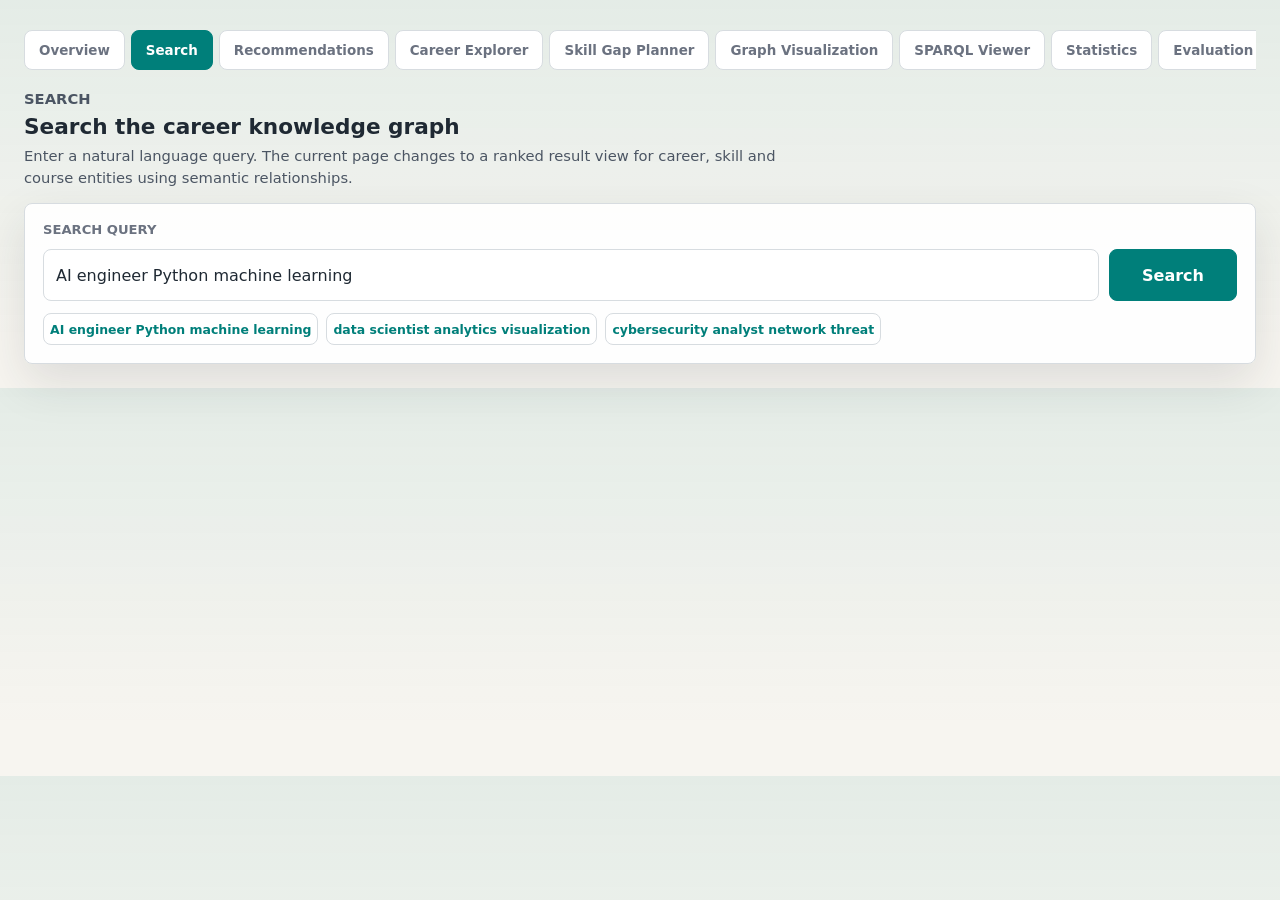
==== semantic-course-advisor/app/index.html @ 94323796 "Add files via upload" ====
<!doctype html>
<html lang="en">
  <head>
    <meta charset="utf-8" />
    <meta name="viewport" content="width=device-width, initial-scale=1" />
    <title>Semantic Career Recommendation Platform</title>
    <link rel="stylesheet" href="./styles.css" />
  </head>
  <body>
    <main class="appShell">
      <nav class="tabBar" role="tablist" aria-label="Demo sections">
        <button class="tab" type="button" data-tab="overview">Overview</button>
        <button class="tab is-active" type="button" data-tab="search">Search</button>
        <button class="tab" type="button" data-tab="recommendations">Recommendations</button>
        <button class="tab" type="button" data-tab="career">Career Explorer</button>
        <button class="tab" type="button" data-tab="skillgap">Skill Gap Planner</button>
        <button class="tab" type="button" data-tab="graph">Graph Visualization</button>
        <button class="tab" type="button" data-tab="sparql">SPARQL Viewer</button>
        <button class="tab" type="button" data-tab="statistics">Statistics</button>
        <button class="tab" type="button" data-tab="evaluation">Evaluation</button>
      </nav>

      <section class="tabPanel" id="tab-overview" aria-label="Overview">
        <section class="heroCard" aria-label="Project title">
          <div>
            <p class="eyebrow">TSW6223 Semantic Web Technology</p>
            <h1>Semantic Career Recommendation Platform</h1>
            <p class="heroCopy">
              Explore career paths through an RDF/OWL knowledge graph, SPARQL queries, and traceable
              rule-based recommendations.
            </p>
          </div>
          <div class="statPills" aria-label="Knowledge graph summary">
            <span><strong id="rdfTripleCount">0</strong> RDF triples</span>
            <span><strong id="careerCount">0</strong> careers</span>
            <span><strong id="skillCount">0</strong> skills</span>
            <span><strong id="courseCount">0</strong> courses</span>
            <span><strong id="certificationCount">0</strong> certifications</span>
          </div>
        </section>
        <div class="sectionHeader">
          <p class="eyebrow">Project overview</p>
          <h2>Semantic career search with explainable recommendations</h2>
          <p>
            The system models careers, skills, interests, industries, courses, certifications and
            learning resources as linked entities. Results are produced from graph relationships,
            not only keyword matching.
          </p>
        </div>
        <div class="cardGrid three">
          <article class="infoCard">
            <span>Problem</span>
            <p>
              Plain keyword search can retrieve a career title, but it does not explain which skills,
              learning paths or alternative careers are connected to that result.
            </p>
          </article>
          <article class="infoCard">
            <span>Semantic Web Solution</span>
            <p>
              XML source data is converted into RDF triples, queried with SPARQL-style patterns and
              expanded with OWL-style inference rules.
            </p>
          </article>
          <article class="infoCard">
            <span>Demo Evidence</span>
            <p>
              Each tab shows a different part of the knowledge graph: search, recommendation,
              skill gap planning, visualization, SPARQL and inferred facts.
            </p>
          </article>
        </div>
        <div class="wideCard">
          <h3>Semantic Web technologies used</h3>
          <div class="techGrid">
            <div><strong>RDF/RDFS</strong><span>Career data is represented as subject-predicate-object triples and class instances.</span></div>
            <div><strong>SPARQL</strong><span>Query examples retrieve careers, skills, recommendations and class instances.</span></div>
            <div><strong>OWL/Inference</strong><span>Rules infer alternative-career links, inverse skill facts and prerequisite expansion.</span></div>
            <div><strong>Entity Search</strong><span>Search returns career, skill and course entities with graph relationship evidence.</span></div>
          </div>
        </div>
      </section>

      <section class="tabPanel is-active" id="tab-search" aria-label="Search">
        <div class="sectionHeader">
          <p class="eyebrow">Search</p>
          <h2>Search the career knowledge graph</h2>
          <p>
            Enter a natural language query. The current page changes to a ranked result view for
            career, skill and course entities using semantic relationships.
          </p>
        </div>
        <form id="searchForm" class="searchLauncher">
          <label for="searchInput">Search query</label>
          <div class="searchRow">
            <input
              id="searchInput"
              type="search"
              autocomplete="off"
              placeholder="Try: AI engineer Python machine learning"
            />
            <button type="submit">Search</button>
          </div>
          <div class="examples" aria-label="Example searches">
            <button type="button" data-query="AI engineer Python machine learning">AI engineer Python machine learning</button>
            <button type="button" data-query="data scientist analytics visualization">data scientist analytics visualization</button>
            <button type="button" data-query="cybersecurity analyst network threat">cybersecurity analyst network threat</button>
          </div>
        </form>
      </section>

      <section class="tabPanel" id="tab-recommendations" aria-label="Recommendations">
        <div class="sectionHeader">
          <p class="eyebrow">Career recommendation</p>
          <h2>Rank careers from interests and existing skills</h2>
          <p>Select interests and skills to score careers from explicit knowledge graph relationships.</p>
        </div>
        <div class="inputGrid">
          <section class="inputBlock">
            <h3>Interests</h3>
            <div id="recommendInterestChoices" class="choiceGrid"></div>
          </section>
          <section class="inputBlock">
            <h3>Existing skills</h3>
            <div id="recommendSkillChoices" class="choiceGrid"></div>
          </section>
        </div>
        <div id="recommendationResults" class="stack"></div>
      </section>

      <section class="tabPanel" id="tab-career" aria-label="Career Explorer">
        <div class="sectionHeader">
          <p class="eyebrow">Career explorer</p>
          <h2>Inspect one career entity</h2>
          <p>Explore the direct RDF links connected to a selected career node.</p>
        </div>
        <div class="toolbarLine">
          <label for="careerExplorerSelect">Career entity</label>
          <select id="careerExplorerSelect"></select>
        </div>
        <div id="careerExplorer" class="stack"></div>
      </section>

      <section class="tabPanel" id="tab-skillgap" aria-label="Skill Gap Planner">
        <div class="sectionHeader">
          <p class="eyebrow">Skill gap planner</p>
          <h2>Compare selected skills with a target career</h2>
          <p>The planner identifies matched skills, missing skills and prerequisite expansion.</p>
        </div>
        <div class="toolbarLine two">
          <div>
            <label for="skillGapCareerSelect">Target career</label>
            <select id="skillGapCareerSelect"></select>
          </div>
          <div>
            <label>Your current skills</label>
            <div id="skillGapSkillChoices" class="choiceGrid compact"></div>
          </div>
        </div>
        <div id="skillGapPlanner" class="stack"></div>
      </section>

      <section class="tabPanel" id="tab-graph" aria-label="Graph Visualization">
        <div class="sectionHeader">
          <p class="eyebrow">Graph visualization</p>
          <h2>Career-skill-course knowledge graph</h2>
          <p>Visualize required skills, related interests, recommended courses and alternative careers.</p>
        </div>
        <div class="toolbarLine">
          <label for="graphCareerSelect">Career entity</label>
          <select id="graphCareerSelect"></select>
        </div>
        <div class="legend" aria-label="Graph legend">
          <span><i class="dot career"></i>Career</span>
          <span><i class="dot skill"></i>Skill</span>
          <span><i class="dot interest"></i>Interest</span>
          <span><i class="dot course"></i>Course</span>
          <span><i class="dot alternative"></i>Alternative career</span>
        </div>
        <canvas id="graphCanvas" width="960" height="520" aria-label="Knowledge graph visualization"></canvas>
      </section>

      <section class="tabPanel" id="tab-sparql" aria-label="SPARQL Viewer">
        <div class="sectionHeader">
          <p class="eyebrow">SPARQL viewer</p>
          <h2>SPARQL Query Viewer</h2>
          <p>Inspect the exact queries used by the app.</p>
        </div>
        <div class="sparqlControls">
          <label for="querySelect">
            Query
            <select id="querySelect"></select>
          </label>
          <label id="queryKeywordField" for="queryKeywordInput">
            Search query keyword
            <input id="queryKeywordInput" type="search" autocomplete="off" />
          </label>
          <p id="queryKeywordHelp" class="fieldHint"></p>
          <section id="sparqlSkillContext" class="sparqlSkillContext" aria-label="Existing skills for skill gap facts">
            <h3>Existing skills for skill gap facts</h3>
            <p>This selection only affects the Matched/Missing status in the Skill gap facts query.</p>
            <div id="sparqlSkillChoices" class="choiceGrid compact"></div>
          </section>
        </div>
        <div id="queryExplanation" class="noteCard"></div>
        <pre id="queryText" class="queryText"></pre>
        <div id="queryResults" class="tableWrap"></div>
      </section>

      <section class="tabPanel" id="tab-statistics" aria-label="Statistics">
        <div class="sectionHeader">
          <p class="eyebrow">Statistics</p>
          <h2>Knowledge graph size</h2>
          <p>Counts are loaded directly from the XML/RDF model used by the demo.</p>
        </div>
        <div id="statisticsGrid" class="metricGrid"></div>
      </section>

      <section class="tabPanel" id="tab-evaluation" aria-label="Evaluation">
        <div class="sectionHeader">
          <p class="eyebrow">Evaluation</p>
          <h2>Demo test cases</h2>
          <p>These cases can be used as evidence during the project report and presentation.</p>
        </div>
        <div id="evaluationTable" class="tableWrap"></div>
      </section>
    </main>
    <script type="module" src="./main.js?v=20260624-overview-hero"></script>
  </body>
</html>
---- semantic-course-advisor/app/styles.css ----
:root {
  color-scheme: light;
  --bg: #f7f5f0;
  --surface: #ffffff;
  --surface-soft: #fbfcfb;
  --ink: #1f2933;
  --muted: #6b7280;
  --line: #d7dce0;
  --teal: #007f7a;
  --teal-soft: #e2f4f2;
  --coral: #c94f4f;
  --coral-soft: #fde8e8;
  --amber: #b47800;
  --amber-soft: #fff2cf;
  --violet: #6d5bd0;
  --violet-soft: #eee9ff;
  --green: #246b3f;
  --shadow: 0 18px 48px rgba(31, 41, 51, 0.12);
  font-family:
    Inter, ui-sans-serif, system-ui, -apple-system, BlinkMacSystemFont, "Segoe UI", sans-serif;
}

* {
  box-sizing: border-box;
}

body {
  margin: 0;
  min-width: 320px;
  background:
    linear-gradient(180deg, rgba(0, 127, 122, 0.08), transparent 340px),
    var(--bg);
  color: var(--ink);
}

button,
input,
select {
  font: inherit;
}

button {
  cursor: pointer;
}

h1,
h2,
h3,
p {
  margin-top: 0;
}

.appShell {
  width: min(1440px, 100%);
  margin: 0 auto;
  padding: 24px;
}

.heroCard {
  display: grid;
  grid-template-columns: minmax(0, 1fr) auto;
  align-items: center;
  gap: 22px;
  margin-bottom: 18px;
  border: 0;
  background: transparent;
  box-shadow: none;
  padding: 0;
}

.compactHero {
  display: block;
}

.eyebrow {
  margin-bottom: 8px;
  color: var(--muted);
  font-size: 0.78rem;
  font-weight: 800;
  letter-spacing: 0;
  text-transform: uppercase;
}

.heroCard h1 {
  max-width: 900px;
  margin-bottom: 10px;
  font-size: clamp(2.2rem, 5vw, 3.6rem);
  line-height: 1;
  letter-spacing: 0;
}

.compactHero h1 {
  font-size: clamp(2rem, 4vw, 3rem);
}

.heroCopy,
.sectionHeader p,
.infoCard p,
.wideCard p,
.resultBody p {
  color: #4b5563;
  line-height: 1.5;
}

.heroCopy {
  max-width: 780px;
  margin-bottom: 0;
  font-size: 1rem;
}

.statPills {
  display: grid;
  grid-template-columns: repeat(2, minmax(112px, 1fr));
  gap: 10px;
  min-width: min(420px, 100%);
}

.statPills span {
  display: grid;
  gap: 4px;
  min-height: 72px;
  border: 1px solid var(--line);
  border-radius: 8px;
  background: rgba(255, 255, 255, 0.78);
  padding: 12px 14px;
  color: var(--muted);
  font-size: 0.78rem;
  font-weight: 800;
}

.statPills strong {
  display: block;
  color: var(--teal);
  font-size: 1.5rem;
  line-height: 1;
}

.tabBar {
  display: inline-grid;
  grid-auto-flow: column;
  grid-auto-columns: max-content;
  gap: 6px;
  max-width: 100%;
  margin: 6px 0 18px;
  overflow-x: auto;
}

.tab {
  min-height: 40px;
  border: 1px solid var(--line);
  border-radius: 8px;
  background: #fff;
  color: var(--muted);
  padding: 0 14px;
  font-size: 0.84rem;
  font-weight: 900;
}

.tab.is-active {
  border-color: var(--teal);
  background: var(--teal);
  color: #fff;
}

.tabPanel {
  display: none;
}

.tabPanel.is-active {
  display: block;
}

.sectionHeader {
  display: grid;
  gap: 4px;
  margin-bottom: 14px;
}

.sectionHeader h2 {
  margin-bottom: 2px;
  font-size: 1.35rem;
}

.sectionHeader p {
  max-width: 800px;
  margin-bottom: 0;
  font-size: 0.92rem;
}

.cardGrid,
.stack {
  display: grid;
  gap: 14px;
}

.cardGrid.two {
  grid-template-columns: repeat(2, minmax(0, 1fr));
}

.cardGrid.three {
  grid-template-columns: repeat(3, minmax(0, 1fr));
}

.infoCard,
.wideCard,
.recommendationCard,
.inputBlock,
.metricCard,
.noteCard,
.resultCard,
.searchLauncher {
  border: 1px solid var(--line);
  border-radius: 8px;
  background: rgba(255, 255, 255, 0.92);
  box-shadow: var(--shadow);
}

.infoCard,
.wideCard,
.recommendationCard,
.inputBlock,
.noteCard,
.searchLauncher {
  padding: 18px;
}

.infoCard,
.wideCard {
  min-height: 104px;
}

.wideCard {
  margin-top: 16px;
}

.infoCard span,
.evidenceBlock span,
.learningPath span,
.metricCard span,
.noteCard strong,
.scoreLabel {
  display: block;
  margin-bottom: 8px;
  color: var(--ink);
  font-size: 0.82rem;
  font-weight: 900;
  text-transform: uppercase;
}

.scoreLabel {
  color: var(--coral);
}

.infoCard p,
.wideCard p {
  margin-bottom: 0;
  font-size: 0.9rem;
}

.techGrid,
.evidenceGrid,
.inputGrid,
.metricGrid {
  display: grid;
  gap: 12px;
}

.techGrid,
.evidenceGrid,
.inputGrid {
  grid-template-columns: repeat(2, minmax(0, 1fr));
}

.techGrid div {
  display: grid;
  gap: 4px;
  min-height: 74px;
  border: 1px solid var(--line);
  border-radius: 8px;
  background: var(--surface-soft);
  padding: 12px;
}

.techGrid span,
.noteCard span {
  color: var(--muted);
  font-size: 0.9rem;
  line-height: 1.45;
}

.searchLauncher {
  display: grid;
  gap: 12px;
}

label {
  color: var(--muted);
  font-size: 0.82rem;
  font-weight: 800;
  text-transform: uppercase;
}

.searchRow {
  display: grid;
  grid-template-columns: 1fr 128px;
  gap: 10px;
}

input,
select {
  width: 100%;
  min-height: 42px;
  border: 1px solid var(--line);
  border-radius: 8px;
  background: #fff;
  color: var(--ink);
  padding: 0 12px;
}

.searchRow input {
  min-height: 52px;
  font-size: 1rem;
}

.searchRow button,
.examples button {
  min-height: 42px;
  border: 1px solid var(--teal);
  border-radius: 8px;
  background: var(--teal);
  color: #fff;
  font-weight: 900;
}

.examples,
.chips,
.legend,
.choiceGrid {
  display: flex;
  flex-wrap: wrap;
  gap: 8px;
}

.examples button {
  min-height: 32px;
  border-color: var(--line);
  background: #fff;
  color: var(--teal);
  font-size: 0.78rem;
}

.inputGrid {
  margin-bottom: 16px;
}

.inputBlock h3 {
  margin-bottom: 12px;
  font-size: 1rem;
}

.choiceGrid {
  max-height: 250px;
  overflow: auto;
}

.choiceGrid.compact {
  max-height: 136px;
}

.choiceChip {
  min-height: 32px;
  border: 1px solid var(--line);
  border-radius: 8px;
  background: #fff;
  color: #334155;
  padding: 5px 10px;
  font-size: 0.8rem;
  font-weight: 800;
}

.choiceChip.is-selected {
  border-color: var(--teal);
  background: var(--teal-soft);
  color: var(--teal);
}

.recommendationCard h3,
.wideCard h3,
.resultBody h2 {
  margin-bottom: 10px;
}

.explainLine {
  color: #334155 !important;
  font-weight: 700;
}

.evidenceGrid {
  margin-top: 14px;
}

.chips em {
  display: inline-flex;
  align-items: center;
  min-height: 28px;
  max-width: 100%;
  border-radius: 8px;
  background: var(--teal-soft);
  color: var(--teal);
  padding: 4px 8px;
  font-size: 0.78rem;
  font-style: normal;
  font-weight: 800;
  overflow-wrap: anywhere;
}

.chips.danger em {
  background: var(--coral-soft);
  color: var(--coral);
}

.chips.rule em {
  background: var(--violet-soft);
  color: var(--violet);
}

.learningPath {
  margin-top: 14px;
  border-top: 1px solid var(--line);
  padding-top: 14px;
}

.learningPath p {
  margin-bottom: 0;
  color: var(--muted);
}

.toolbarLine {
  display: grid;
  grid-template-columns: 220px minmax(0, 1fr);
  gap: 12px;
  align-items: end;
  margin-bottom: 16px;
}

.toolbarLine.two {
  grid-template-columns: 320px minmax(0, 1fr);
  align-items: start;
}

.toolbarLine > div {
  display: grid;
  gap: 8px;
}

.sparqlControls {
  display: grid;
  gap: 12px;
  margin-bottom: 16px;
}

.sparqlControls label {
  display: grid;
  gap: 8px;
  text-transform: none;
}

.fieldHint {
  margin: -4px 0 0;
  color: var(--muted);
  font-size: 0.82rem;
  line-height: 1.45;
}

.sparqlSkillContext {
  display: grid;
  gap: 10px;
  border: 1px solid var(--line);
  border-radius: 8px;
  background: rgba(255, 255, 255, 0.7);
  padding: 14px;
}

.sparqlSkillContext h3,
.sparqlSkillContext p {
  margin: 0;
}

.sparqlSkillContext h3 {
  font-size: 0.95rem;
}

.sparqlSkillContext p {
  color: var(--muted);
  font-size: 0.82rem;
}

.is-hidden {
  display: none !important;
}

.progressTrack {
  height: 8px;
  margin: 14px 0;
  border-radius: 999px;
  background: #e2e8f0;
  overflow: hidden;
}

.progressTrack span {
  display: block;
  height: 100%;
  border-radius: inherit;
  background: var(--teal);
}

.metricGrid {
  grid-template-columns: repeat(4, minmax(0, 1fr));
}

.metricGrid.three {
  grid-template-columns: repeat(3, minmax(0, 1fr));
}

.metricCard {
  min-height: 94px;
  padding: 16px;
}

.metricCard strong {
  display: block;
  color: var(--teal);
  font-size: clamp(1.35rem, 3vw, 2rem);
  line-height: 1.1;
  overflow-wrap: anywhere;
}

.legend {
  margin-bottom: 12px;
}

.legend span {
  display: inline-flex;
  align-items: center;
  min-height: 30px;
  border: 1px solid var(--line);
  border-radius: 8px;
  background: #fff;
  color: var(--muted);
  padding: 4px 8px;
  font-size: 0.78rem;
  font-weight: 800;
}

.dot {
  display: inline-block;
  width: 10px;
  height: 10px;
  border-radius: 50%;
  margin-right: 7px;
}

.dot.career {
  background: var(--ink);
}

.dot.skill {
  background: var(--amber);
}

.dot.interest {
  background: var(--violet);
}

.dot.course {
  background: var(--teal);
}

.dot.alternative {
  background: var(--coral);
}

#graphCanvas {
  display: block;
  width: 100%;
  height: min(560px, 66vh);
  border: 1px solid var(--line);
  border-radius: 8px;
  background: #fffdfa;
}

.queryText {
  min-height: 220px;
  max-height: 300px;
  overflow: auto;
  border: 1px solid var(--line);
  border-radius: 8px;
  background: var(--ink);
  color: #f9fafb;
  padding: 16px;
  font-size: 0.86rem;
  line-height: 1.5;
  white-space: pre-wrap;
}

.tableWrap {
  overflow: auto;
  border: 1px solid var(--line);
  border-radius: 8px;
  background: var(--surface);
}

.tableWrap.skillGapSummaryWrap {
  overflow: visible;
  border: 0;
  background: transparent;
}

.skillGapFactList {
  display: grid;
  gap: 12px;
}

.skillGapFactCard {
  border: 1px solid var(--line);
  border-radius: 8px;
  background: rgba(255, 255, 255, 0.94);
  box-shadow: var(--shadow);
  overflow: hidden;
}

.skillGapFactCard summary {
  display: grid;
  grid-template-columns: minmax(180px, 1fr) auto auto;
  gap: 12px;
  align-items: center;
  min-height: 58px;
  padding: 14px 16px;
  cursor: pointer;
  list-style: none;
}

.skillGapFactCard summary::-webkit-details-marker {
  display: none;
}

.skillGapFactCard summary::before {
  content: "+";
  width: 24px;
  height: 24px;
  border-radius: 8px;
  background: var(--teal-soft);
  color: var(--teal);
  display: inline-grid;
  place-items: center;
  font-weight: 900;
  grid-column: 1;
  grid-row: 1;
}

.skillGapFactCard[open] summary::before {
  content: "-";
}

.skillGapFactCard summary span {
  grid-column: 1;
  padding-left: 34px;
  font-weight: 900;
}

.skillGapFactCard summary strong,
.skillGapFactCard summary em {
  border-radius: 8px;
  padding: 6px 10px;
  font-size: 0.82rem;
  font-style: normal;
  font-weight: 900;
}

.skillGapFactCard summary strong {
  background: var(--teal-soft);
  color: var(--teal);
}

.skillGapFactCard summary em {
  background: var(--coral-soft);
  color: var(--coral);
}

.skillGapFactBody {
  display: grid;
  grid-template-columns: repeat(3, minmax(0, 1fr));
  gap: 14px;
  border-top: 1px solid var(--line);
  padding: 16px;
}

.skillGapFactBody h3 {
  margin-bottom: 10px;
  color: var(--muted);
  font-size: 0.78rem;
  text-transform: uppercase;
}

table {
  width: 100%;
  min-width: 720px;
  border-collapse: collapse;
}

th,
td {
  padding: 12px;
  border-bottom: 1px solid var(--line);
  text-align: left;
  vertical-align: top;
  font-size: 0.88rem;
}

th {
  background: #f4f7f7;
  color: var(--muted);
  font-size: 0.78rem;
  text-transform: uppercase;
}

.resultsShell {
  max-width: 1180px;
}

.resultSearch {
  margin: 18px 0;
}

.backLink {
  width: fit-content;
  color: var(--teal);
  font-size: 0.86rem;
  font-weight: 800;
  text-decoration: none;
}

.resultLayout {
  display: grid;
  gap: 16px;
}

.resultCard {
  display: grid;
  grid-template-columns: 150px 1fr 150px;
  gap: 16px;
  align-items: center;
  padding: 16px;
}

.resultBadge {
  display: grid;
  place-items: center;
  min-height: 84px;
  border-radius: 8px;
  background: var(--ink);
  color: #fff;
  padding: 10px;
  font-size: 0.84rem;
  font-weight: 900;
  text-align: center;
}

.resultSubtitle {
  margin-bottom: 8px;
  color: var(--teal) !important;
  font-weight: 800;
}

.scoreBox {
  display: grid;
  justify-items: end;
  gap: 6px;
  color: var(--muted);
  font-weight: 800;
  text-align: right;
}

.scoreBox strong {
  color: var(--green);
  font-size: 2rem;
}

.scoreBox small {
  overflow-wrap: anywhere;
}

.empty {
  border: 1px solid var(--line);
  border-radius: 8px;
  background: var(--surface);
  padding: 18px;
  color: var(--muted);
  font-weight: 700;
}

@media (max-width: 980px) {
  .heroCard {
    grid-template-columns: 1fr;
  }

  .statPills,
  .cardGrid.two,
  .cardGrid.three,
  .inputGrid,
  .techGrid,
  .evidenceGrid,
  .metricGrid,
  .metricGrid.three,
  .toolbarLine,
  .toolbarLine.two,
  .resultCard,
  .skillGapFactBody {
    grid-template-columns: 1fr;
  }

  .skillGapFactCard summary {
    grid-template-columns: 1fr;
  }

  .skillGapFactCard summary strong,
  .skillGapFactCard summary em {
    width: fit-content;
    margin-left: 34px;
  }

  .searchRow {
    grid-template-columns: 1fr;
  }

  .scoreBox {
    justify-items: start;
    text-align: left;
  }
}

@media (max-width: 560px) {
  .appShell {
    padding: 14px;
  }

  .heroCard h1 {
    font-size: 2rem;
  }

  .tabBar {
    width: 100%;
    grid-auto-flow: row;
    grid-auto-rows: minmax(40px, auto);
  }
}
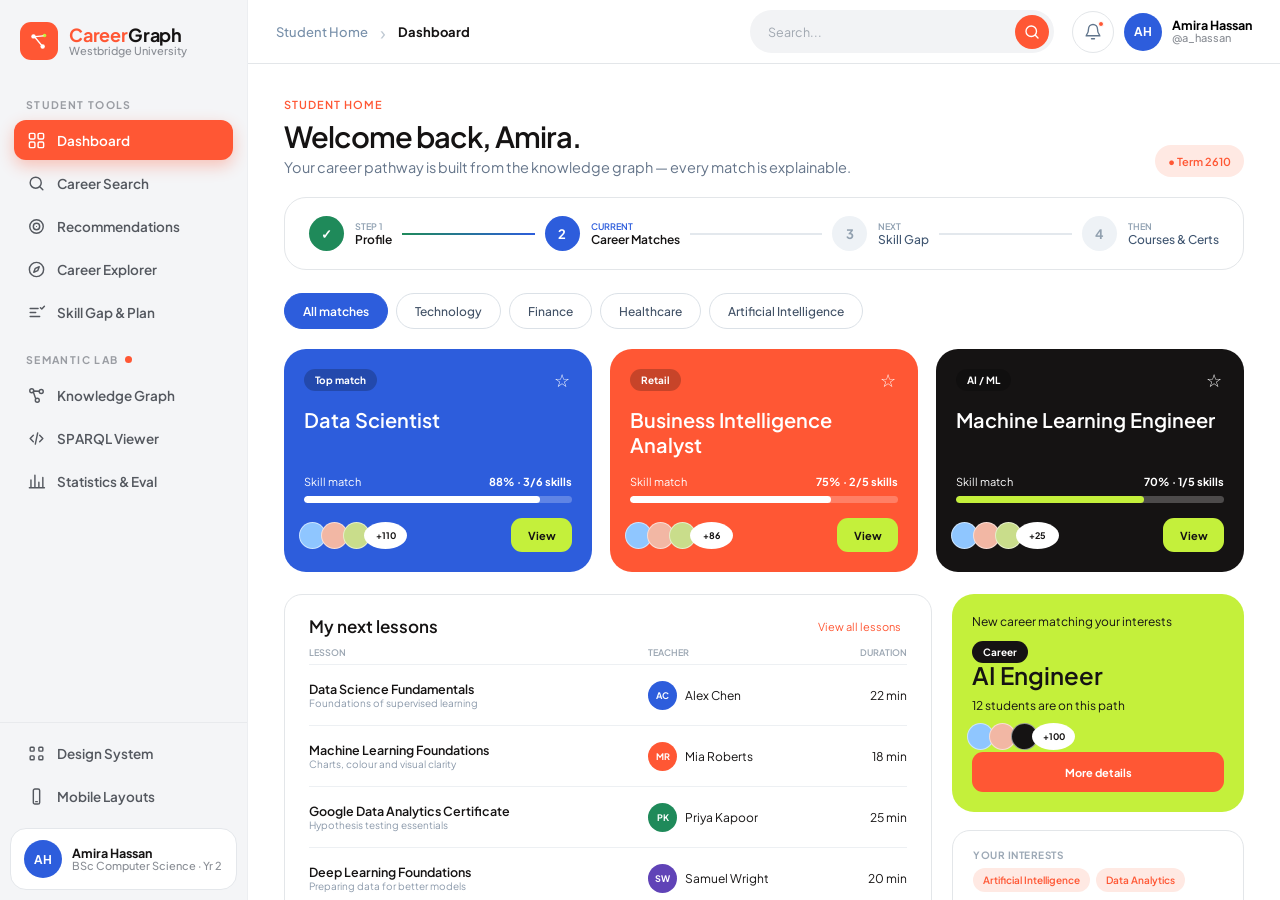
==== commit 344f5cba: "jinsen" ====
--- a/semantic-course-advisor/app/index.html
+++ b/semantic-course-advisor/app/index.html
@@ -3,228 +3,304 @@
   <head>
     <meta charset="utf-8" />
     <meta name="viewport" content="width=device-width, initial-scale=1" />
-    <title>Semantic Career Recommendation Platform</title>
+    <meta
+      name="description"
+      content="CareerGraph — an explainable semantic career recommendation platform."
+    />
+    <title>CareerGraph · Semantic Career Advisor</title>
     <link rel="stylesheet" href="./styles.css" />
   </head>
   <body>
-    <main class="appShell">
-      <nav class="tabBar" role="tablist" aria-label="Demo sections">
-        <button class="tab" type="button" data-tab="overview">Overview</button>
-        <button class="tab is-active" type="button" data-tab="search">Search</button>
-        <button class="tab" type="button" data-tab="recommendations">Recommendations</button>
-        <button class="tab" type="button" data-tab="career">Career Explorer</button>
-        <button class="tab" type="button" data-tab="skillgap">Skill Gap Planner</button>
-        <button class="tab" type="button" data-tab="graph">Graph Visualization</button>
-        <button class="tab" type="button" data-tab="sparql">SPARQL Viewer</button>
-        <button class="tab" type="button" data-tab="statistics">Statistics</button>
-        <button class="tab" type="button" data-tab="evaluation">Evaluation</button>
-      </nav>
-
-      <section class="tabPanel" id="tab-overview" aria-label="Overview">
-        <section class="heroCard" aria-label="Project title">
-          <div>
-            <p class="eyebrow">TSW6223 Semantic Web Technology</p>
-            <h1>Semantic Career Recommendation Platform</h1>
-            <p class="heroCopy">
-              Explore career paths through an RDF/OWL knowledge graph, SPARQL queries, and traceable
-              rule-based recommendations.
-            </p>
+    <div class="appFrame">
+      <aside class="sidebar" id="sidebar" aria-label="Primary navigation">
+        <div class="brand">
+          <span class="brandMark" aria-hidden="true">
+            <svg viewBox="0 0 24 24" fill="none">
+              <circle cx="6" cy="7" r="2.4" fill="#fff"></circle>
+              <circle cx="18" cy="6" r="2" fill="#c4f03b"></circle>
+              <circle cx="16" cy="18" r="2.4" fill="#fff"></circle>
+              <path d="M7.8 8.2 14.6 16.4M8 7.2 16.4 6.4" stroke="#fff" stroke-width="1.4" stroke-linecap="round"></path>
+            </svg>
+          </span>
+          <span class="brandText">
+            <strong><em>Career</em>Graph</strong>
+            <small>Westbridge University</small>
+          </span>
+        </div>
+
+        <nav class="sideNav" role="tablist" aria-label="CareerGraph sections">
+          <p class="navLabel">Student tools</p>
+          <button class="tab is-active" type="button" data-tab="dashboard" role="tab">
+            <svg viewBox="0 0 24 24"><rect x="3" y="3" width="7" height="7" rx="1.5"></rect><rect x="14" y="3" width="7" height="7" rx="1.5"></rect><rect x="3" y="14" width="7" height="7" rx="1.5"></rect><rect x="14" y="14" width="7" height="7" rx="1.5"></rect></svg>
+            <span>Dashboard</span>
+          </button>
+          <button class="tab" type="button" data-tab="search" role="tab">
+            <svg viewBox="0 0 24 24"><circle cx="11" cy="11" r="7"></circle><path d="m20 20-3.2-3.2" stroke-linecap="round"></path></svg>
+            <span>Career Search</span>
+          </button>
+          <button class="tab" type="button" data-tab="recommendations" role="tab">
+            <svg viewBox="0 0 24 24"><circle cx="12" cy="12" r="8.5"></circle><circle cx="12" cy="12" r="4"></circle><circle cx="12" cy="12" r=".7" fill="currentColor" stroke="none"></circle></svg>
+            <span>Recommendations</span>
+          </button>
+          <button class="tab" type="button" data-tab="explorer" role="tab">
+            <svg viewBox="0 0 24 24"><circle cx="12" cy="12" r="9"></circle><path d="m15.5 8.5-2 5-5 2 2-5z" stroke-linejoin="round"></path></svg>
+            <span>Career Explorer</span>
+          </button>
+          <button class="tab" type="button" data-tab="skillgap" role="tab">
+            <svg viewBox="0 0 24 24"><path d="M4 7h10M4 12h7M4 17h12" stroke-linecap="round"></path><path d="m17 6 1.7 1.7L22 4" stroke-linecap="round" stroke-linejoin="round"></path></svg>
+            <span>Skill Gap &amp; Plan</span>
+          </button>
+
+          <p class="navLabel semanticLabel">Semantic lab <i aria-hidden="true"></i></p>
+          <button class="tab" type="button" data-tab="graph" role="tab">
+            <svg viewBox="0 0 24 24"><circle cx="6" cy="6" r="2.5"></circle><circle cx="18" cy="7" r="2.5"></circle><circle cx="13" cy="18" r="2.5"></circle><path d="M8 7.5 11 16M8.2 6.4 15.6 6.7" stroke-linecap="round"></path></svg>
+            <span>Knowledge Graph</span>
+          </button>
+          <button class="tab" type="button" data-tab="sparql" role="tab">
+            <svg viewBox="0 0 24 24"><path d="m8 8-4 4 4 4M16 8l4 4-4 4M13.5 5l-3 14" stroke-linecap="round" stroke-linejoin="round"></path></svg>
+            <span>SPARQL Viewer</span>
+          </button>
+          <button class="tab" type="button" data-tab="stats" role="tab">
+            <svg viewBox="0 0 24 24"><path d="M5 20V10M10 20V4M15 20v-7M20 20V7M3 20h19" stroke-linecap="round"></path></svg>
+            <span>Statistics &amp; Eval</span>
+          </button>
+        </nav>
+
+        <nav class="referenceNav" aria-label="Reference views">
+          <button class="tab" type="button" data-tab="system" role="tab">
+            <svg viewBox="0 0 24 24"><rect x="4" y="4" width="5" height="5" rx="1"></rect><rect x="15" y="4" width="5" height="5" rx="1"></rect><rect x="4" y="15" width="5" height="5" rx="1"></rect><rect x="15" y="15" width="5" height="5" rx="1"></rect></svg>
+            <span>Design System</span>
+          </button>
+          <button class="tab" type="button" data-tab="mobile" role="tab">
+            <svg viewBox="0 0 24 24"><rect x="8" y="2.5" width="8" height="19" rx="2"></rect><path d="M11 18.5h2" stroke-linecap="round"></path></svg>
+            <span>Mobile Layouts</span>
+          </button>
+        </nav>
+
+        <div class="studentCard">
+          <span class="avatar">AH</span>
+          <span><strong>Amira Hassan</strong><small>BSc Computer Science · Yr 2</small></span>
+        </div>
+      </aside>
+
+      <div class="workspace">
+        <header class="topBar">
+          <div class="breadcrumb" aria-label="Current page">
+            <span id="pageKicker">Student Home</span>
+            <b aria-hidden="true">›</b>
+            <strong id="pageTitle">Dashboard</strong>
           </div>
-          <div class="statPills" aria-label="Knowledge graph summary">
-            <span><strong id="rdfTripleCount">0</strong> RDF triples</span>
-            <span><strong id="careerCount">0</strong> careers</span>
-            <span><strong id="skillCount">0</strong> skills</span>
-            <span><strong id="courseCount">0</strong> courses</span>
-            <span><strong id="certificationCount">0</strong> certifications</span>
+          <form id="globalSearchForm" class="globalSearch" role="search">
+            <label class="srOnly" for="globalSearchInput">Search CareerGraph</label>
+            <input id="globalSearchInput" type="search" autocomplete="off" placeholder="Search..." />
+            <button type="submit" aria-label="Search">
+              <svg viewBox="0 0 24 24"><circle cx="11" cy="11" r="7"></circle><path d="m20 20-3.2-3.2"></path></svg>
+            </button>
+          </form>
+          <div class="topActions">
+            <div class="popoverWrap">
+              <button id="notificationButton" class="iconButton" type="button" aria-expanded="false" aria-label="Notifications">
+                <svg viewBox="0 0 24 24"><path d="M18 8a6 6 0 0 0-12 0c0 7-3 7-3 9h18c0-2-3-2-3-9M10 21h4"></path></svg>
+                <i aria-hidden="true"></i>
+              </button>
+              <div id="notificationPanel" class="topPopover" hidden>
+                <strong>You’re all caught up</strong>
+                <span>Your latest semantic matches are ready.</span>
+              </div>
+            </div>
+            <div class="popoverWrap profileWrap">
+              <button id="profileButton" class="profileButton" type="button" aria-expanded="false">
+                <span class="avatar">AH</span>
+                <span><strong>Amira Hassan</strong><small>@a_hassan</small></span>
+              </button>
+              <div id="profilePanel" class="topPopover" hidden>
+                <strong>Student profile</strong>
+                <span>Artificial Intelligence · Data Analytics · Python</span>
+              </div>
+            </div>
           </div>
-        </section>
-        <div class="sectionHeader">
-          <p class="eyebrow">Project overview</p>
-          <h2>Semantic career search with explainable recommendations</h2>
-          <p>
-            The system models careers, skills, interests, industries, courses, certifications and
-            learning resources as linked entities. Results are produced from graph relationships,
-            not only keyword matching.
-          </p>
-        </div>
-        <div class="cardGrid three">
-          <article class="infoCard">
-            <span>Problem</span>
-            <p>
-              Plain keyword search can retrieve a career title, but it does not explain which skills,
-              learning paths or alternative careers are connected to that result.
-            </p>
-          </article>
-          <article class="infoCard">
-            <span>Semantic Web Solution</span>
-            <p>
-              XML source data is converted into RDF triples, queried with SPARQL-style patterns and
-              expanded with OWL-style inference rules.
-            </p>
-          </article>
-          <article class="infoCard">
-            <span>Demo Evidence</span>
-            <p>
-              Each tab shows a different part of the knowledge graph: search, recommendation,
-              skill gap planning, visualization, SPARQL and inferred facts.
-            </p>
-          </article>
-        </div>
-        <div class="wideCard">
-          <h3>Semantic Web technologies used</h3>
-          <div class="techGrid">
-            <div><strong>RDF/RDFS</strong><span>Career data is represented as subject-predicate-object triples and class instances.</span></div>
-            <div><strong>SPARQL</strong><span>Query examples retrieve careers, skills, recommendations and class instances.</span></div>
-            <div><strong>OWL/Inference</strong><span>Rules infer alternative-career links, inverse skill facts and prerequisite expansion.</span></div>
-            <div><strong>Entity Search</strong><span>Search returns career, skill and course entities with graph relationship evidence.</span></div>
-          </div>
-        </div>
-      </section>
-
-      <section class="tabPanel is-active" id="tab-search" aria-label="Search">
-        <div class="sectionHeader">
-          <p class="eyebrow">Search</p>
-          <h2>Search the career knowledge graph</h2>
-          <p>
-            Enter a natural language query. The current page changes to a ranked result view for
-            career, skill and course entities using semantic relationships.
-          </p>
-        </div>
-        <form id="searchForm" class="searchLauncher">
-          <label for="searchInput">Search query</label>
-          <div class="searchRow">
-            <input
-              id="searchInput"
-              type="search"
-              autocomplete="off"
-              placeholder="Try: AI engineer Python machine learning"
-            />
-            <button type="submit">Search</button>
-          </div>
-          <div class="examples" aria-label="Example searches">
-            <button type="button" data-query="AI engineer Python machine learning">AI engineer Python machine learning</button>
-            <button type="button" data-query="data scientist analytics visualization">data scientist analytics visualization</button>
-            <button type="button" data-query="cybersecurity analyst network threat">cybersecurity analyst network threat</button>
-          </div>
-        </form>
-      </section>
-
-      <section class="tabPanel" id="tab-recommendations" aria-label="Recommendations">
-        <div class="sectionHeader">
-          <p class="eyebrow">Career recommendation</p>
-          <h2>Rank careers from interests and existing skills</h2>
-          <p>Select interests and skills to score careers from explicit knowledge graph relationships.</p>
-        </div>
-        <div class="inputGrid">
-          <section class="inputBlock">
-            <h3>Interests</h3>
-            <div id="recommendInterestChoices" class="choiceGrid"></div>
-          </section>
-          <section class="inputBlock">
-            <h3>Existing skills</h3>
-            <div id="recommendSkillChoices" class="choiceGrid"></div>
-          </section>
-        </div>
-        <div id="recommendationResults" class="stack"></div>
-      </section>
-
-      <section class="tabPanel" id="tab-career" aria-label="Career Explorer">
-        <div class="sectionHeader">
-          <p class="eyebrow">Career explorer</p>
-          <h2>Inspect one career entity</h2>
-          <p>Explore the direct RDF links connected to a selected career node.</p>
-        </div>
-        <div class="toolbarLine">
-          <label for="careerExplorerSelect">Career entity</label>
-          <select id="careerExplorerSelect"></select>
-        </div>
-        <div id="careerExplorer" class="stack"></div>
-      </section>
-
-      <section class="tabPanel" id="tab-skillgap" aria-label="Skill Gap Planner">
-        <div class="sectionHeader">
-          <p class="eyebrow">Skill gap planner</p>
-          <h2>Compare selected skills with a target career</h2>
-          <p>The planner identifies matched skills, missing skills and prerequisite expansion.</p>
-        </div>
-        <div class="toolbarLine two">
-          <div>
-            <label for="skillGapCareerSelect">Target career</label>
-            <select id="skillGapCareerSelect"></select>
-          </div>
-          <div>
-            <label>Your current skills</label>
-            <div id="skillGapSkillChoices" class="choiceGrid compact"></div>
-          </div>
-        </div>
-        <div id="skillGapPlanner" class="stack"></div>
-      </section>
-
-      <section class="tabPanel" id="tab-graph" aria-label="Graph Visualization">
-        <div class="sectionHeader">
-          <p class="eyebrow">Graph visualization</p>
-          <h2>Career-skill-course knowledge graph</h2>
-          <p>Visualize required skills, related interests, recommended courses and alternative careers.</p>
-        </div>
-        <div class="toolbarLine">
-          <label for="graphCareerSelect">Career entity</label>
-          <select id="graphCareerSelect"></select>
-        </div>
-        <div class="legend" aria-label="Graph legend">
-          <span><i class="dot career"></i>Career</span>
-          <span><i class="dot skill"></i>Skill</span>
-          <span><i class="dot interest"></i>Interest</span>
-          <span><i class="dot course"></i>Course</span>
-          <span><i class="dot alternative"></i>Alternative career</span>
-        </div>
-        <canvas id="graphCanvas" width="960" height="520" aria-label="Knowledge graph visualization"></canvas>
-      </section>
-
-      <section class="tabPanel" id="tab-sparql" aria-label="SPARQL Viewer">
-        <div class="sectionHeader">
-          <p class="eyebrow">SPARQL viewer</p>
-          <h2>SPARQL Query Viewer</h2>
-          <p>Inspect the exact queries used by the app.</p>
-        </div>
-        <div class="sparqlControls">
-          <label for="querySelect">
-            Query
-            <select id="querySelect"></select>
-          </label>
-          <label id="queryKeywordField" for="queryKeywordInput">
-            Search query keyword
-            <input id="queryKeywordInput" type="search" autocomplete="off" />
-          </label>
-          <p id="queryKeywordHelp" class="fieldHint"></p>
-          <section id="sparqlSkillContext" class="sparqlSkillContext" aria-label="Existing skills for skill gap facts">
-            <h3>Existing skills for skill gap facts</h3>
-            <p>This selection only affects the Matched/Missing status in the Skill gap facts query.</p>
-            <div id="sparqlSkillChoices" class="choiceGrid compact"></div>
-          </section>
-        </div>
-        <div id="queryExplanation" class="noteCard"></div>
-        <pre id="queryText" class="queryText"></pre>
-        <div id="queryResults" class="tableWrap"></div>
-      </section>
-
-      <section class="tabPanel" id="tab-statistics" aria-label="Statistics">
-        <div class="sectionHeader">
-          <p class="eyebrow">Statistics</p>
-          <h2>Knowledge graph size</h2>
-          <p>Counts are loaded directly from the XML/RDF model used by the demo.</p>
-        </div>
-        <div id="statisticsGrid" class="metricGrid"></div>
-      </section>
-
-      <section class="tabPanel" id="tab-evaluation" aria-label="Evaluation">
-        <div class="sectionHeader">
-          <p class="eyebrow">Evaluation</p>
-          <h2>Demo test cases</h2>
-          <p>These cases can be used as evidence during the project report and presentation.</p>
-        </div>
-        <div id="evaluationTable" class="tableWrap"></div>
-      </section>
-    </main>
-    <script type="module" src="./main.js?v=20260624-overview-hero"></script>
+        </header>
+
+        <header class="mobileHeader">
+          <button id="mobileBackButton" class="mobileHeaderButton" type="button" aria-label="Go back">‹</button>
+          <strong id="mobilePageTitle">Dashboard</strong>
+          <span class="avatar">AH</span>
+        </header>
+
+        <main class="content">
+          <section class="tabPanel is-active" id="tab-dashboard" aria-label="Dashboard">
+            <div class="pageIntro dashboardIntro">
+              <div><p class="eyebrow">Student home</p><h1>Welcome back, Amira.</h1><p>Your career pathway is built from the knowledge graph — every match is explainable.</p></div>
+              <span class="termBadge">● Term 2610</span>
+            </div>
+            <div class="journeyRail" aria-label="Career journey">
+              <div class="journeyStep is-done"><b>✓</b><span><small>Step 1</small><strong>Profile</strong></span></div>
+              <div class="journeyLine is-done"></div>
+              <div class="journeyStep is-current"><b>2</b><span><small>Current</small><strong>Career Matches</strong></span></div>
+              <div class="journeyLine"></div>
+              <div class="journeyStep"><b>3</b><span><small>Next</small><strong>Skill Gap</strong></span></div>
+              <div class="journeyLine"></div>
+              <div class="journeyStep"><b>4</b><span><small>Then</small><strong>Courses &amp; Certs</strong></span></div>
+            </div>
+            <div class="dashboardFilters" aria-label="Filter career matches">
+              <button class="is-active" type="button" data-dashboard-filter="all">All matches</button>
+              <button type="button" data-dashboard-filter="Technology">Technology</button>
+              <button type="button" data-dashboard-filter="Finance">Finance</button>
+              <button type="button" data-dashboard-filter="Healthcare">Healthcare</button>
+              <button type="button" data-dashboard-filter="ArtificialIntelligence">Artificial Intelligence</button>
+            </div>
+            <div id="dashboardCareerCards" class="dashboardCareerCards"></div>
+            <div id="mobileDashboardSummary" class="mobileDashboardSummary"></div>
+            <div class="dashboardLower">
+              <section class="lessonCard">
+                <div class="cardHeading"><h2>My next lessons</h2><button type="button" data-goto-tab="skillgap">View all lessons</button></div>
+                <div class="lessonHeader"><span>Lesson</span><span>Teacher</span><span>Duration</span></div>
+                <div id="dashboardLessons" class="lessonList"></div>
+              </section>
+              <div class="dashboardSide">
+                <section id="dashboardSpotlight" class="spotlightCard"></section>
+                <section id="dashboardProfile" class="profileSummary"></section>
+              </div>
+            </div>
+          </section>
+
+          <section class="tabPanel" id="tab-search" aria-label="Career Search">
+            <div class="pageIntro">
+              <div><p class="eyebrow">Discover</p><h1>Search the career knowledge graph</h1><p>Entity-aware search returns careers, skills and courses ranked by graph relationships — not just keyword matches.</p></div>
+            </div>
+            <form id="searchForm" class="searchLauncher">
+              <div class="searchRow">
+                <label class="srOnly" for="searchInput">Search query</label>
+                <span class="searchGlyph" aria-hidden="true">
+                  <svg viewBox="0 0 24 24"><circle cx="11" cy="11" r="7"></circle><path d="m20 20-3.2-3.2"></path></svg>
+                </span>
+                <input id="searchInput" type="search" autocomplete="off" />
+                <button type="submit">Search</button>
+              </div>
+              <div class="examples"><span>Try:</span><button type="button" data-query="data scientist analytics visualization">data scientist analytics visualization</button><button type="button" data-query="cybersecurity analyst network threat">cybersecurity analyst network threat</button><button type="button" data-query="cloud devops linux">cloud devops linux</button></div>
+            </form>
+            <div class="searchLayout">
+              <aside class="searchFilters">
+                <section><h2>Entity type</h2><label><input type="checkbox" data-search-type="Career Entity" checked /><span>Careers</span><em id="filterCareerCount">0</em></label><label><input type="checkbox" data-search-type="Skill Entity" checked /><span>Skills</span><em id="filterSkillCount">0</em></label><label><input type="checkbox" data-search-type="Course Entity" checked /><span>Courses</span><em id="filterCourseCount">0</em></label><label><input type="checkbox" data-search-type="Certification Entity" /><span>Certifications</span><em id="filterCertificationCount">0</em></label></section>
+                <section><h2>Industry</h2><div class="filterPills"><button class="is-active" type="button" data-search-industry="Technology">Technology</button><button type="button" data-search-industry="Finance">Finance</button><button type="button" data-search-industry="Healthcare">Healthcare</button><button type="button" data-search-industry="E-Commerce">E-Commerce</button></div></section>
+                <section><h2>Sort by</h2><label class="radioLabel"><input type="radio" name="searchSort" value="score" checked /><span>Relevance score</span></label><label class="radioLabel"><input type="radio" name="searchSort" value="match" /><span>Match percentage</span></label></section>
+              </aside>
+              <section class="searchResultsArea">
+                <div class="resultListHeading"><strong><span id="searchResultCount">0</span> entities <em>matched across the graph</em></strong><span>Ranked by semantic relevance</span></div>
+                <div id="inlineSearchResults" class="inlineSearchResults"></div>
+              </section>
+            </div>
+          </section>
+
+          <section class="tabPanel" id="tab-recommendations" aria-label="Recommendations">
+            <div class="pageIntro"><div><p class="eyebrow">Guidance</p><h1>Career recommendations</h1><p>Careers are ranked from explicit graph links between your interests, your skills, and what each role requires.</p></div></div>
+            <section class="recommendationInputs">
+              <div><div class="inputHeading"><h2>Your interests</h2><span id="interestSelectedCount">0 selected</span></div><div id="recommendInterestChoices" class="choiceGrid"></div></div>
+              <div><div class="inputHeading"><h2>Your existing skills</h2><span id="skillSelectedCount">0 selected</span></div><div id="recommendSkillChoices" class="choiceGrid"></div></div>
+              <button id="recalculateButton" class="primaryButton" type="button">Recalculate matches</button>
+            </section>
+            <div class="sectionLineHeading"><h2>Ranked for you</h2><span id="recommendationBasis"></span></div>
+            <div id="recommendationResults" class="recommendationList"></div>
+          </section>
+
+          <section class="tabPanel" id="tab-explorer" aria-label="Career Explorer">
+            <div class="pageIntro withControl">
+              <div><p class="eyebrow">Knowledge</p><h1>Career Explorer</h1><p>Inspect one career entity and every relationship asserted or inferred about it in the graph.</p></div>
+              <label class="selectControl">Career entity<select id="careerExplorerSelect"></select></label>
+            </div>
+            <div id="careerExplorer" class="explorerLayout"></div>
+          </section>
+
+          <section class="tabPanel" id="tab-skillgap" aria-label="Skill Gap Planner">
+            <div class="pageIntro withControl">
+              <div><p class="eyebrow">Planning</p><h1>Skill gap &amp; learning plan</h1><p>Compare your skills with a target career, then follow a sequenced plan that closes every gap.</p></div>
+              <label class="selectControl">Target career<select id="skillGapCareerSelect"></select></label>
+            </div>
+            <div id="skillGapSummary" class="skillGapSummary"></div>
+            <section class="currentSkillsChooser"><div><h2>Your current skills</h2><p>Select skills to update the plan.</p></div><div id="skillGapSkillChoices" class="choiceGrid compact"></div></section>
+            <div id="skillGapPlanner" class="skillGapLayout"></div>
+          </section>
+
+          <section class="tabPanel" id="tab-graph" aria-label="Knowledge Graph">
+            <div class="pageIntro withControl">
+              <div><p class="eyebrow semanticEyebrow"><i></i>Semantic lab</p><h1>Knowledge graph</h1><p>The career subgraph — required skills, interests, recommended courses and alternative careers.</p></div>
+              <label class="selectControl srLabel"><span class="srOnly">Career entity</span><select id="graphCareerSelect"></select></label>
+            </div>
+            <div class="graphLayout">
+              <section class="graphPanel">
+                <div class="graphToolbar">
+                  <div class="legend"><span><i class="dot skill"></i>Skills</span><span><i class="dot interest"></i>Interests</span><span><i class="dot course"></i>Courses</span><span><i class="dot alternative"></i>Alternatives</span></div>
+                  <div><button id="graphZoomIn" type="button" aria-label="Zoom in">+</button><button id="graphZoomOut" type="button" aria-label="Zoom out">−</button><button id="graphFit" type="button">Fit</button></div>
+                </div>
+                <svg id="graphSvg" viewBox="0 0 760 490" role="img" aria-label="Career knowledge graph"></svg>
+              </section>
+              <aside id="graphEvidence" class="graphEvidence"></aside>
+            </div>
+          </section>
+
+          <section class="tabPanel" id="tab-sparql" aria-label="SPARQL Viewer">
+            <div class="pageIntro"><div><p class="eyebrow semanticEyebrow"><i></i>Semantic lab</p><h1>SPARQL viewer</h1><p>Inspect the exact queries the platform runs against the RDF graph — and the rows they return.</p></div></div>
+            <div id="queryTabs" class="queryTabs"></div>
+            <div class="sparqlLayout">
+              <div class="sparqlLeft">
+                <div id="queryExplanation" class="queryExplanation"></div>
+                <label id="queryKeywordField" class="queryKeyword">Search keyword<div><svg viewBox="0 0 24 24"><circle cx="11" cy="11" r="7"></circle><path d="m20 20-3.2-3.2"></path></svg><input id="queryKeywordInput" type="search" autocomplete="off" /></div><span id="queryKeywordHelp" class="fieldHint"></span></label>
+                <section id="sparqlSkillContext" class="sparqlSkillContext">
+                  <h2>Existing skills for skill gap facts</h2><p>Select skills to update matched and missing query rows.</p><div id="sparqlSkillChoices" class="choiceGrid compact"></div>
+                </section>
+                <div class="queryCodeHeader"><span id="queryFilename">query-1.rq</span><button id="copyQueryButton" type="button">Copy</button></div>
+                <pre id="queryText" class="queryText"></pre>
+              </div>
+              <section class="queryResultsPanel"><div class="queryResultsHeader"><h2>Result bindings</h2><span id="queryRowCount">0 rows</span></div><div id="queryResults" class="tableWrap"></div><p id="queryFeedNote" class="queryFeedNote"></p></section>
+            </div>
+          </section>
+
+          <section class="tabPanel" id="tab-stats" aria-label="Statistics and Evaluation">
+            <div class="pageIntro"><div><p class="eyebrow semanticEyebrow"><i></i>Semantic lab</p><h1>Statistics &amp; evaluation</h1><p>Knowledge-graph size, inference output and the demo test cases that verify the platform.</p></div></div>
+            <div id="statisticsSummary" class="statisticsSummary"></div>
+            <div class="statisticsMiddle"><section class="classInstances"><h2>Class instances</h2><div id="classInstanceBars"></div></section><section class="inferenceOutput"><h2>OWL inference output</h2><p id="inferenceLead"></p><div id="inferenceCards"></div></section></div>
+            <section class="evaluationPanel"><h2>Evaluation — demo test cases</h2><div id="evaluationTable" class="tableWrap"></div></section>
+          </section>
+
+          <section class="tabPanel" id="tab-system" aria-label="Design System">
+            <div class="pageIntro referenceIntro"><div><p class="eyebrow">Reference</p><h1>Design system</h1><p>The building blocks behind the portal — trustworthy, accessible, and consistent across every view.</p></div></div>
+            <section class="designSection"><h2>Color palette</h2><div class="colorPalette">
+              <div><i style="--swatch:#151313"></i><strong>Black · ink</strong><span>#151313</span></div><div><i style="--swatch:#6e93b8"></i><strong>Slate · backdrop</strong><span>#6E93B8</span></div><div><i style="--swatch:#2d5ddc"></i><strong>Blue · primary</strong><span>#2D5DDC</span></div><div><i style="--swatch:#ff5734"></i><strong>Orange · accent</strong><span>#FF5734</span></div><div><i style="--swatch:#1f8a5a"></i><strong>Green · matched</strong><span>#1F8A5A</span></div><div><i style="--swatch:#c07a14"></i><strong>Amber · gap</strong><span>#C07A14</span></div>
+              <div><i style="--swatch:#f4f5f7"></i><strong>Sidebar gray</strong><span>#F4F5F7</span></div><div><i style="--swatch:#e3e6e9"></i><strong>Line</strong><span>#E3E6E9</span></div><div><i style="--swatch:#5c6e7e"></i><strong>Muted text</strong><span>#5C6E7E</span></div><div><i style="--swatch:#5b43a8"></i><strong>Violet · course</strong><span>#5B43A8</span></div><div><i style="--swatch:#c4f03b"></i><strong>Lime · highlight</strong><span>#C4F03B</span></div><div><i style="--swatch:#fff;border:1px solid #dfe3e8"></i><strong>White · surface</strong><span>#FFFFFF</span></div>
+            </div></section>
+            <div class="designTwoColumns">
+              <section class="designSection typographyDemo"><h2>Typography</h2><strong class="displayType">Plus Jakarta Sans Bold</strong><span>Display &amp; headings — geometric, confident</span><hr /><strong class="bodyType">Plus Jakarta Sans Regular / Medium</strong><span>UI &amp; body — clean, highly legible</span><hr /><strong class="monoType">JetBrains Mono</strong><span>RDF triples, SPARQL, predicates</span></section>
+              <section class="designSection spacingDemo"><h2>Spacing &amp; radius</h2><h3>8-point scale</h3><div class="spacingBlocks"><i></i><i></i><i></i><i></i><i></i></div><div class="spacingLabels"><span>8</span><span>12</span><span>16</span><span>24</span><span>32</span></div><h3>Corner radius</h3><div class="radiusBlocks"><i></i><i></i><i></i><i></i></div><div class="radiusLabels"><span>6 input</span><span>9 button</span><span>14 card</span><span>pill</span></div></section>
+            </div>
+            <section class="designSection componentDemo"><h2>Components</h2><div><section><h3>Buttons</h3><div class="componentRow"><button class="primaryButton" type="button">Primary</button><button class="limeButton" type="button">Semantic</button><button class="secondaryButton" type="button">Secondary</button><button class="ghostButton" type="button">Ghost</button></div></section><section><h3>Form controls</h3><input type="search" placeholder="Text / search input" /><div class="componentRow"><span class="demoChip blue">Selected chip</span><span class="demoChip orange">Interest</span><span class="demoChip amber">Missing skill</span></div></section></div></section>
+          </section>
+
+          <section class="tabPanel" id="tab-mobile" aria-label="Mobile Layouts">
+            <div class="pageIntro referenceIntro"><div><p class="eyebrow">Responsive</p><h1>Mobile layouts</h1><p>On small screens the sidebar collapses into a bottom tab bar, multi-column grids stack to one column, and the Semantic Lab moves under a “More” menu — students keep the full journey in their pocket.</p></div></div>
+            <div id="mobileLayoutGallery" class="mobileLayoutGallery"></div>
+          </section>
+        </main>
+
+        <nav class="mobileNav" aria-label="Mobile navigation">
+          <button class="is-active" type="button" data-mobile-tab="dashboard"><svg viewBox="0 0 24 24"><rect x="3" y="3" width="7" height="7" rx="1.5"></rect><rect x="14" y="3" width="7" height="7" rx="1.5"></rect><rect x="3" y="14" width="7" height="7" rx="1.5"></rect><rect x="14" y="14" width="7" height="7" rx="1.5"></rect></svg><span>Home</span></button>
+          <button type="button" data-mobile-tab="search"><svg viewBox="0 0 24 24"><circle cx="11" cy="11" r="7"></circle><path d="m20 20-3.2-3.2"></path></svg><span>Search</span></button>
+          <button type="button" data-mobile-tab="recommendations"><svg viewBox="0 0 24 24"><circle cx="12" cy="12" r="8.5"></circle><circle cx="12" cy="12" r="4"></circle></svg><span>Matches</span></button>
+          <button type="button" data-mobile-tab="skillgap"><svg viewBox="0 0 24 24"><path d="M4 7h10M4 12h7M4 17h12"></path></svg><span>Plan</span></button>
+          <button id="mobileMoreButton" type="button"><svg viewBox="0 0 24 24"><circle cx="5" cy="12" r="1.5" fill="currentColor"></circle><circle cx="12" cy="12" r="1.5" fill="currentColor"></circle><circle cx="19" cy="12" r="1.5" fill="currentColor"></circle></svg><span>More</span></button>
+        </nav>
+      </div>
+    </div>
+
+    <div id="mobileMoreSheet" class="mobileMoreSheet" hidden>
+      <button type="button" data-sheet-tab="explorer">Career Explorer</button>
+      <button type="button" data-sheet-tab="graph">Knowledge Graph</button>
+      <button type="button" data-sheet-tab="sparql">SPARQL Viewer</button>
+      <button type="button" data-sheet-tab="stats">Statistics &amp; Evaluation</button>
+      <button type="button" data-sheet-tab="system">Design System</button>
+      <button type="button" data-sheet-tab="mobile">Mobile Layouts</button>
+    </div>
+    <div id="mobileSheetBackdrop" class="mobileSheetBackdrop" hidden></div>
+
+    <script type="module" src="./main.js?v=20260624-pixel-parity"></script>
   </body>
 </html>
--- a/semantic-course-advisor/app/styles.css
+++ b/semantic-course-advisor/app/styles.css
@@ -1,36 +1,77 @@
+@font-face {
+  font-family: "Plus Jakarta Sans";
+  src: url("./assets/fonts/plus-jakarta-latin.woff2") format("woff2");
+  font-style: normal;
+  font-weight: 400 800;
+  font-display: swap;
+}
+
+@font-face {
+  font-family: "Plus Jakarta Sans";
+  src: url("./assets/fonts/plus-jakarta-latin-ext.woff2") format("woff2");
+  font-style: normal;
+  font-weight: 400 800;
+  font-display: swap;
+}
+
+@font-face {
+  font-family: "JetBrains Mono";
+  src: url("./assets/fonts/jetbrains-latin.woff2") format("woff2");
+  font-style: normal;
+  font-weight: 400 700;
+  font-display: swap;
+}
+
+@font-face {
+  font-family: "JetBrains Mono";
+  src: url("./assets/fonts/jetbrains-latin-ext.woff2") format("woff2");
+  font-style: normal;
+  font-weight: 400 700;
+  font-display: swap;
+}
+
 :root {
   color-scheme: light;
-  --bg: #f7f5f0;
-  --surface: #ffffff;
-  --surface-soft: #fbfcfb;
-  --ink: #1f2933;
-  --muted: #6b7280;
-  --line: #d7dce0;
-  --teal: #007f7a;
-  --teal-soft: #e2f4f2;
-  --coral: #c94f4f;
-  --coral-soft: #fde8e8;
-  --amber: #b47800;
-  --amber-soft: #fff2cf;
-  --violet: #6d5bd0;
-  --violet-soft: #eee9ff;
-  --green: #246b3f;
-  --shadow: 0 18px 48px rgba(31, 41, 51, 0.12);
-  font-family:
-    Inter, ui-sans-serif, system-ui, -apple-system, BlinkMacSystemFont, "Segoe UI", sans-serif;
+  --ink: #151313;
+  --backdrop: #6e93b8;
+  --primary: #2d5ddc;
+  --primary-soft: #e9efff;
+  --accent: #ff5734;
+  --accent-soft: #ffe9e3;
+  --matched: #1f8a5a;
+  --matched-soft: #e7f5ee;
+  --gap: #c07a14;
+  --gap-soft: #fbf0de;
+  --violet: #5b43a8;
+  --violet-soft: #f0ecfb;
+  --lime: #c4f03b;
+  --sidebar: #f4f5f7;
+  --line: #e3e6e9;
+  --muted: #5c6e7e;
+  --pale: #f3f6fa;
+  --surface: #fff;
+  --shadow: 0 14px 30px rgba(20, 42, 67, 0.09);
+  --frame-radius: 30px;
+  --card-radius: 18px;
+  font-family: "Plus Jakarta Sans", sans-serif;
 }
 
 * {
   box-sizing: border-box;
+}
+
+html,
+body {
+  min-height: 100%;
 }
 
 body {
   margin: 0;
   min-width: 320px;
-  background:
-    linear-gradient(180deg, rgba(0, 127, 122, 0.08), transparent 340px),
-    var(--bg);
+  background: var(--surface);
   color: var(--ink);
+  font-family: "Plus Jakarta Sans", sans-serif;
+  -webkit-font-smoothing: antialiased;
 }
 
 button,
@@ -41,6 +82,12 @@
 
 button {
   cursor: pointer;
+}
+
+button,
+input,
+select {
+  outline-color: var(--primary);
 }
 
 h1,
@@ -50,787 +97,3362 @@
   margin-top: 0;
 }
 
-.appShell {
-  width: min(1440px, 100%);
-  margin: 0 auto;
-  padding: 24px;
-}
-
-.heroCard {
-  display: grid;
-  grid-template-columns: minmax(0, 1fr) auto;
-  align-items: center;
-  gap: 22px;
-  margin-bottom: 18px;
+svg {
+  display: block;
+}
+
+[hidden] {
+  display: none !important;
+}
+
+.srOnly {
+  position: absolute;
+  width: 1px;
+  height: 1px;
+  padding: 0;
+  margin: -1px;
+  overflow: hidden;
+  clip: rect(0, 0, 0, 0);
+  white-space: nowrap;
+  border: 0;
+}
+
+.appFrame {
+  display: flex;
+  width: 100%;
+  height: 100vh;
+  min-height: 650px;
+  margin: 0;
+  overflow: hidden;
+  border-radius: 0;
+  background: var(--surface);
+  box-shadow: none;
+}
+
+.sidebar {
+  display: flex;
+  flex: 0 0 248px;
+  flex-direction: column;
+  width: 248px;
+  height: 100%;
+  border-right: 1px solid #eceef1;
+  background: var(--sidebar);
+}
+
+.brand {
+  display: flex;
+  align-items: center;
+  gap: 11px;
+  padding: 22px 20px 16px;
+}
+
+.brandMark {
+  display: grid;
+  place-items: center;
+  flex: 0 0 38px;
+  width: 38px;
+  height: 38px;
+  border-radius: 11px;
+  background: var(--accent);
+}
+
+.brandMark svg {
+  width: 22px;
+  height: 22px;
+}
+
+.brandText,
+.studentCard > span:last-child,
+.profileButton > span:last-child {
+  display: grid;
+  min-width: 0;
+  line-height: 1.12;
+}
+
+.brandText strong {
+  font-size: 18px;
+  font-weight: 700;
+  letter-spacing: -0.01em;
+}
+
+.brandText em {
+  color: var(--accent);
+  font-style: normal;
+}
+
+.brandText small,
+.studentCard small,
+.profileButton small {
+  color: #8a8e95;
+  font-size: 11px;
+  font-weight: 500;
+}
+
+.sideNav {
+  display: flex;
+  flex: 1;
+  flex-direction: column;
+  gap: 3px;
+  padding: 16px 14px 8px;
+  overflow-y: auto;
+}
+
+.referenceNav {
+  display: flex;
+  flex-direction: column;
+  gap: 3px;
+  border-top: 1px solid #e8eaed;
+  padding: 10px 14px 4px;
+}
+
+.navLabel {
+  margin: 0;
+  padding: 6px 12px;
+  color: #9a9da3;
+  font-size: 10.5px;
+  font-weight: 700;
+  letter-spacing: 0.13em;
+  text-transform: uppercase;
+}
+
+.semanticLabel {
+  display: flex;
+  align-items: center;
+  gap: 7px;
+  padding-top: 18px;
+}
+
+.semanticLabel i {
+  width: 7px;
+  height: 7px;
+  border-radius: 50%;
+  background: var(--accent);
+}
+
+.tab {
+  display: flex;
+  align-items: center;
+  gap: 11px;
+  width: 100%;
+  min-height: 40px;
+  border: 0;
+  border-radius: 12px;
+  background: transparent;
+  color: #54585f;
+  padding: 10px 13px;
+  font-size: 13.5px;
+  font-weight: 600;
+  text-align: left;
+  text-decoration: none;
+  transition: background 0.15s, color 0.15s, box-shadow 0.15s;
+}
+
+.tab svg {
+  flex: 0 0 19px;
+  width: 19px;
+  height: 19px;
+  fill: none;
+  stroke: currentColor;
+  stroke-width: 1.8;
+}
+
+.tab:hover {
+  background: #e9ebee;
+}
+
+.tab.is-active {
+  background: var(--accent);
+  color: #fff;
+  box-shadow: 0 6px 16px rgba(255, 87, 52, 0.32);
+}
+
+.studentCard {
+  display: flex;
+  align-items: center;
+  gap: 10px;
+  margin: 8px 10px 10px;
+  border: 1px solid #e4e7eb;
+  border-radius: 16px;
+  background: #fff;
+  padding: 11px 13px;
+}
+
+.studentCard strong {
+  font-size: 12.5px;
+}
+
+.avatar {
+  display: grid;
+  place-items: center;
+  flex: 0 0 38px;
+  width: 38px;
+  height: 38px;
+  border-radius: 50%;
+  background: var(--primary);
+  color: #fff;
+  font-size: 12px;
+  font-weight: 700;
+}
+
+.workspace {
+  display: grid;
+  flex: 1;
+  grid-template-rows: 64px minmax(0, 1fr);
+  min-width: 0;
+}
+
+.topBar {
+  display: flex;
+  align-items: center;
+  gap: 18px;
+  min-width: 0;
+  border-bottom: 1px solid var(--line);
+  padding: 0 28px;
+}
+
+.breadcrumb {
+  display: flex;
+  align-items: center;
+  gap: 12px;
+  min-width: 240px;
+  font-size: 13px;
+}
+
+.breadcrumb span {
+  color: #7890aa;
+  font-weight: 500;
+}
+
+.breadcrumb b {
+  color: #bec8d2;
+  font-size: 19px;
+  font-weight: 400;
+}
+
+.breadcrumb strong {
+  font-weight: 700;
+}
+
+.globalSearch {
+  position: relative;
+  display: flex;
+  width: 304px;
+  margin-left: auto;
+  border-radius: 999px;
+  background: #f2f3f5;
+}
+
+.globalSearch input {
+  width: 100%;
+  height: 43px;
   border: 0;
   background: transparent;
-  box-shadow: none;
+  padding: 0 52px 0 18px;
+  color: var(--ink);
+  font-size: 12.5px;
+}
+
+.globalSearch input::placeholder {
+  color: #a0a7b0;
+}
+
+.globalSearch button {
+  position: absolute;
+  top: 5px;
+  right: 5px;
+  display: grid;
+  place-items: center;
+  width: 34px;
+  height: 34px;
+  border: 0;
+  border-radius: 50%;
+  background: var(--accent);
+  color: #fff;
+}
+
+.globalSearch svg,
+.iconButton svg {
+  width: 18px;
+  height: 18px;
+  fill: none;
+  stroke: currentColor;
+  stroke-width: 1.8;
+  stroke-linecap: round;
+}
+
+.topActions {
+  display: flex;
+  align-items: center;
+  gap: 10px;
+}
+
+.popoverWrap {
+  position: relative;
+}
+
+.iconButton {
+  position: relative;
+  display: grid;
+  place-items: center;
+  width: 42px;
+  height: 42px;
+  border: 1px solid var(--line);
+  border-radius: 50%;
+  background: #fff;
+  color: #60758c;
+}
+
+.iconButton i {
+  position: absolute;
+  top: 9px;
+  right: 9px;
+  width: 6px;
+  height: 6px;
+  border: 1px solid #fff;
+  border-radius: 50%;
+  background: var(--accent);
+}
+
+.profileButton {
+  display: flex;
+  align-items: center;
+  gap: 10px;
+  border: 0;
+  background: transparent;
   padding: 0;
-}
-
-.compactHero {
+  text-align: left;
+}
+
+.profileButton strong {
+  font-size: 12.5px;
+}
+
+.topPopover {
+  position: absolute;
+  top: 50px;
+  right: 0;
+  display: grid;
+  gap: 5px;
+  width: 240px;
+  border: 1px solid var(--line);
+  border-radius: 14px;
+  background: #fff;
+  padding: 14px;
+  box-shadow: var(--shadow);
+  z-index: 30;
+}
+
+.topPopover span {
+  color: var(--muted);
+  font-size: 12px;
+  line-height: 1.45;
+}
+
+.mobileHeader,
+.mobileNav,
+.mobileMoreSheet,
+.mobileSheetBackdrop {
+  display: none;
+}
+
+.content {
+  min-height: 0;
+  overflow-y: auto;
+  padding: 34px 36px 40px;
+  scrollbar-color: #d3d7dd transparent;
+}
+
+.tabPanel {
+  display: none;
+  animation: fadeUp 0.2s ease;
+}
+
+.tabPanel.is-active {
   display: block;
+}
+
+@keyframes fadeUp {
+  from {
+    opacity: 0;
+    transform: translateY(8px);
+  }
+}
+
+.pageIntro {
+  display: flex;
+  align-items: flex-end;
+  justify-content: space-between;
+  gap: 24px;
+  margin-bottom: 20px;
+}
+
+.pageIntro.withControl {
+  align-items: flex-end;
+}
+
+.pageIntro h1 {
+  margin-bottom: 4px;
+  font-size: 29px;
+  font-weight: 600;
+  line-height: 1.2;
+  letter-spacing: -0.035em;
+}
+
+.dashboardIntro h1 {
+  font-size: 29px;
+}
+
+.pageIntro p:last-child {
+  max-width: 850px;
+  margin-bottom: 0;
+  color: #65758a;
+  font-size: 14.5px;
+  line-height: 1.35;
 }
 
 .eyebrow {
   margin-bottom: 8px;
-  color: var(--muted);
-  font-size: 0.78rem;
-  font-weight: 800;
-  letter-spacing: 0;
+  color: var(--accent);
+  font-size: 11px;
+  font-weight: 600;
+  letter-spacing: 0.09em;
   text-transform: uppercase;
 }
 
-.heroCard h1 {
-  max-width: 900px;
-  margin-bottom: 10px;
-  font-size: clamp(2.2rem, 5vw, 3.6rem);
-  line-height: 1;
-  letter-spacing: 0;
-}
-
-.compactHero h1 {
-  font-size: clamp(2rem, 4vw, 3rem);
-}
-
-.heroCopy,
-.sectionHeader p,
-.infoCard p,
-.wideCard p,
-.resultBody p {
-  color: #4b5563;
-  line-height: 1.5;
-}
-
-.heroCopy {
-  max-width: 780px;
-  margin-bottom: 0;
-  font-size: 1rem;
-}
-
-.statPills {
-  display: grid;
-  grid-template-columns: repeat(2, minmax(112px, 1fr));
-  gap: 10px;
-  min-width: min(420px, 100%);
-}
-
-.statPills span {
-  display: grid;
-  gap: 4px;
-  min-height: 72px;
+.semanticEyebrow {
+  display: flex;
+  align-items: center;
+  gap: 7px;
+}
+
+.semanticEyebrow i {
+  width: 7px;
+  height: 7px;
+  border-radius: 50%;
+  background: var(--lime);
+}
+
+.termBadge {
+  display: inline-flex;
+  flex: 0 0 auto;
+  align-items: center;
+  min-height: 32px;
+  border-radius: 999px;
+  background: var(--accent-soft);
+  color: var(--accent);
+  padding: 7px 13px;
+  font-size: 11px;
+  font-weight: 600;
+}
+
+.journeyRail {
+  display: grid;
+  grid-template-columns: auto 1fr auto 1fr auto 1fr auto;
+  align-items: center;
+  min-height: 73px;
+  margin-bottom: 23px;
   border: 1px solid var(--line);
-  border-radius: 8px;
-  background: rgba(255, 255, 255, 0.78);
-  padding: 12px 14px;
-  color: var(--muted);
-  font-size: 0.78rem;
-  font-weight: 800;
-}
-
-.statPills strong {
-  display: block;
-  color: var(--teal);
-  font-size: 1.5rem;
-  line-height: 1;
-}
-
-.tabBar {
-  display: inline-grid;
-  grid-auto-flow: column;
-  grid-auto-columns: max-content;
-  gap: 6px;
-  max-width: 100%;
-  margin: 6px 0 18px;
-  overflow-x: auto;
-}
-
-.tab {
-  min-height: 40px;
-  border: 1px solid var(--line);
-  border-radius: 8px;
+  border-radius: 22px;
   background: #fff;
-  color: var(--muted);
-  padding: 0 14px;
-  font-size: 0.84rem;
-  font-weight: 900;
-}
-
-.tab.is-active {
-  border-color: var(--teal);
-  background: var(--teal);
+  padding: 14px 24px;
+}
+
+.journeyStep {
+  display: flex;
+  align-items: center;
+  gap: 11px;
+  color: #51667e;
+}
+
+.journeyStep b {
+  display: grid;
+  place-items: center;
+  width: 35px;
+  height: 35px;
+  border-radius: 50%;
+  background: #eef2f6;
+  color: #91a0af;
+  font-size: 13px;
+}
+
+.journeyStep span {
+  display: grid;
+}
+
+.journeyStep small {
+  color: #8fa0b1;
+  font-size: 9px;
+  font-weight: 600;
+  text-transform: uppercase;
+}
+
+.journeyStep strong {
+  color: #405671;
+  font-size: 12px;
+  font-weight: 500;
+}
+
+.journeyStep.is-done b {
+  background: var(--matched);
   color: #fff;
 }
 
-.tabPanel {
-  display: none;
-}
-
-.tabPanel.is-active {
-  display: block;
-}
-
-.sectionHeader {
-  display: grid;
-  gap: 4px;
-  margin-bottom: 14px;
-}
-
-.sectionHeader h2 {
-  margin-bottom: 2px;
-  font-size: 1.35rem;
-}
-
-.sectionHeader p {
-  max-width: 800px;
-  margin-bottom: 0;
-  font-size: 0.92rem;
-}
-
-.cardGrid,
-.stack {
-  display: grid;
-  gap: 14px;
-}
-
-.cardGrid.two {
-  grid-template-columns: repeat(2, minmax(0, 1fr));
-}
-
-.cardGrid.three {
-  grid-template-columns: repeat(3, minmax(0, 1fr));
-}
-
-.infoCard,
-.wideCard,
-.recommendationCard,
-.inputBlock,
-.metricCard,
-.noteCard,
-.resultCard,
-.searchLauncher {
-  border: 1px solid var(--line);
-  border-radius: 8px;
-  background: rgba(255, 255, 255, 0.92);
-  box-shadow: var(--shadow);
-}
-
-.infoCard,
-.wideCard,
-.recommendationCard,
-.inputBlock,
-.noteCard,
-.searchLauncher {
-  padding: 18px;
-}
-
-.infoCard,
-.wideCard {
-  min-height: 104px;
-}
-
-.wideCard {
-  margin-top: 16px;
-}
-
-.infoCard span,
-.evidenceBlock span,
-.learningPath span,
-.metricCard span,
-.noteCard strong,
-.scoreLabel {
-  display: block;
-  margin-bottom: 8px;
+.journeyStep.is-current b {
+  background: var(--primary);
+  color: #fff;
+}
+
+.journeyStep.is-current small {
+  color: var(--primary);
+}
+
+.journeyStep.is-current strong,
+.journeyStep.is-done strong {
   color: var(--ink);
-  font-size: 0.82rem;
-  font-weight: 900;
-  text-transform: uppercase;
-}
-
-.scoreLabel {
-  color: var(--coral);
-}
-
-.infoCard p,
-.wideCard p {
-  margin-bottom: 0;
-  font-size: 0.9rem;
-}
-
-.techGrid,
-.evidenceGrid,
-.inputGrid,
-.metricGrid {
-  display: grid;
-  gap: 12px;
-}
-
-.techGrid,
-.evidenceGrid,
-.inputGrid {
-  grid-template-columns: repeat(2, minmax(0, 1fr));
-}
-
-.techGrid div {
-  display: grid;
-  gap: 4px;
-  min-height: 74px;
-  border: 1px solid var(--line);
-  border-radius: 8px;
-  background: var(--surface-soft);
-  padding: 12px;
-}
-
-.techGrid span,
-.noteCard span {
-  color: var(--muted);
-  font-size: 0.9rem;
-  line-height: 1.45;
-}
-
-.searchLauncher {
-  display: grid;
-  gap: 12px;
-}
-
-label {
-  color: var(--muted);
-  font-size: 0.82rem;
-  font-weight: 800;
-  text-transform: uppercase;
-}
-
-.searchRow {
-  display: grid;
-  grid-template-columns: 1fr 128px;
-  gap: 10px;
-}
-
-input,
-select {
-  width: 100%;
-  min-height: 42px;
-  border: 1px solid var(--line);
-  border-radius: 8px;
-  background: #fff;
-  color: var(--ink);
-  padding: 0 12px;
-}
-
-.searchRow input {
-  min-height: 52px;
-  font-size: 1rem;
-}
-
-.searchRow button,
-.examples button {
-  min-height: 42px;
-  border: 1px solid var(--teal);
-  border-radius: 8px;
-  background: var(--teal);
-  color: #fff;
-  font-weight: 900;
-}
-
+  font-weight: 600;
+}
+
+.journeyLine {
+  height: 2px;
+  margin: 0 10px;
+  background: #e3e8ed;
+}
+
+.journeyLine.is-done {
+  background: linear-gradient(90deg, var(--matched), var(--primary));
+}
+
+.dashboardFilters,
+.choiceGrid,
 .examples,
-.chips,
+.filterPills,
 .legend,
-.choiceGrid {
+.componentRow {
   display: flex;
   flex-wrap: wrap;
   gap: 8px;
 }
 
-.examples button {
-  min-height: 32px;
-  border-color: var(--line);
+.dashboardFilters {
+  margin-bottom: 20px;
+}
+
+.dashboardFilters button,
+.filterPills button {
+  min-height: 36px;
+  border: 1px solid #dbe1e7;
+  border-radius: 999px;
   background: #fff;
-  color: var(--teal);
-  font-size: 0.78rem;
-}
-
-.inputGrid {
-  margin-bottom: 16px;
-}
-
-.inputBlock h3 {
-  margin-bottom: 12px;
-  font-size: 1rem;
-}
-
-.choiceGrid {
-  max-height: 250px;
-  overflow: auto;
-}
-
-.choiceGrid.compact {
-  max-height: 136px;
-}
-
-.choiceChip {
-  min-height: 32px;
-  border: 1px solid var(--line);
-  border-radius: 8px;
-  background: #fff;
-  color: #334155;
-  padding: 5px 10px;
-  font-size: 0.8rem;
-  font-weight: 800;
-}
-
-.choiceChip.is-selected {
-  border-color: var(--teal);
-  background: var(--teal-soft);
-  color: var(--teal);
-}
-
-.recommendationCard h3,
-.wideCard h3,
-.resultBody h2 {
-  margin-bottom: 10px;
-}
-
-.explainLine {
-  color: #334155 !important;
+  color: #415166;
+  padding: 7px 18px;
+  font-size: 12px;
+  font-weight: 500;
+}
+
+.dashboardFilters button.is-active {
+  border-color: var(--primary);
+  background: var(--primary);
+  color: #fff;
+  font-weight: 600;
+}
+
+.dashboardCareerCards {
+  display: grid;
+  grid-template-columns: repeat(3, minmax(0, 1fr));
+  gap: 18px;
+  margin-bottom: 22px;
+}
+
+.matchCard {
+  display: flex;
+  min-height: 214px;
+  flex-direction: column;
+  border-radius: 22px;
+  background: var(--primary);
+  color: #fff;
+  padding: 20px;
+}
+
+.matchCard.tone-orange {
+  background: var(--accent);
+}
+
+.matchCard.tone-black {
+  background: var(--ink);
+}
+
+.matchTop,
+.matchBottom,
+.matchStat {
+  display: flex;
+  align-items: center;
+  justify-content: space-between;
+  gap: 10px;
+}
+
+.matchPill {
+  border-radius: 999px;
+  background: rgba(0, 0, 0, 0.22);
+  padding: 5px 11px;
+  font-size: 10px;
   font-weight: 700;
 }
 
-.evidenceGrid {
-  margin-top: 14px;
-}
-
-.chips em {
-  display: inline-flex;
-  align-items: center;
-  min-height: 28px;
-  max-width: 100%;
-  border-radius: 8px;
-  background: var(--teal-soft);
-  color: var(--teal);
-  padding: 4px 8px;
-  font-size: 0.78rem;
-  font-style: normal;
-  font-weight: 800;
-  overflow-wrap: anywhere;
-}
-
-.chips.danger em {
-  background: var(--coral-soft);
-  color: var(--coral);
-}
-
-.chips.rule em {
-  background: var(--violet-soft);
-  color: var(--violet);
-}
-
-.learningPath {
-  margin-top: 14px;
-  border-top: 1px solid var(--line);
-  padding-top: 14px;
-}
-
-.learningPath p {
-  margin-bottom: 0;
-  color: var(--muted);
-}
-
-.toolbarLine {
-  display: grid;
-  grid-template-columns: 220px minmax(0, 1fr);
-  gap: 12px;
-  align-items: end;
-  margin-bottom: 16px;
-}
-
-.toolbarLine.two {
-  grid-template-columns: 320px minmax(0, 1fr);
-  align-items: start;
-}
-
-.toolbarLine > div {
-  display: grid;
-  gap: 8px;
-}
-
-.sparqlControls {
-  display: grid;
-  gap: 12px;
-  margin-bottom: 16px;
-}
-
-.sparqlControls label {
-  display: grid;
-  gap: 8px;
-  text-transform: none;
-}
-
-.fieldHint {
-  margin: -4px 0 0;
-  color: var(--muted);
-  font-size: 0.82rem;
-  line-height: 1.45;
-}
-
-.sparqlSkillContext {
-  display: grid;
-  gap: 10px;
-  border: 1px solid var(--line);
-  border-radius: 8px;
-  background: rgba(255, 255, 255, 0.7);
-  padding: 14px;
-}
-
-.sparqlSkillContext h3,
-.sparqlSkillContext p {
-  margin: 0;
-}
-
-.sparqlSkillContext h3 {
-  font-size: 0.95rem;
-}
-
-.sparqlSkillContext p {
-  color: var(--muted);
-  font-size: 0.82rem;
-}
-
-.is-hidden {
-  display: none !important;
-}
-
-.progressTrack {
-  height: 8px;
-  margin: 14px 0;
+.bookmark {
+  border: 0;
+  background: transparent;
+  color: #fff;
+  padding: 2px;
+  font-size: 18px;
+  line-height: 1;
+}
+
+.matchCard h2 {
+  min-height: 56px;
+  margin: 16px 0 12px;
+  font-size: 20px;
+  font-weight: 600;
+  line-height: 1.25;
+}
+
+.matchStat {
+  margin-top: auto;
+  font-size: 11px;
+}
+
+.matchStat strong {
+  font-size: 11px;
+}
+
+.matchProgress {
+  height: 7px;
+  margin: 8px 0 15px;
+  overflow: hidden;
   border-radius: 999px;
-  background: #e2e8f0;
-  overflow: hidden;
-}
-
-.progressTrack span {
+  background: rgba(255, 255, 255, 0.24);
+}
+
+.matchProgress span {
   display: block;
   height: 100%;
   border-radius: inherit;
-  background: var(--teal);
-}
-
-.metricGrid {
-  grid-template-columns: repeat(4, minmax(0, 1fr));
-}
-
-.metricGrid.three {
-  grid-template-columns: repeat(3, minmax(0, 1fr));
-}
-
+  background: #fff;
+}
+
+.tone-black .matchProgress span {
+  background: var(--lime);
+}
+
+.studentDots {
+  display: flex;
+  align-items: center;
+}
+
+.studentDots i,
+.studentDots b {
+  display: grid;
+  place-items: center;
+  width: 27px;
+  height: 27px;
+  margin-left: -5px;
+  border: 1px solid rgba(255, 255, 255, 0.55);
+  border-radius: 50%;
+  background: #8fc6ff;
+  color: var(--ink);
+  font-size: 9px;
+  font-style: normal;
+}
+
+.studentDots i:nth-child(2) {
+  background: #f2b7a4;
+}
+
+.studentDots i:nth-child(3) {
+  background: #c9dd8b;
+}
+
+.studentDots b {
+  width: 43px;
+  margin-left: -6px;
+  background: #fff;
+  font-weight: 700;
+}
+
+.viewButton,
+.limeButton {
+  min-width: 61px;
+  min-height: 34px;
+  border: 0;
+  border-radius: 11px;
+  background: var(--lime);
+  color: var(--ink);
+  padding: 7px 14px;
+  font-size: 11px;
+  font-weight: 700;
+}
+
+.dashboardLower {
+  display: grid;
+  grid-template-columns: minmax(0, 2fr) minmax(250px, 0.9fr);
+  gap: 20px;
+}
+
+.mobileDashboardSummary {
+  display: none;
+}
+
+.lessonCard,
+.profileSummary,
+.searchLauncher,
+.searchFilters,
+.recommendationInputs,
+.recommendationRow,
+.selectControl,
+.skillGapSummary,
+.currentSkillsChooser,
+.skillListPanel,
+.learningPlanPanel,
+.graphPanel,
+.graphEvidence section,
+.queryExplanation,
+.queryKeyword,
+.sparqlSkillContext,
+.queryResultsPanel,
+.statisticsCard,
+.classInstances,
+.inferenceOutput,
+.evaluationPanel,
+.designSection,
+.resultCard,
 .metricCard {
-  min-height: 94px;
-  padding: 16px;
-}
-
-.metricCard strong {
-  display: block;
-  color: var(--teal);
-  font-size: clamp(1.35rem, 3vw, 2rem);
-  line-height: 1.1;
-  overflow-wrap: anywhere;
-}
-
-.legend {
-  margin-bottom: 12px;
-}
-
-.legend span {
+  border: 1px solid var(--line);
+  border-radius: var(--card-radius);
+  background: #fff;
+}
+
+.lessonCard {
+  padding: 20px 24px;
+}
+
+.cardHeading {
+  display: flex;
+  align-items: center;
+  justify-content: space-between;
+  gap: 16px;
+  margin-bottom: 10px;
+}
+
+.cardHeading h2 {
+  margin: 0;
+  font-size: 17px;
+  font-weight: 600;
+}
+
+.cardHeading button {
+  border: 0;
+  background: transparent;
+  color: var(--accent);
+  font-size: 11px;
+}
+
+.lessonHeader,
+.lessonRow {
+  display: grid;
+  grid-template-columns: minmax(0, 1fr) 180px 65px;
+  gap: 14px;
+}
+
+.lessonHeader {
+  padding: 0 0 6px;
+  color: #9ba6b2;
+  font-size: 9px;
+  font-weight: 600;
+  text-transform: uppercase;
+}
+
+.lessonHeader span:last-child {
+  text-align: right;
+}
+
+.lessonRow {
+  align-items: center;
+  min-height: 61px;
+  border-top: 1px solid #edf0f3;
+  font-size: 12px;
+}
+
+.lessonRow > span:first-child {
+  display: grid;
+}
+
+.lessonRow strong {
+  font-size: 12.5px;
+  font-weight: 600;
+}
+
+.lessonRow small {
+  color: #8c9aab;
+  font-size: 10px;
+}
+
+.lessonTeacher {
+  display: flex;
+  align-items: center;
+  gap: 8px;
+}
+
+.lessonTeacher i {
+  display: grid;
+  place-items: center;
+  width: 29px;
+  height: 29px;
+  border-radius: 50%;
+  background: var(--primary);
+  color: #fff;
+  font-size: 9px;
+  font-style: normal;
+  font-weight: 700;
+}
+
+.lessonRow time {
+  text-align: right;
+}
+
+.dashboardSide {
+  display: grid;
+  align-content: start;
+  gap: 18px;
+}
+
+.spotlightCard {
+  display: grid;
+  min-height: 218px;
+  align-content: space-between;
+  border-radius: 22px;
+  background: var(--lime);
+  padding: 20px;
+}
+
+.spotlightCard p {
+  margin-bottom: 10px;
+  font-size: 12px;
+}
+
+.spotlightCard h2 {
+  margin-bottom: 8px;
+  font-size: 24px;
+  font-weight: 600;
+}
+
+.spotlightCard .matchPill {
+  width: fit-content;
+  background: var(--ink);
+  color: #fff;
+}
+
+.spotlightCard button {
+  width: 100%;
+  min-height: 40px;
+  border: 0;
+  border-radius: 11px;
+  background: var(--accent);
+  color: #fff;
+  font-size: 11px;
+  font-weight: 700;
+}
+
+.profileSummary {
+  display: grid;
+  gap: 14px;
+  padding: 18px 20px;
+}
+
+.profileSummary > div {
+  display: grid;
+  gap: 7px;
+}
+
+.profileSummary strong {
+  color: #9da9b6;
+  font-size: 10px;
+  letter-spacing: 0.05em;
+  text-transform: uppercase;
+}
+
+.chips,
+.chipList {
+  display: flex;
+  flex-wrap: wrap;
+  gap: 6px;
+}
+
+.chips em,
+.chip,
+.demoChip {
   display: inline-flex;
   align-items: center;
-  min-height: 30px;
+  min-height: 24px;
+  border-radius: 999px;
+  background: var(--primary-soft);
+  color: var(--primary);
+  padding: 4px 10px;
+  font-size: 10px;
+  font-style: normal;
+  font-weight: 600;
+}
+
+.chips.orange em,
+.chip.orange,
+.demoChip.orange {
+  background: var(--accent-soft);
+  color: var(--accent);
+}
+
+.chips.amber em,
+.chip.amber,
+.demoChip.amber {
+  background: var(--gap-soft);
+  color: #a35f00;
+}
+
+.chips.green em,
+.chip.green {
+  background: var(--matched-soft);
+  color: var(--matched);
+}
+
+.chips.violet em,
+.chip.violet {
+  background: var(--violet-soft);
+  color: var(--violet);
+}
+
+/* Search */
+.searchLauncher {
+  display: grid;
+  gap: 12px;
+  margin-bottom: 21px;
+  padding: 18px 20px;
+}
+
+.searchRow {
+  display: grid;
+  grid-template-columns: 32px minmax(0, 1fr) 99px;
+  align-items: center;
+  gap: 0;
+}
+
+.searchGlyph {
+  display: grid;
+  place-items: center;
+  height: 46px;
+  border: 1px solid #dbe2eb;
+  border-right: 0;
+  border-radius: 10px 0 0 10px;
+  background: #f1f4f8;
+  color: #6f8196;
+}
+
+.searchGlyph svg,
+.queryKeyword svg {
+  width: 17px;
+  height: 17px;
+  fill: none;
+  stroke: currentColor;
+  stroke-width: 1.8;
+}
+
+.searchRow input {
+  height: 46px;
+  border: 1px solid #dbe2eb;
+  border-right: 0;
+  border-left: 0;
+  background: #f1f4f8;
+  padding: 0 10px;
+  font-size: 14px;
+}
+
+.searchRow > button {
+  height: 46px;
+  margin-left: 10px;
+  border: 0;
+  border-radius: 10px;
+  background: var(--primary);
+  color: #fff;
+  font-size: 12px;
+  font-weight: 700;
+}
+
+.examples {
+  align-items: center;
+}
+
+.examples > span {
+  color: #71849b;
+  font-size: 10px;
+}
+
+.examples button {
+  min-height: 29px;
+  border: 1px solid #d9e0e8;
+  border-radius: 999px;
+  background: #f2f4f7;
+  color: #5c718a;
+  padding: 5px 13px;
+  font-size: 10px;
+}
+
+.searchLayout {
+  display: grid;
+  grid-template-columns: 236px minmax(0, 1fr);
+  gap: 22px;
+}
+
+.searchFilters {
+  align-self: start;
+  padding: 19px 20px;
+}
+
+.searchFilters section + section {
+  margin-top: 20px;
+}
+
+.searchFilters h2 {
+  margin-bottom: 9px;
+  color: #8799ae;
+  font-size: 10px;
+  font-weight: 700;
+  letter-spacing: 0.05em;
+  text-transform: uppercase;
+}
+
+.searchFilters label {
+  display: grid;
+  grid-template-columns: 18px 1fr auto;
+  align-items: center;
+  min-height: 28px;
+  color: #4f5f72;
+  font-size: 12px;
+}
+
+.searchFilters input[type="checkbox"] {
+  width: 16px;
+  height: 16px;
+  margin: 0;
+  accent-color: var(--primary);
+}
+
+.searchFilters em {
+  color: #8295aa;
+  font-size: 10px;
+  font-style: normal;
+}
+
+.filterPills {
+  gap: 7px;
+}
+
+.filterPills button {
+  min-height: 28px;
+  padding: 4px 11px;
+  background: #f1f4f7;
+  font-size: 10px;
+}
+
+.filterPills button.is-active {
+  border-color: #baceff;
+  background: var(--primary-soft);
+  color: var(--primary);
+}
+
+.searchFilters .radioLabel {
+  grid-template-columns: 18px 1fr;
+}
+
+.radioLabel input {
+  width: 14px;
+  height: 14px;
+  margin: 0;
+  accent-color: var(--primary);
+}
+
+.radioLabel:has(input:checked) span {
+  color: var(--primary);
+  font-weight: 600;
+}
+
+.resultListHeading {
+  display: flex;
+  align-items: center;
+  justify-content: space-between;
+  margin-bottom: 11px;
+  color: #8596a9;
+  font-size: 10px;
+}
+
+.resultListHeading strong {
+  color: var(--ink);
+  font-size: 12px;
+}
+
+.resultListHeading strong em {
+  color: #71849b;
+  font-style: normal;
+  font-weight: 400;
+}
+
+.inlineSearchResults {
+  display: grid;
+  gap: 14px;
+}
+
+.inlineResultCard {
+  display: grid;
+  grid-template-columns: minmax(0, 1fr) 85px;
+  gap: 18px;
+  min-height: 123px;
   border: 1px solid var(--line);
+  border-radius: 17px;
+  background: #fff;
+  padding: 18px 22px;
+}
+
+.inlineResultCard.is-top {
+  border-left: 3px solid var(--primary);
+}
+
+.inlineResultTitle {
+  display: flex;
+  align-items: center;
+  gap: 9px;
+  margin-bottom: 8px;
+}
+
+.inlineResultTitle > span:first-child {
+  color: #a7b4c3;
+  font-size: 11px;
+  font-weight: 700;
+}
+
+.inlineResultTitle h2 {
+  margin: 0;
+  font-size: 17px;
+  font-weight: 600;
+}
+
+.entityBadge {
+  border-radius: 5px;
+  background: var(--primary-soft);
+  color: var(--primary);
+  padding: 3px 9px;
+  font-size: 9px;
+  font-weight: 700;
+  text-transform: uppercase;
+}
+
+.entityBadge.skill {
+  background: var(--accent-soft);
+  color: var(--accent);
+}
+
+.entityBadge.course {
+  background: var(--violet-soft);
+  color: var(--violet);
+}
+
+.inlineResultCard p {
+  margin-bottom: 9px;
+  color: #65768a;
+  font-size: 12px;
+  line-height: 1.45;
+}
+
+.predicateList {
+  display: flex;
+  flex-wrap: wrap;
+  gap: 6px;
+  margin-top: 8px;
+}
+
+.predicateList code {
+  border: 1px solid #e2e7ee;
+  border-radius: 5px;
+  background: #f5f7fa;
+  color: #7d8fa4;
+  padding: 4px 8px;
+  font: 10px "JetBrains Mono", monospace;
+}
+
+.resultScore {
+  display: grid;
+  align-content: start;
+  justify-items: end;
+  gap: 1px;
+  color: var(--primary);
+}
+
+.resultScore strong {
+  font-size: 24px;
+  line-height: 1;
+}
+
+.resultScore span {
+  color: #7890aa;
+  font-size: 8px;
+  text-transform: uppercase;
+}
+
+.resultActions {
+  display: grid;
+  gap: 7px;
+  margin-top: 13px;
+}
+
+.resultActions button {
+  min-height: 32px;
+  border: 1px solid #cfd9e5;
   border-radius: 8px;
   background: #fff;
-  color: var(--muted);
-  padding: 4px 8px;
-  font-size: 0.78rem;
-  font-weight: 800;
-}
-
-.dot {
+  color: #42536a;
+  font-size: 10px;
+  font-weight: 600;
+}
+
+.resultActions button:first-child {
+  border-color: var(--primary);
+  background: var(--primary);
+  color: #fff;
+}
+
+/* Recommendations */
+.recommendationInputs {
+  position: relative;
+  display: grid;
+  grid-template-columns: 1fr 1fr;
+  gap: 30px;
+  height: 193px;
+  margin-bottom: 22px;
+  overflow: hidden;
+  padding: 22px 24px 54px;
+}
+
+.inputHeading,
+.sectionLineHeading {
+  display: flex;
+  align-items: center;
+  justify-content: space-between;
+  gap: 20px;
+}
+
+.inputHeading {
+  margin-bottom: 11px;
+}
+
+.inputHeading h2,
+.sectionLineHeading h2 {
+  margin: 0;
+  font-size: 13px;
+  font-weight: 600;
+}
+
+.inputHeading span,
+.sectionLineHeading span {
+  color: #8192a6;
+  font-size: 10px;
+}
+
+.choiceGrid {
+  max-height: 99px;
+  overflow: auto;
+}
+
+.choiceGrid.compact {
+  max-height: 112px;
+}
+
+.choiceChip {
+  min-height: 31px;
+  border: 1px solid #dbe1e7;
+  border-radius: 999px;
+  background: #f2f4f6;
+  color: #4b5b6d;
+  padding: 5px 13px;
+  font-size: 10.5px;
+  font-weight: 500;
+}
+
+.choiceChip.is-selected {
+  border-color: var(--primary);
+  background: var(--primary);
+  color: #fff;
+  font-weight: 600;
+}
+
+.primaryButton,
+.secondaryButton,
+.ghostButton {
+  min-height: 36px;
+  border: 1px solid var(--primary);
+  border-radius: 9px;
+  background: var(--primary);
+  color: #fff;
+  padding: 7px 18px;
+  font-size: 11px;
+  font-weight: 700;
+}
+
+.componentDemo button.is-demo-active {
+  box-shadow: 0 0 0 3px rgba(45, 93, 220, 0.18);
+  transform: translateY(-1px);
+}
+
+.secondaryButton {
+  border-color: #ccd8e5;
+  background: #fff;
+  color: #435875;
+}
+
+.ghostButton {
+  border-color: transparent;
+  background: transparent;
+  color: var(--primary);
+}
+
+.recommendationInputs > .primaryButton {
+  position: absolute;
+  right: 23px;
+  bottom: 20px;
+}
+
+.sectionLineHeading {
+  margin-bottom: 11px;
+}
+
+.sectionLineHeading h2 {
+  font-size: 18px;
+}
+
+.recommendationList {
+  display: grid;
+  gap: 14px;
+}
+
+.recommendationRow {
+  display: grid;
+  grid-template-columns: 72px minmax(0, 1fr) 116px;
+  gap: 20px;
+  align-items: center;
+  height: 143px;
+  min-height: 143px;
+  overflow: hidden;
+  padding: 14px 22px;
+}
+
+.recommendationRow.is-top {
+  border-left: 3px solid var(--matched);
+}
+
+.matchRing {
+  --percent: 50;
+  --ring-color: var(--primary);
+  display: grid;
+  place-items: center;
+  width: 72px;
+  height: 72px;
+  border-radius: 50%;
+  background: conic-gradient(var(--ring-color) calc(var(--percent) * 1%), #eaf0f4 0);
+}
+
+.matchRing::before {
+  content: attr(data-value);
+  display: grid;
+  place-items: center;
+  width: 54px;
+  height: 54px;
+  border-radius: 50%;
+  background: #fff;
+  color: var(--ring-color);
+  font-size: 18px;
+  font-weight: 700;
+}
+
+.recommendationTitleLine {
+  display: flex;
+  align-items: center;
+  flex-wrap: wrap;
+  gap: 9px;
+}
+
+.recommendationTitleLine h3 {
+  margin: 0;
+  font-size: 17px;
+  font-weight: 600;
+}
+
+.matchLabel {
+  border-radius: 5px;
+  background: var(--primary-soft);
+  color: var(--primary);
+  padding: 3px 9px;
+  font-size: 9px;
+  font-weight: 700;
+  text-transform: uppercase;
+}
+
+.matchLabel.strong {
+  background: var(--matched-soft);
+  color: var(--matched);
+}
+
+.recommendationBody > p {
+  margin: 4px 0 10px;
+  color: #65768a;
+  font-size: 12px;
+}
+
+.recommendationEvidence {
+  display: grid;
+  grid-template-columns: repeat(3, minmax(0, 1fr));
+  gap: 18px;
+}
+
+.recommendationEvidence > div {
+  display: grid;
+  gap: 5px;
+}
+
+.recommendationEvidence strong {
+  color: var(--primary);
+  font-size: 9px;
+  text-transform: uppercase;
+}
+
+.recommendationEvidence > div:first-child strong {
+  color: var(--accent);
+}
+
+.recommendationEvidence > div:last-child strong {
+  color: var(--gap);
+}
+
+.pathwayButton {
+  min-height: 34px;
+  border: 1px solid #ccd8e5;
+  border-radius: 8px;
+  background: #fff;
+  color: #435875;
+  padding: 7px 14px;
+  font-size: 10px;
+  font-weight: 600;
+}
+
+.recommendationRow.is-top .pathwayButton {
+  border-color: var(--ink);
+  background: var(--ink);
+  color: #fff;
+}
+
+/* Explorer */
+.selectControl {
+  display: grid;
+  gap: 6px;
+  flex: 0 0 280px;
+  border: 0;
+  border-radius: 0;
+  color: #7990a7;
+  font-size: 10px;
+  font-weight: 700;
+  letter-spacing: 0.04em;
+  text-transform: uppercase;
+}
+
+.selectControl select {
+  width: 100%;
+  height: 43px;
+  border: 1px solid #d5deea;
+  border-radius: 10px;
+  background: #fff;
+  color: var(--ink);
+  padding: 0 15px;
+  font-size: 12px;
+  font-weight: 600;
+  text-transform: none;
+}
+
+.explorerLayout {
+  display: grid;
+  grid-template-columns: 340px minmax(0, 1fr);
+  gap: 22px;
+  align-items: start;
+}
+
+.careerHero {
+  height: 393px;
+  min-height: 393px;
+  border-radius: 17px;
+  background: #211d1c;
+  color: #fff;
+  padding: 28px 26px 26px;
+}
+
+.careerHero .entityBadge {
+  width: fit-content;
+  background: #333b32;
+  color: var(--lime);
+}
+
+.careerHero h2 {
+  margin: 18px 0 10px;
+  font-size: 25px;
+  font-weight: 600;
+}
+
+.careerHero > p {
+  color: #d4e0ff;
+  font-size: 13px;
+  line-height: 1.55;
+}
+
+.careerHero h3 {
+  margin: 18px 0 8px;
+  color: var(--lime);
+  font-size: 10px;
+  text-transform: uppercase;
+}
+
+.careerHero .chips em {
+  background: #3a3533;
+  color: #fff;
+}
+
+.careerHeroStats {
+  display: grid;
+  grid-template-columns: repeat(3, 1fr);
+  gap: 15px;
+  margin: 20px 0 17px;
+  border-top: 1px solid #45403e;
+  padding-top: 17px;
+}
+
+.careerHeroStats span {
+  display: grid;
+  color: #9fc3ff;
+  font-size: 9px;
+}
+
+.careerHeroStats strong {
+  color: #fff;
+  font-size: 20px;
+}
+
+.careerHero button {
+  width: 100%;
+  min-height: 38px;
+}
+
+.relationshipGrid {
+  display: grid;
+  grid-template-columns: repeat(2, minmax(0, 1fr));
+  gap: 16px;
+}
+
+.relationshipCard {
+  min-height: 138px;
+  border: 1px solid var(--line);
+  border-radius: 17px;
+  background: #fff;
+  padding: 18px 20px;
+}
+
+.relationshipCard.wide {
+  grid-column: 1 / -1;
+  min-height: 100px;
+}
+
+.relationshipCard h2 {
+  display: flex;
+  align-items: center;
+  gap: 9px;
+  margin-bottom: 12px;
+  font-size: 15px;
+  font-weight: 600;
+}
+
+.predicateBadge {
+  border-radius: 5px;
+  background: var(--accent-soft);
+  color: var(--accent);
+  padding: 3px 8px;
+  font: 9px "JetBrains Mono", monospace;
+  font-weight: 500;
+}
+
+.predicateBadge.inferred {
+  background: var(--gap-soft);
+  color: var(--gap);
+}
+
+.entityLinks {
+  display: grid;
+  gap: 7px;
+}
+
+.entityLinks button,
+.resourceLine {
+  display: flex;
+  align-items: center;
+  justify-content: space-between;
+  min-height: 34px;
+  border: 1px solid #e5e9ef;
+  border-radius: 7px;
+  background: #fff;
+  color: var(--ink);
+  padding: 6px 11px;
+  font-size: 11px;
+  text-align: left;
+}
+
+.entityLinks button span {
+  color: var(--primary);
+  font-size: 19px;
+}
+
+.courseLine {
+  min-height: 31px;
+  border-radius: 6px;
+  background: #f3f6fa;
+  padding: 7px 10px;
+  font-size: 11px;
+}
+
+.resourceLine {
+  border: 0;
+  background: #f9f3e8;
+}
+
+.resourceLine.violet {
+  background: var(--violet-soft);
+  color: var(--violet);
+}
+
+/* Skill gap */
+.skillGapSummary {
+  display: grid;
+  grid-template-columns: 110px 1fr 1fr 1fr auto;
+  align-items: center;
+  gap: 18px;
+  min-height: 139px;
+  margin-bottom: 22px;
+  padding: 20px 26px;
+}
+
+.coverageRing {
+  --percent: 50;
+  display: grid;
+  place-items: center;
+  width: 92px;
+  height: 92px;
+  border-radius: 50%;
+  background: conic-gradient(var(--matched) calc(var(--percent) * 1%), var(--gap-soft) 0);
+}
+
+.coverageRing > span {
+  display: grid;
+  place-items: center;
+  width: 69px;
+  height: 69px;
+  border-radius: 50%;
+  background: #fff;
+  font-size: 21px;
+  font-weight: 700;
+}
+
+.coverageRing small {
+  color: #778ca3;
+  font-size: 8px;
+  font-weight: 500;
+  text-transform: uppercase;
+}
+
+.summaryMetric {
+  display: grid;
+  gap: 3px;
+  color: #68798d;
+  font-size: 11px;
+}
+
+.summaryMetric strong {
+  color: var(--ink);
+  font-size: 23px;
+}
+
+.summaryMetric strong::before {
+  content: "";
   display: inline-block;
   width: 10px;
   height: 10px;
+  margin-right: 8px;
+  border-radius: 3px;
+  background: var(--matched);
+}
+
+.summaryMetric.missing strong::before {
+  background: var(--gap);
+}
+
+.summaryMetric.courses strong::before {
+  background: var(--primary);
+}
+
+.currentSkillsChooser {
+  display: none;
+  grid-template-columns: 210px minmax(0, 1fr);
+  gap: 20px;
+  align-items: start;
+  margin-bottom: 20px;
+  padding: 15px 20px;
+}
+
+.currentSkillsChooser h2 {
+  margin-bottom: 3px;
+  font-size: 14px;
+}
+
+.currentSkillsChooser p {
+  margin: 0;
+  color: var(--muted);
+  font-size: 10px;
+}
+
+.skillGapLayout {
+  display: grid;
+  grid-template-columns: 1fr 1fr;
+  gap: 22px;
+}
+
+.skillListPanel,
+.learningPlanPanel {
+  padding: 23px 24px;
+}
+
+.skillListPanel h2,
+.learningPlanPanel h2 {
+  margin-bottom: 6px;
+  font-size: 17px;
+  font-weight: 600;
+}
+
+.learningPlanPanel > p {
+  color: #8293a6;
+  font-size: 11px;
+}
+
+.skillGroupTitle {
+  margin: 18px 0 8px;
+  font-size: 10px;
+  font-weight: 600;
+  text-transform: uppercase;
+}
+
+.skillGroupTitle.matched {
+  color: var(--matched);
+}
+
+.skillGroupTitle.missing {
+  color: var(--gap);
+}
+
+.skillStatusList {
+  display: grid;
+  gap: 8px;
+}
+
+.skillStatus {
+  display: grid;
+  grid-template-columns: 17px 1fr auto;
+  gap: 9px;
+  align-items: center;
+  min-height: 38px;
+  border: 1px solid #cce6d9;
+  border-radius: 8px;
+  background: #edf8f2;
+  padding: 8px 12px;
+  font-size: 11px;
+  font-weight: 600;
+  text-align: left;
+  cursor: pointer;
+}
+
+.skillStatus > i {
+  color: var(--matched);
+  font-style: normal;
+}
+
+.skillStatus.missing {
+  grid-template-columns: 1fr auto;
+  border-color: #ecd7b6;
+  background: #fdf7ed;
+}
+
+.mobileSkillTarget {
+  display: none;
+}
+
+.skillStatus code {
+  grid-column: 1 / -1;
+  color: #a9630b;
+  font: 9px "JetBrains Mono", monospace;
+}
+
+.statusPill {
+  border-radius: 5px;
+  background: var(--matched-soft);
+  color: var(--matched);
+  padding: 3px 8px;
+  font-size: 8px;
+  font-weight: 500;
+}
+
+.statusPill.neutral {
+  background: #eef2f6;
+  color: #8296ab;
+}
+
+.planTimeline {
+  position: relative;
+  display: grid;
+  gap: 14px;
+  padding-left: 27px;
+}
+
+.planTimeline::before {
+  content: "";
+  position: absolute;
+  top: 13px;
+  bottom: 30px;
+  left: 10px;
+  width: 2px;
+  background: #d7e0ea;
+}
+
+.planStep {
+  position: relative;
+  min-height: 97px;
+  border: 1px solid #e3e8ee;
+  border-radius: 12px;
+  background: #fff;
+  padding: 14px 15px;
+}
+
+.planStep::before {
+  content: attr(data-step);
+  position: absolute;
+  top: 2px;
+  left: -28px;
+  display: grid;
+  place-items: center;
+  width: 20px;
+  height: 20px;
+  border: 2px solid #fff;
   border-radius: 50%;
-  margin-right: 7px;
-}
-
-.dot.career {
-  background: var(--ink);
-}
-
-.dot.skill {
-  background: var(--amber);
-}
-
-.dot.interest {
-  background: var(--violet);
-}
-
-.dot.course {
-  background: var(--teal);
-}
-
-.dot.alternative {
-  background: var(--coral);
-}
-
-#graphCanvas {
+  background: #eaf0f5;
+  color: #89a0b8;
+  font-size: 9px;
+  font-weight: 700;
+}
+
+.planStep.active::before {
+  background: var(--matched);
+  color: #fff;
+}
+
+.planStep.next::before {
+  background: var(--primary);
+  color: #fff;
+}
+
+.planStepHeader {
+  display: flex;
+  justify-content: space-between;
+  gap: 12px;
+}
+
+.planStep h3 {
+  margin-bottom: 4px;
+  font-size: 13px;
+  font-weight: 600;
+}
+
+.planStep p {
+  margin-bottom: 7px;
+  color: #8194a9;
+  font-size: 10px;
+}
+
+.planStep p strong {
+  color: var(--gap);
+}
+
+.planProgress {
+  height: 6px;
+  overflow: hidden;
+  border-radius: 999px;
+  background: #e9eef3;
+}
+
+.planProgress span {
+  display: block;
+  height: 100%;
+  background: var(--matched);
+}
+
+/* Graph */
+.srLabel {
+  flex-basis: 240px;
+}
+
+.graphLayout {
+  display: grid;
+  grid-template-columns: minmax(0, 1fr) 300px;
+  gap: 22px;
+}
+
+.graphPanel {
+  overflow: hidden;
+}
+
+.graphToolbar {
+  display: flex;
+  align-items: center;
+  justify-content: space-between;
+  min-height: 58px;
+  border-bottom: 1px solid var(--line);
+  padding: 10px 18px;
+}
+
+.legend span {
+  display: inline-flex;
+  align-items: center;
+  min-height: 28px;
+  border: 1px solid #d9e1ea;
+  border-radius: 999px;
+  background: #f2f5f8;
+  color: #52677f;
+  padding: 4px 11px;
+  font-size: 10px;
+}
+
+.dot {
+  display: inline-block;
+  width: 8px;
+  height: 8px;
+  margin-right: 6px;
+  border-radius: 50%;
+}
+
+.dot.skill { background: var(--primary); }
+.dot.interest { background: var(--accent); }
+.dot.course { background: var(--violet); }
+.dot.alternative { background: var(--ink); }
+
+.graphToolbar > div:last-child {
+  display: flex;
+  gap: 6px;
+}
+
+.graphToolbar button {
+  min-width: 32px;
+  height: 32px;
+  border: 1px solid #d5deea;
+  border-radius: 7px;
+  background: #fff;
+  color: #49617c;
+}
+
+#graphSvg {
   display: block;
   width: 100%;
-  height: min(560px, 66vh);
-  border: 1px solid var(--line);
+  height: 490px;
+  background: #f5f8fb;
+}
+
+.graphEvidence {
+  display: grid;
+  align-content: start;
+  gap: 18px;
+}
+
+.graphEvidence section {
+  padding: 19px 20px;
+}
+
+.graphEvidence h2 {
+  margin-bottom: 8px;
+  color: #8496aa;
+  font-size: 10px;
+  letter-spacing: 0.04em;
+  text-transform: uppercase;
+}
+
+.graphEvidence h3 {
+  margin-bottom: 7px;
+  font-size: 17px;
+}
+
+.graphEvidence .predicateBadge {
+  width: fit-content;
+  background: var(--primary-soft);
+  color: var(--primary);
+}
+
+.nodeStats {
+  display: flex;
+  gap: 22px;
+  margin-top: 14px;
+}
+
+.nodeStats span {
+  display: grid;
+  color: #8aa0b5;
+  font-size: 9px;
+}
+
+.nodeStats strong {
+  color: var(--ink);
+  font-size: 18px;
+}
+
+.nodeStats span:last-child strong {
+  color: var(--accent);
+}
+
+.tripleList {
+  display: grid;
+  gap: 8px;
+}
+
+.tripleList code {
+  display: block;
+  border-radius: 7px;
+  background: #f3f6fa;
+  color: var(--primary);
+  padding: 10px;
+  font: 9px/1.55 "JetBrains Mono", monospace;
+  white-space: pre-wrap;
+}
+
+.tripleList code.inferred {
+  background: #fbf6ec;
+  color: #a96812;
+}
+
+/* SPARQL */
+.queryTabs {
+  display: flex;
+  flex-wrap: wrap;
+  gap: 8px;
+  margin-bottom: 20px;
+}
+
+.queryTab {
+  min-height: 36px;
+  border: 1px solid #d5deea;
+  border-radius: 9px;
+  background: #fff;
+  color: #435875;
+  padding: 7px 15px;
+  font-size: 11px;
+  font-weight: 500;
+}
+
+.queryTab.is-active {
+  border-color: var(--ink);
+  background: var(--ink);
+  color: #fff;
+  font-weight: 600;
+}
+
+.sparqlLayout {
+  display: grid;
+  grid-template-columns: 1fr 1fr;
+  gap: 22px;
+}
+
+.sparqlLeft {
+  min-width: 0;
+}
+
+.queryExplanation {
+  margin-bottom: 16px;
+  border-color: #ffd0c2;
+  background: #fff4ef;
+  padding: 17px 19px;
+}
+
+.queryExplanation strong {
+  display: block;
+  margin-bottom: 8px;
+  color: var(--accent);
+  font-size: 12px;
+}
+
+.queryExplanation span {
+  color: #a04d34;
+  font-size: 11px;
+  line-height: 1.55;
+}
+
+.queryKeyword,
+.sparqlSkillContext {
+  display: grid;
+  gap: 8px;
+  margin-bottom: 17px;
+  padding: 15px 18px;
+  color: #8194a9;
+  font-size: 9px;
+  font-weight: 700;
+  letter-spacing: 0.04em;
+  text-transform: uppercase;
+}
+
+.queryKeyword > div {
+  display: grid;
+  grid-template-columns: 31px 1fr;
+  align-items: center;
+  height: 41px;
+  border: 1px solid #dce3eb;
   border-radius: 8px;
-  background: #fffdfa;
+  background: #f1f4f8;
+  color: #7f91a5;
+}
+
+.queryKeyword svg {
+  margin-left: 11px;
+}
+
+.queryKeyword input {
+  height: 39px;
+  border: 0;
+  background: transparent;
+  padding: 0 10px;
+  color: var(--ink);
+  font-size: 12px;
+  font-weight: 500;
+  text-transform: none;
+}
+
+.fieldHint {
+  color: #8ea0b2;
+  font-size: 9px;
+  font-weight: 400;
+  letter-spacing: 0;
+  text-transform: none;
+}
+
+.sparqlSkillContext h2 {
+  margin: 0;
+  color: var(--ink);
+  font-size: 12px;
+  text-transform: none;
+}
+
+.sparqlSkillContext p {
+  margin: 0;
+  color: var(--muted);
+  font-size: 10px;
+  font-weight: 400;
+  text-transform: none;
+}
+
+.queryCodeHeader {
+  display: flex;
+  align-items: center;
+  justify-content: space-between;
+  min-height: 39px;
+  border-radius: 15px 15px 0 0;
+  background: var(--ink);
+  color: #91bdff;
+  padding: 0 15px;
+  font: 10px "JetBrains Mono", monospace;
+}
+
+.queryCodeHeader button {
+  border: 0;
+  background: transparent;
+  color: #91bdff;
+  font: 9px "JetBrains Mono", monospace;
 }
 
 .queryText {
-  min-height: 220px;
-  max-height: 300px;
+  min-height: 357px;
+  max-height: 430px;
+  margin: 0;
   overflow: auto;
-  border: 1px solid var(--line);
-  border-radius: 8px;
+  border-radius: 0 0 15px 15px;
   background: var(--ink);
-  color: #f9fafb;
+  color: #e9f1ff;
   padding: 16px;
-  font-size: 0.86rem;
-  line-height: 1.5;
+  font: 10px/1.75 "JetBrains Mono", monospace;
   white-space: pre-wrap;
+}
+
+.queryResultsPanel {
+  align-self: start;
+  overflow: hidden;
+}
+
+.queryResultsHeader {
+  display: flex;
+  align-items: center;
+  justify-content: space-between;
+  min-height: 47px;
+  padding: 0 17px;
+}
+
+.queryResultsHeader h2 {
+  margin: 0;
+  font-size: 13px;
+}
+
+.queryResultsHeader span {
+  color: #8396aa;
+  font-size: 10px;
 }
 
 .tableWrap {
   overflow: auto;
-  border: 1px solid var(--line);
-  border-radius: 8px;
-  background: var(--surface);
-}
-
-.tableWrap.skillGapSummaryWrap {
-  overflow: visible;
-  border: 0;
-  background: transparent;
-}
-
-.skillGapFactList {
-  display: grid;
-  gap: 12px;
-}
-
-.skillGapFactCard {
-  border: 1px solid var(--line);
-  border-radius: 8px;
-  background: rgba(255, 255, 255, 0.94);
-  box-shadow: var(--shadow);
-  overflow: hidden;
-}
-
-.skillGapFactCard summary {
-  display: grid;
-  grid-template-columns: minmax(180px, 1fr) auto auto;
-  gap: 12px;
-  align-items: center;
-  min-height: 58px;
-  padding: 14px 16px;
-  cursor: pointer;
-  list-style: none;
-}
-
-.skillGapFactCard summary::-webkit-details-marker {
-  display: none;
-}
-
-.skillGapFactCard summary::before {
-  content: "+";
-  width: 24px;
-  height: 24px;
-  border-radius: 8px;
-  background: var(--teal-soft);
-  color: var(--teal);
-  display: inline-grid;
-  place-items: center;
-  font-weight: 900;
-  grid-column: 1;
-  grid-row: 1;
-}
-
-.skillGapFactCard[open] summary::before {
-  content: "-";
-}
-
-.skillGapFactCard summary span {
-  grid-column: 1;
-  padding-left: 34px;
-  font-weight: 900;
-}
-
-.skillGapFactCard summary strong,
-.skillGapFactCard summary em {
-  border-radius: 8px;
-  padding: 6px 10px;
-  font-size: 0.82rem;
-  font-style: normal;
-  font-weight: 900;
-}
-
-.skillGapFactCard summary strong {
-  background: var(--teal-soft);
-  color: var(--teal);
-}
-
-.skillGapFactCard summary em {
-  background: var(--coral-soft);
-  color: var(--coral);
-}
-
-.skillGapFactBody {
-  display: grid;
-  grid-template-columns: repeat(3, minmax(0, 1fr));
-  gap: 14px;
-  border-top: 1px solid var(--line);
-  padding: 16px;
-}
-
-.skillGapFactBody h3 {
-  margin-bottom: 10px;
-  color: var(--muted);
-  font-size: 0.78rem;
-  text-transform: uppercase;
 }
 
 table {
   width: 100%;
-  min-width: 720px;
+  min-width: 600px;
   border-collapse: collapse;
 }
 
 th,
 td {
-  padding: 12px;
-  border-bottom: 1px solid var(--line);
+  padding: 11px 16px;
+  border-bottom: 1px solid #eef1f4;
   text-align: left;
   vertical-align: top;
-  font-size: 0.88rem;
+  font-size: 10.5px;
 }
 
 th {
-  background: #f4f7f7;
+  background: #f3f6fa;
+  color: #5c6e7e;
+  font: 9px "JetBrains Mono", monospace;
+}
+
+td:first-child {
+  color: var(--primary);
+  font-family: "JetBrains Mono", monospace;
+}
+
+.queryFeedNote {
+  margin: 0;
+  padding: 12px 17px;
+  color: #8295a9;
+  font-size: 10px;
+}
+
+/* Statistics */
+.statisticsSummary {
+  display: grid;
+  grid-template-columns: repeat(4, minmax(0, 1fr));
+  gap: 15px;
+  margin-bottom: 21px;
+}
+
+.statisticsCard {
+  min-height: 99px;
+  padding: 18px 22px;
+}
+
+.statisticsCard.dark {
+  border-color: var(--ink);
+  background: var(--ink);
+  color: #fff;
+}
+
+.statisticsCard.gradient {
+  border: 0;
+  background: linear-gradient(135deg, var(--accent), #0e9ca6);
+  color: #fff;
+}
+
+.statisticsCard strong {
+  display: block;
+  margin-bottom: 4px;
+  font-size: 34px;
+  line-height: 1;
+}
+
+.statisticsCard span {
+  color: #8c9daf;
+  font-size: 11px;
+}
+
+.statisticsCard.dark span {
+  color: #9fc3ff;
+}
+
+.statisticsCard.gradient span {
+  color: #fff;
+}
+
+.statisticsMiddle {
+  display: grid;
+  grid-template-columns: 1.25fr 0.95fr;
+  gap: 22px;
+  margin-bottom: 21px;
+}
+
+.classInstances,
+.inferenceOutput {
+  padding: 22px 24px;
+}
+
+.classInstances h2,
+.inferenceOutput h2,
+.evaluationPanel > h2 {
+  margin-bottom: 12px;
+  font-size: 17px;
+  font-weight: 600;
+}
+
+.classBar {
+  display: grid;
+  grid-template-columns: 130px 1fr 30px;
+  align-items: center;
+  gap: 14px;
+  min-height: 31px;
+  font: 11px "JetBrains Mono", monospace;
+}
+
+.classBarTrack {
+  height: 10px;
+  overflow: hidden;
+  border-radius: 999px;
+  background: #e9eef3;
+}
+
+.classBarTrack span {
+  display: block;
+  height: 100%;
+  border-radius: inherit;
+  background: var(--primary);
+}
+
+.classBar strong {
+  text-align: right;
+  font-family: "Plus Jakarta Sans", sans-serif;
+}
+
+.inferenceOutput > p {
+  margin-top: -7px;
+  color: #8395a9;
+  font-size: 11px;
+}
+
+.inferenceOutput > div {
+  display: grid;
+  gap: 10px;
+}
+
+.inferenceCard {
+  display: grid;
+  grid-template-columns: 1fr auto;
+  align-items: center;
+  min-height: 66px;
+  border: 1px solid #e4e9ef;
+  border-radius: 12px;
+  padding: 12px 14px;
+}
+
+.inferenceCard strong {
+  font-size: 12px;
+}
+
+.inferenceCard code {
+  grid-column: 1;
+  color: #8da0b5;
+  font: 9px "JetBrains Mono", monospace;
+}
+
+.inferenceCard b {
+  grid-row: 1 / 3;
+  grid-column: 2;
+  color: var(--accent);
+  font-size: 15px;
+}
+
+.evaluationPanel {
+  overflow: hidden;
+}
+
+.evaluationPanel > h2 {
+  margin: 0;
+  padding: 18px 24px;
+}
+
+.statusPass {
+  display: inline-flex;
+  border-radius: 999px;
+  background: var(--matched-soft);
+  color: var(--matched);
+  padding: 4px 11px;
+  font-size: 9px;
+  font-weight: 600;
+}
+
+/* Design system */
+.referenceIntro {
+  margin-left: 16px;
+}
+
+.designSection {
+  margin: 0 16px 20px;
+  padding: 23px 26px;
+}
+
+.designSection h2 {
+  margin-bottom: 15px;
+  font-size: 17px;
+  font-weight: 600;
+}
+
+.colorPalette {
+  display: grid;
+  grid-template-columns: repeat(6, minmax(0, 1fr));
+  gap: 12px;
+}
+
+.colorPalette > div {
+  display: grid;
+}
+
+.colorPalette i {
+  height: 64px;
+  margin-bottom: 7px;
+  border-radius: 11px;
+  background: var(--swatch);
+}
+
+.colorPalette strong {
+  font-size: 10px;
+  font-weight: 600;
+}
+
+.colorPalette span {
+  color: #8295aa;
+  font: 9px "JetBrains Mono", monospace;
+}
+
+.designTwoColumns {
+  display: grid;
+  grid-template-columns: 1fr 1fr;
+  gap: 20px;
+  margin: 0 16px;
+}
+
+.designTwoColumns .designSection {
+  margin: 0 0 20px;
+}
+
+.typographyDemo {
+  display: grid;
+}
+
+.typographyDemo .displayType {
+  font-size: 29px;
+  font-weight: 700;
+}
+
+.typographyDemo .bodyType {
+  font-size: 20px;
+  font-weight: 500;
+}
+
+.typographyDemo .monoType {
+  font: 16px "JetBrains Mono", monospace;
+  font-weight: 600;
+}
+
+.typographyDemo span {
+  color: #8195aa;
+  font-size: 10px;
+}
+
+.typographyDemo hr {
+  width: 100%;
+  margin: 13px 0;
+  border: 0;
+  border-top: 1px solid var(--line);
+}
+
+.spacingDemo h3,
+.componentDemo h3 {
+  margin: 4px 0 8px;
+  color: #8295aa;
+  font-size: 9px;
+  letter-spacing: 0.05em;
+  text-transform: uppercase;
+}
+
+.spacingBlocks,
+.radiusBlocks,
+.spacingLabels,
+.radiusLabels {
+  display: flex;
+  align-items: end;
+  gap: 10px;
+}
+
+.spacingBlocks i {
+  width: 8px;
+  height: 8px;
+  background: var(--primary);
+}
+
+.spacingBlocks i:nth-child(2) { width: 12px; height: 12px; }
+.spacingBlocks i:nth-child(3) { width: 16px; height: 16px; }
+.spacingBlocks i:nth-child(4) { width: 24px; height: 24px; }
+.spacingBlocks i:nth-child(5) { width: 32px; height: 32px; }
+
+.spacingLabels {
+  margin: 4px 0 19px;
+}
+
+.spacingLabels span {
+  width: 8px;
+  color: #8295aa;
+  font-size: 8px;
+}
+
+.spacingLabels span:nth-child(2) { width: 12px; }
+.spacingLabels span:nth-child(3) { width: 16px; }
+.spacingLabels span:nth-child(4) { width: 24px; }
+.spacingLabels span:nth-child(5) { width: 32px; }
+
+.radiusBlocks i {
+  width: 46px;
+  height: 34px;
+  border: 1px solid #bed0ff;
+  background: var(--primary-soft);
+}
+
+.radiusBlocks i:nth-child(1) { border-radius: 6px; }
+.radiusBlocks i:nth-child(2) { border-radius: 9px; }
+.radiusBlocks i:nth-child(3) { border-radius: 14px; }
+.radiusBlocks i:nth-child(4) { border-radius: 999px; }
+
+.radiusLabels {
+  margin-top: 4px;
+}
+
+.radiusLabels span {
+  width: 46px;
+  color: #8295aa;
+  font-size: 8px;
+}
+
+.componentDemo > div {
+  display: grid;
+  grid-template-columns: 1fr 1fr;
+  gap: 32px;
+}
+
+.componentDemo input {
+  width: 100%;
+  height: 40px;
+  margin-bottom: 12px;
+  border: 1px solid #dbe2eb;
+  border-radius: 8px;
+  background: #f1f4f8;
+  padding: 0 14px;
+  font-size: 11px;
+}
+
+/* Mobile layouts reference */
+.mobileLayoutGallery {
+  display: grid;
+  grid-template-columns: repeat(3, 300px);
+  justify-content: center;
+  gap: 36px;
+  padding: 10px 0 20px;
+}
+
+.phoneDemoWrap {
+  text-align: center;
+}
+
+.phoneDemo {
+  width: 300px;
+  height: 620px;
+  border-radius: 38px;
+  background: var(--ink);
+  padding: 11px;
+  box-shadow: 0 18px 44px rgba(16, 42, 74, 0.22);
+}
+
+.phoneScreen {
+  display: grid;
+  grid-template-rows: 71px 1fr 58px;
+  width: 100%;
+  height: 100%;
+  overflow: hidden;
+  border-radius: 28px;
+  background: #fff;
+}
+
+.phoneTop {
+  display: flex;
+  align-items: end;
+  gap: 10px;
+  background: var(--ink);
+  color: #fff;
+  padding: 0 16px 14px;
+}
+
+.phoneTop strong {
+  font-size: 14px;
+}
+
+.phoneTop .avatar {
+  width: 29px;
+  height: 29px;
+  margin-left: auto;
+  font-size: 9px;
+}
+
+.phoneBody {
+  display: grid;
+  align-content: start;
+  gap: 11px;
+  overflow: hidden;
+  padding: 14px;
+}
+
+.phoneCard {
+  border: 1px solid var(--line);
+  border-radius: 15px;
+  background: #fff;
+  padding: 13px;
+  font-size: 10px;
+}
+
+.phoneCard.dark {
+  background: #211d1c;
+  color: #fff;
+}
+
+.phoneCard h3 {
+  margin-bottom: 8px;
+  font-size: 14px;
+}
+
+.phoneBottom {
+  display: flex;
+  align-items: center;
+  justify-content: space-around;
+  border-top: 1px solid var(--line);
+}
+
+.phoneBottom span {
+  display: grid;
+  justify-items: center;
+  color: #91a2b5;
+  font-size: 8px;
+}
+
+.phoneBottom span::before {
+  content: "○";
+  font-size: 17px;
+}
+
+.phoneBottom span.is-active {
+  color: var(--primary);
+}
+
+.phoneDemoWrap > strong {
+  display: block;
+  margin-top: 13px;
+  font-size: 12px;
+}
+
+.phoneDemoWrap > span {
+  color: #8396aa;
+  font-size: 10px;
+}
+
+.empty {
+  border: 1px dashed #ccd5df;
+  border-radius: 14px;
+  background: #f8fafc;
+  padding: 18px;
   color: var(--muted);
-  font-size: 0.78rem;
+  font-size: 11px;
+}
+
+/* Search results page */
+.resultsPage .content {
+  padding-top: 28px;
+}
+
+.resultsShell {
+  max-width: 1080px;
+  margin: 0 auto;
+}
+
+.resultTopBack,
+.backLink {
+  color: var(--accent);
+  font-size: 10px;
+  font-weight: 600;
+  text-decoration: none;
+}
+
+.resultTopBack {
+  margin-left: auto;
+}
+
+.resultLayout {
+  display: grid;
+  gap: 16px;
+}
+
+.metricGrid {
+  display: grid;
+  grid-template-columns: repeat(3, minmax(0, 1fr));
+  gap: 16px;
+}
+
+.metricCard {
+  min-height: 116px;
+  padding: 18px;
+}
+
+.metricCard span {
+  display: block;
+  margin-bottom: 8px;
+  color: var(--accent);
+  font-size: 9px;
+  font-weight: 700;
   text-transform: uppercase;
 }
 
-.resultsShell {
-  max-width: 1180px;
-}
-
-.resultSearch {
-  margin: 18px 0;
-}
-
-.backLink {
-  width: fit-content;
-  color: var(--teal);
-  font-size: 0.86rem;
-  font-weight: 800;
-  text-decoration: none;
-}
-
-.resultLayout {
-  display: grid;
-  gap: 16px;
+.metricCard strong {
+  display: block;
+  color: var(--primary);
+  font-size: 28px;
+  line-height: 1.1;
+  overflow-wrap: anywhere;
 }
 
 .resultCard {
   display: grid;
-  grid-template-columns: 150px 1fr 150px;
-  gap: 16px;
-  align-items: center;
-  padding: 16px;
+  grid-template-columns: 135px minmax(0, 1fr) 125px;
+  gap: 18px;
+  align-items: center;
+  padding: 17px;
 }
 
 .resultBadge {
   display: grid;
   place-items: center;
-  min-height: 84px;
-  border-radius: 8px;
+  min-height: 91px;
+  border-radius: 15px;
   background: var(--ink);
   color: #fff;
   padding: 10px;
-  font-size: 0.84rem;
-  font-weight: 900;
+  font-size: 10px;
+  font-weight: 700;
   text-align: center;
 }
 
+.resultBody h2 {
+  margin-bottom: 5px;
+  font-size: 18px;
+}
+
+.resultBody p {
+  margin-bottom: 8px;
+  color: #65768a;
+  font-size: 11px;
+  line-height: 1.45;
+}
+
 .resultSubtitle {
-  margin-bottom: 8px;
-  color: var(--teal) !important;
-  font-weight: 800;
+  color: var(--primary) !important;
+  font-weight: 600;
 }
 
 .scoreBox {
   display: grid;
   justify-items: end;
-  gap: 6px;
+  gap: 5px;
   color: var(--muted);
-  font-weight: 800;
+  font-size: 9px;
   text-align: right;
 }
 
 .scoreBox strong {
-  color: var(--green);
-  font-size: 2rem;
-}
-
-.scoreBox small {
-  overflow-wrap: anywhere;
-}
-
-.empty {
-  border: 1px solid var(--line);
-  border-radius: 8px;
-  background: var(--surface);
-  padding: 18px;
-  color: var(--muted);
-  font-weight: 700;
-}
-
-@media (max-width: 980px) {
-  .heroCard {
+  color: var(--matched);
+  font-size: 30px;
+}
+
+@media (max-width: 1180px) {
+  .profileButton > span:last-child {
+    display: none;
+  }
+
+  .dashboardCareerCards {
+    grid-template-columns: repeat(2, minmax(0, 1fr));
+  }
+
+  .matchCard:last-child {
+    display: none;
+  }
+
+  .mobileLayoutGallery {
+    grid-template-columns: repeat(3, 260px);
+    gap: 20px;
+  }
+
+  .phoneDemo {
+    width: 260px;
+  }
+}
+
+@media (max-width: 900px) {
+  .appFrame {
+    width: 100%;
+    height: 100vh;
+    min-height: 100vh;
+    margin: 0;
+    border-radius: 0;
+  }
+
+  .sidebar,
+  .topBar {
+    display: none;
+  }
+
+  .workspace {
+    grid-template-rows: 60px minmax(0, 1fr) 62px;
+  }
+
+  .mobileHeader {
+    display: flex;
+    align-items: center;
+    gap: 10px;
+    background: var(--ink);
+    color: #fff;
+    padding: 8px 16px 10px;
+  }
+
+  .mobileHeader strong {
+    font-size: 15px;
+  }
+
+  .mobileHeader .avatar {
+    width: 31px;
+    height: 31px;
+    margin-left: auto;
+    font-size: 9px;
+  }
+
+.mobileHeaderButton {
+    width: 24px;
+    border: 0;
+    background: transparent;
+    color: #fff;
+    padding: 0;
+  font-size: 27px;
+  text-align: center;
+  text-decoration: none;
+}
+
+  .content {
+    padding: 14px 14px 24px;
+  }
+
+  .mobileNav {
+    display: flex;
+    align-items: center;
+    justify-content: space-around;
+    border-top: 1px solid var(--line);
+    background: #fff;
+    z-index: 15;
+  }
+
+  .mobileNav button,
+  .mobileNav a {
+    display: grid;
+    justify-items: center;
+    gap: 2px;
+    min-width: 53px;
+    border: 0;
+    background: transparent;
+    color: #91a2b5;
+    padding: 5px;
+    font-size: 8px;
+    text-decoration: none;
+  }
+
+  .mobileNav button.is-active,
+  .mobileNav a.is-active {
+    color: var(--primary);
+  }
+
+  .mobileNav svg {
+    width: 20px;
+    height: 20px;
+    fill: none;
+    stroke: currentColor;
+    stroke-width: 1.8;
+  }
+
+  .mobileMoreSheet {
+    position: fixed;
+    right: 12px;
+    bottom: 70px;
+    left: 12px;
+    display: grid;
+    gap: 7px;
+    border-radius: 18px;
+    background: #fff;
+    padding: 14px;
+    box-shadow: 0 20px 50px rgba(10, 23, 38, 0.24);
+    z-index: 40;
+  }
+
+  .mobileMoreSheet button {
+    min-height: 42px;
+    border: 0;
+    border-radius: 9px;
+    background: #f2f4f7;
+    color: #40536b;
+    text-align: left;
+    padding: 8px 13px;
+    font-size: 12px;
+    font-weight: 600;
+  }
+
+  .mobileSheetBackdrop {
+    position: fixed;
+    inset: 0;
+    display: block;
+    background: rgba(13, 25, 39, 0.42);
+    z-index: 35;
+  }
+
+  .pageIntro,
+  .pageIntro.withControl {
+    align-items: flex-start;
+    flex-direction: column;
+    gap: 10px;
+    margin-bottom: 14px;
+  }
+
+  .pageIntro h1 {
+    font-size: 23px;
+  }
+
+  .pageIntro p:last-child {
+    font-size: 12px;
+  }
+
+  .dashboardIntro,
+  .journeyRail,
+  .dashboardFilters,
+  .dashboardLower,
+  .dashboardCareerCards {
+    display: none;
+  }
+
+  .mobileDashboardSummary {
+    display: grid;
+    gap: 11px;
+    margin: 0;
+  }
+
+  .mobileTopMatch {
+    display: grid;
+    grid-template-columns: 1fr 63px;
+    align-items: center;
+    min-height: 125px;
+    border-radius: 20px;
+    background: #211d1c;
+    color: #fff;
+    padding: 15px;
+  }
+
+  .mobileTopMatch > div:first-child {
+    display: grid;
+    gap: 10px;
+  }
+
+  .mobileTopMatch > div:first-child > span {
+    width: fit-content;
+    border-radius: 999px;
+    background: #151313;
+    padding: 4px 10px;
+    font-size: 9px;
+    font-weight: 700;
+  }
+
+  .mobileTopMatch > div:first-child > strong {
+    font-size: 18px;
+  }
+
+  .mobileTopMatch .matchRing {
+    width: 58px;
+    height: 58px;
+  }
+
+  .mobileTopMatch .matchRing::before {
+    width: 43px;
+    height: 43px;
+    background: #211d1c;
+    color: #fff;
+    font-size: 13px;
+  }
+
+  .mobileOtherMatches {
+    display: grid;
+    gap: 9px;
+    border: 1px solid var(--line);
+    border-radius: 16px;
+    padding: 14px;
+  }
+
+  .mobileOtherMatches h2 {
+    margin: 0 0 4px;
+    text-align: center;
+    font-size: 12px;
+  }
+
+  .mobileOtherMatches > div {
+    display: grid;
+    grid-template-columns: 1fr auto;
+    gap: 4px;
+    font-size: 10px;
+  }
+
+  .mobileOtherMatches > div strong {
+    color: var(--primary);
+  }
+
+  .mobileOtherMatches i {
+    grid-column: 1 / -1;
+    height: 5px;
+    overflow: hidden;
+    border-radius: 99px;
+    background: #e9eef3;
+  }
+
+  .mobileOtherMatches b {
+    display: block;
+    height: 100%;
+    background: var(--primary);
+  }
+
+  .matchCard {
+    min-height: 124px;
+    border: 1px solid var(--line);
+    border-radius: 20px;
+    background: #fff !important;
+    color: var(--ink);
+    padding: 15px;
+  }
+
+  .matchCard:first-child {
+    min-height: 125px;
+    background: #211d1c !important;
+    color: #fff;
+  }
+
+  .matchCard:nth-child(n + 4) {
+    display: none;
+  }
+
+  .matchCard h2 {
+    min-height: auto;
+    margin: 8px 0;
+    font-size: 18px;
+  }
+
+  .matchCard .matchStat,
+  .matchCard .studentDots,
+  .matchCard .viewButton,
+  .matchCard .bookmark {
+    display: none;
+  }
+
+  .matchCard .matchProgress {
+    height: 5px;
+    margin: auto 0 0;
+    background: #e7edf3;
+  }
+
+  .matchCard .matchProgress span {
+    background: var(--primary);
+  }
+
+  .matchCard:first-child .matchProgress span {
+    background: var(--lime);
+  }
+
+  .searchLayout,
+  .recommendationInputs,
+  .recommendationEvidence,
+  .explorerLayout,
+  .relationshipGrid,
+  .skillGapLayout,
+  .graphLayout,
+  .sparqlLayout,
+  .statisticsMiddle,
+  .designTwoColumns,
+  .componentDemo > div,
+  .metricGrid,
+  .resultCard {
     grid-template-columns: 1fr;
   }
 
-  .statPills,
-  .cardGrid.two,
-  .cardGrid.three,
-  .inputGrid,
-  .techGrid,
-  .evidenceGrid,
-  .metricGrid,
-  .metricGrid.three,
-  .toolbarLine,
-  .toolbarLine.two,
-  .resultCard,
-  .skillGapFactBody {
+  .searchFilters {
+    display: none;
+  }
+
+  .searchLauncher {
+    padding: 12px;
+  }
+
+  .searchRow {
+    grid-template-columns: 30px minmax(0, 1fr);
+  }
+
+  .searchRow input {
+    border-right: 1px solid #dbe2eb;
+    border-radius: 0 10px 10px 0;
+  }
+
+  .searchRow > button {
+    grid-column: 1 / -1;
+    margin: 8px 0 0;
+  }
+
+  .examples {
+    display: none;
+  }
+
+  .inlineResultCard {
+    grid-template-columns: 1fr 55px;
+    padding: 14px;
+  }
+
+  .inlineResultCard p,
+  .predicateList {
+    display: none;
+  }
+
+  .resultActions button:last-child {
+    display: none;
+  }
+
+  .recommendationInputs {
+    display: grid;
     grid-template-columns: 1fr;
-  }
-
-  .skillGapFactCard summary {
+    gap: 7px;
+    height: auto;
+    min-height: auto;
+    padding: 13px;
+  }
+
+  .recommendationInputs::before {
+    content: "Your inputs";
+    font-size: 11px;
+    font-weight: 700;
+    text-align: center;
+  }
+
+  .recommendationInputs .inputHeading {
+    display: none;
+  }
+
+  .recommendationInputs .choiceGrid {
+    max-height: none;
+    overflow: visible;
+  }
+
+  .recommendationInputs .choiceChip:not(.is-selected) {
+    display: none;
+  }
+
+  .recommendationInputs > .primaryButton {
+    display: none;
+  }
+
+  .recommendationRow {
+    grid-template-columns: minmax(0, 1fr) 55px;
+    min-height: 110px;
+    padding: 14px;
+  }
+
+  #tab-recommendations > .pageIntro {
+    display: none;
+  }
+
+  .recommendationRow .matchRing {
+    grid-column: 2;
+    grid-row: 1;
+    width: 54px;
+    height: 54px;
+  }
+
+  .recommendationRow .matchRing::before {
+    width: 40px;
+    height: 40px;
+    font-size: 13px;
+  }
+
+  .recommendationBody {
+    grid-column: 1;
+    grid-row: 1;
+  }
+
+  .recommendationBody > p {
+    display: none;
+  }
+
+  .recommendationEvidence > div:nth-child(2) {
+    display: none;
+  }
+
+  .recommendationEvidence {
+    display: block;
+  }
+
+  .recommendationEvidence > div + div {
+    margin-top: 7px;
+  }
+
+  .pathwayButton {
+    display: none;
+  }
+
+  .selectControl {
+    width: 100%;
+    flex-basis: auto;
+  }
+
+  .careerHero {
+    min-height: auto;
+  }
+
+  .relationshipCard.wide {
+    grid-column: auto;
+  }
+
+  #tab-skillgap > .pageIntro {
+    display: none;
+  }
+
+  .skillGapSummary {
+    grid-template-columns: 85px 1fr;
+    min-height: auto;
+    padding: 14px;
+  }
+
+  .skillGapSummary .summaryMetric,
+  .skillGapSummary .primaryButton {
+    display: none;
+  }
+
+  .mobileSkillTarget {
+    display: grid;
+    gap: 2px;
+  }
+
+  .mobileSkillTarget strong {
+    font-size: 12px;
+  }
+
+  .mobileSkillTarget span:nth-child(2) {
+    color: var(--matched);
+    font-size: 10px;
+  }
+
+  .mobileSkillTarget span:nth-child(3) {
+    color: var(--gap);
+    font-size: 10px;
+  }
+
+  .coverageRing {
+    width: 72px;
+    height: 72px;
+  }
+
+  .coverageRing > span {
+    width: 53px;
+    height: 53px;
+    font-size: 16px;
+  }
+
+  .currentSkillsChooser {
+    display: none;
+  }
+
+  .skillListPanel > h2,
+  .skillGroupTitle.matched,
+  .skillGroupTitle.matched + .skillStatusList {
+    display: none;
+  }
+
+  .skillGroupTitle.missing {
+    margin-top: 0;
+    text-align: center;
+  }
+
+  .graphEvidence {
     grid-template-columns: 1fr;
   }
 
-  .skillGapFactCard summary strong,
-  .skillGapFactCard summary em {
-    width: fit-content;
-    margin-left: 34px;
-  }
-
-  .searchRow {
+  #graphSvg {
+    height: 380px;
+  }
+
+  .queryText {
+    min-height: 260px;
+  }
+
+  .statisticsSummary {
+    grid-template-columns: repeat(2, minmax(0, 1fr));
+  }
+
+  .colorPalette {
+    grid-template-columns: repeat(2, minmax(0, 1fr));
+  }
+
+  .referenceIntro,
+  .designSection,
+  .designTwoColumns {
+    margin-right: 0;
+    margin-left: 0;
+  }
+
+  .mobileLayoutGallery {
     grid-template-columns: 1fr;
+    justify-items: center;
+  }
+
+  .phoneDemoWrap:nth-child(n + 2) {
+    display: none;
+  }
+
+  .resultCard {
+    gap: 12px;
   }
 
   .scoreBox {
@@ -839,18 +3461,29 @@
   }
 }
 
-@media (max-width: 560px) {
-  .appShell {
+@media (max-width: 430px) {
+  .content {
+    padding: 14px 12px 20px;
+  }
+
+  .tabPanel#tab-dashboard .dashboardCareerCards::before {
+    content: "Your career matches";
+    color: #8294a8;
+    font-size: 10px;
+    font-weight: 600;
+    text-transform: uppercase;
+  }
+
+  .statisticsSummary {
+    grid-template-columns: 1fr 1fr;
+  }
+
+  .statisticsCard {
+    min-height: 83px;
     padding: 14px;
   }
 
-  .heroCard h1 {
-    font-size: 2rem;
-  }
-
-  .tabBar {
-    width: 100%;
-    grid-auto-flow: row;
-    grid-auto-rows: minmax(40px, auto);
-  }
-}
+  .statisticsCard strong {
+    font-size: 25px;
+  }
+}
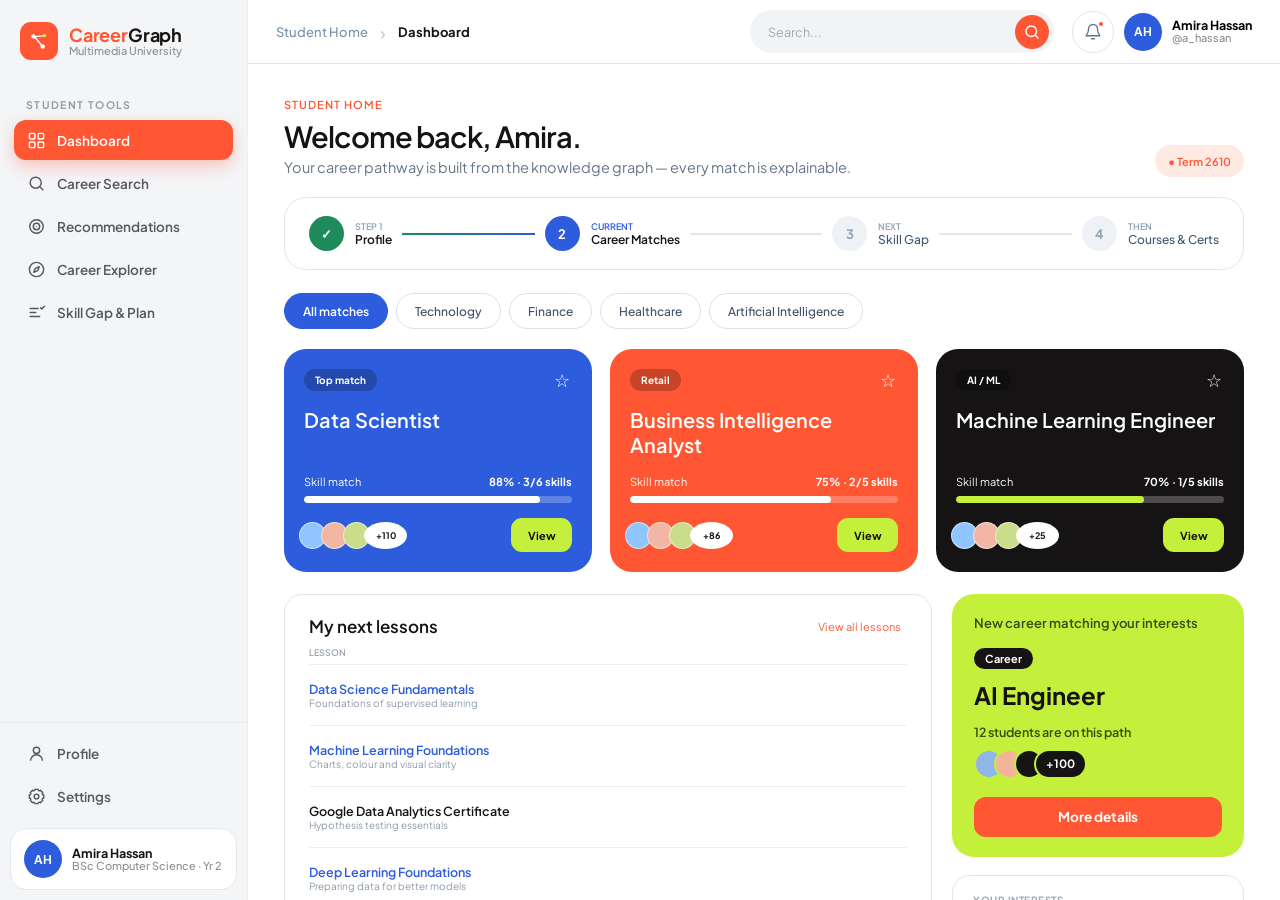
==== commit 306f6b69: "Add script to generate structured lessons from career knowledge graph XML - Implemented a new script" ====
--- a/semantic-course-advisor/app/index.html
+++ b/semantic-course-advisor/app/index.html
@@ -24,7 +24,7 @@
           </span>
           <span class="brandText">
             <strong><em>Career</em>Graph</strong>
-            <small>Westbridge University</small>
+            <small>Multimedia University</small>
           </span>
         </div>
 
@@ -51,36 +51,23 @@
             <span>Skill Gap &amp; Plan</span>
           </button>
 
-          <p class="navLabel semanticLabel">Semantic lab <i aria-hidden="true"></i></p>
-          <button class="tab" type="button" data-tab="graph" role="tab">
-            <svg viewBox="0 0 24 24"><circle cx="6" cy="6" r="2.5"></circle><circle cx="18" cy="7" r="2.5"></circle><circle cx="13" cy="18" r="2.5"></circle><path d="M8 7.5 11 16M8.2 6.4 15.6 6.7" stroke-linecap="round"></path></svg>
-            <span>Knowledge Graph</span>
-          </button>
-          <button class="tab" type="button" data-tab="sparql" role="tab">
-            <svg viewBox="0 0 24 24"><path d="m8 8-4 4 4 4M16 8l4 4-4 4M13.5 5l-3 14" stroke-linecap="round" stroke-linejoin="round"></path></svg>
-            <span>SPARQL Viewer</span>
-          </button>
-          <button class="tab" type="button" data-tab="stats" role="tab">
-            <svg viewBox="0 0 24 24"><path d="M5 20V10M10 20V4M15 20v-7M20 20V7M3 20h19" stroke-linecap="round"></path></svg>
-            <span>Statistics &amp; Eval</span>
-          </button>
         </nav>
 
         <nav class="referenceNav" aria-label="Reference views">
-          <button class="tab" type="button" data-tab="system" role="tab">
-            <svg viewBox="0 0 24 24"><rect x="4" y="4" width="5" height="5" rx="1"></rect><rect x="15" y="4" width="5" height="5" rx="1"></rect><rect x="4" y="15" width="5" height="5" rx="1"></rect><rect x="15" y="15" width="5" height="5" rx="1"></rect></svg>
-            <span>Design System</span>
-          </button>
-          <button class="tab" type="button" data-tab="mobile" role="tab">
-            <svg viewBox="0 0 24 24"><rect x="8" y="2.5" width="8" height="19" rx="2"></rect><path d="M11 18.5h2" stroke-linecap="round"></path></svg>
-            <span>Mobile Layouts</span>
+          <button class="tab" type="button" data-tab="profile" role="tab">
+            <svg viewBox="0 0 24 24"><circle cx="12" cy="8" r="4"></circle><path d="M4.5 21a7.5 7.5 0 0 1 15 0"></path></svg>
+            <span>Profile</span>
+          </button>
+          <button class="tab" type="button" data-tab="settings" role="tab">
+            <svg viewBox="0 0 24 24"><circle cx="12" cy="12" r="3"></circle><path d="M19.4 15a1.7 1.7 0 0 0 .3 1.9l.1.1-2.8 2.8-.1-.1a1.7 1.7 0 0 0-1.9-.3 1.7 1.7 0 0 0-1 1.6V21h-4v-.1A1.7 1.7 0 0 0 9 19.4a1.7 1.7 0 0 0-1.9.3l-.1.1L4.2 17l.1-.1A1.7 1.7 0 0 0 4.6 15 1.7 1.7 0 0 0 3 14H3v-4h.1A1.7 1.7 0 0 0 4.6 9a1.7 1.7 0 0 0-.3-1.9L4.2 7 7 4.2l.1.1A1.7 1.7 0 0 0 9 4.6 1.7 1.7 0 0 0 10 3V3h4v.1A1.7 1.7 0 0 0 15 4.6a1.7 1.7 0 0 0 1.9-.3l.1-.1L19.8 7l-.1.1A1.7 1.7 0 0 0 19.4 9a1.7 1.7 0 0 0 1.6 1h.1v4H21a1.7 1.7 0 0 0-1.6 1z"></path></svg>
+            <span>Settings</span>
           </button>
         </nav>
 
-        <div class="studentCard">
+        <button class="studentCard" type="button" data-open-tab="profile" aria-label="Open student profile">
           <span class="avatar">AH</span>
           <span><strong>Amira Hassan</strong><small>BSc Computer Science · Yr 2</small></span>
-        </div>
+        </button>
       </aside>
 
       <div class="workspace">
@@ -115,7 +102,8 @@
               </button>
               <div id="profilePanel" class="topPopover" hidden>
                 <strong>Student profile</strong>
-                <span>Artificial Intelligence · Data Analytics · Python</span>
+                <span id="profilePanelSummary">Artificial Intelligence · Data Analytics · Python</span>
+                <button class="popoverAction" type="button" data-open-tab="profile">Edit profile &amp; interests</button>
               </div>
             </div>
           </div>
@@ -154,7 +142,7 @@
             <div class="dashboardLower">
               <section class="lessonCard">
                 <div class="cardHeading"><h2>My next lessons</h2><button type="button" data-goto-tab="skillgap">View all lessons</button></div>
-                <div class="lessonHeader"><span>Lesson</span><span>Teacher</span><span>Duration</span></div>
+                <div class="lessonHeader"><span>Lesson</span></div>
                 <div id="dashboardLessons" class="lessonList"></div>
               </section>
               <div class="dashboardSide">
@@ -262,6 +250,76 @@
             <section class="evaluationPanel"><h2>Evaluation — demo test cases</h2><div id="evaluationTable" class="tableWrap"></div></section>
           </section>
 
+          <section class="tabPanel" id="tab-profile" aria-label="Student Profile">
+            <div class="pageIntro profilePageIntro">
+              <div><p class="eyebrow">Student account</p><h1>Your profile</h1><p>Update the interests that power your semantic career recommendations.</p></div>
+              <span class="termBadge">Multimedia University</span>
+            </div>
+            <div class="profilePageGrid">
+              <aside class="profileIdentityCard">
+                <span class="profileAvatarLarge">AH</span>
+                <h2>Amira Hassan</h2>
+                <p>@a_hassan</p>
+                <dl>
+                  <div><dt>Programme</dt><dd>BSc Computer Science</dd></div>
+                  <div><dt>Study year</dt><dd>Year 2</dd></div>
+                  <div><dt>Institution</dt><dd>Multimedia University</dd></div>
+                </dl>
+              </aside>
+              <section class="profileEditorCard">
+                <div class="profileSectionHeading">
+                  <div><p class="eyebrow">Recommendation profile</p><h2>Edit your interests</h2><p>Select the areas you want CareerGraph to prioritize.</p></div>
+                  <span id="profileInterestCount">0 selected</span>
+                </div>
+                <div id="profileInterestChoices" class="profileInterestChoices" aria-label="Profile interests"></div>
+                <div class="profileSkillSummary">
+                  <span>Existing skills used for matching</span>
+                  <div id="profileCurrentSkills" class="chips"></div>
+                </div>
+                <div class="profileFormActions">
+                  <button id="profileSaveButton" class="primaryButton" type="button">Save interests</button>
+                  <button id="profileResetButton" class="secondaryButton" type="button">Undo changes</button>
+                  <span id="profileSavedStatus" role="status"></span>
+                </div>
+              </section>
+            </div>
+          </section>
+
+          <section class="tabPanel" id="tab-settings" aria-label="Settings">
+            <div class="pageIntro">
+              <div><p class="eyebrow">Settings</p><h1>Advanced tools</h1><p>Open CareerGraph's technical, evaluation, and interface reference views.</p></div>
+            </div>
+            <div class="settingsLayout">
+              <section class="settingsAdvanced">
+                <div class="settingsAdvancedHeading">
+                  <div><p class="eyebrow semanticEyebrow"><i></i>Advanced tools</p><h2>Semantic Lab</h2><p>Technical graph and evaluation views are kept here so they do not appear in the normal student navigation.</p></div>
+                </div>
+                <div class="settingsToolGrid">
+                  <button type="button" data-goto-tab="graph">
+                    <svg viewBox="0 0 24 24"><circle cx="6" cy="6" r="2.5"></circle><circle cx="18" cy="7" r="2.5"></circle><circle cx="13" cy="18" r="2.5"></circle><path d="M8 7.5 11 16M8.2 6.4 15.6 6.7"></path></svg>
+                    <span><strong>Knowledge Graph</strong><small>Inspect RDF entities and relationships</small></span><b>›</b>
+                  </button>
+                  <button type="button" data-goto-tab="sparql">
+                    <svg viewBox="0 0 24 24"><path d="m8 8-4 4 4 4M16 8l4 4-4 4M13.5 5l-3 14"></path></svg>
+                    <span><strong>SPARQL Viewer</strong><small>Run semantic graph queries</small></span><b>›</b>
+                  </button>
+                  <button type="button" data-goto-tab="stats">
+                    <svg viewBox="0 0 24 24"><path d="M5 20V10M10 20V4M15 20v-7M20 20V7M3 20h19"></path></svg>
+                    <span><strong>Statistics &amp; Evaluation</strong><small>Review graph metrics and test cases</small></span><b>›</b>
+                  </button>
+                  <button type="button" data-goto-tab="system">
+                    <svg viewBox="0 0 24 24"><rect x="4" y="4" width="5" height="5" rx="1"></rect><rect x="15" y="4" width="5" height="5" rx="1"></rect><rect x="4" y="15" width="5" height="5" rx="1"></rect><rect x="15" y="15" width="5" height="5" rx="1"></rect></svg>
+                    <span><strong>Design System</strong><small>Review interface colors and components</small></span><b>›</b>
+                  </button>
+                  <button type="button" data-goto-tab="mobile">
+                    <svg viewBox="0 0 24 24"><rect x="8" y="2.5" width="8" height="19" rx="2"></rect><path d="M11 18.5h2"></path></svg>
+                    <span><strong>Mobile Layouts</strong><small>Preview responsive interface patterns</small></span><b>›</b>
+                  </button>
+                </div>
+              </section>
+            </div>
+          </section>
+
           <section class="tabPanel" id="tab-system" aria-label="Design System">
             <div class="pageIntro referenceIntro"><div><p class="eyebrow">Reference</p><h1>Design system</h1><p>The building blocks behind the portal — trustworthy, accessible, and consistent across every view.</p></div></div>
             <section class="designSection"><h2>Color palette</h2><div class="colorPalette">
@@ -293,11 +351,8 @@
 
     <div id="mobileMoreSheet" class="mobileMoreSheet" hidden>
       <button type="button" data-sheet-tab="explorer">Career Explorer</button>
-      <button type="button" data-sheet-tab="graph">Knowledge Graph</button>
-      <button type="button" data-sheet-tab="sparql">SPARQL Viewer</button>
-      <button type="button" data-sheet-tab="stats">Statistics &amp; Evaluation</button>
-      <button type="button" data-sheet-tab="system">Design System</button>
-      <button type="button" data-sheet-tab="mobile">Mobile Layouts</button>
+      <button type="button" data-sheet-tab="profile">Profile</button>
+      <button type="button" data-sheet-tab="settings">Settings</button>
     </div>
     <div id="mobileSheetBackdrop" class="mobileSheetBackdrop" hidden></div>
 
--- a/semantic-course-advisor/app/styles.css
+++ b/semantic-course-advisor/app/styles.css
@@ -270,15 +270,25 @@
   display: flex;
   align-items: center;
   gap: 10px;
+  width: calc(100% - 20px);
   margin: 8px 10px 10px;
   border: 1px solid #e4e7eb;
   border-radius: 16px;
   background: #fff;
+  color: var(--ink);
   padding: 11px 13px;
+  text-align: left;
 }
 
 .studentCard strong {
   font-size: 12.5px;
+}
+
+.studentCard:hover,
+.studentCard:focus-visible {
+  border-color: var(--primary);
+  box-shadow: 0 8px 20px rgba(45, 93, 220, 0.1);
+  outline: none;
 }
 
 .avatar {
@@ -858,8 +868,7 @@
 .lessonHeader,
 .lessonRow {
   display: grid;
-  grid-template-columns: minmax(0, 1fr) 180px 65px;
-  gap: 14px;
+  grid-template-columns: minmax(0, 1fr);
 }
 
 .lessonHeader {
@@ -870,10 +879,6 @@
   text-transform: uppercase;
 }
 
-.lessonHeader span:last-child {
-  text-align: right;
-}
-
 .lessonRow {
   align-items: center;
   min-height: 61px;
@@ -881,6 +886,39 @@
   font-size: 12px;
 }
 
+.popoverAction {
+  margin-top: 6px;
+  border: 0;
+  border-radius: 8px;
+  background: var(--primary-soft);
+  color: var(--primary);
+  padding: 8px 10px;
+  font-size: 10px;
+  font-weight: 700;
+  text-align: left;
+}
+
+.lessonLink {
+  width: 100%;
+  border-right: 0;
+  border-bottom: 0;
+  border-left: 0;
+  background: transparent;
+  color: inherit;
+  padding: 0;
+  text-align: left;
+}
+
+.lessonLink:hover,
+.lessonLink:focus-visible {
+  background: #f7f9fc;
+  outline: none;
+}
+
+.lessonLink strong {
+  color: var(--primary);
+}
+
 .lessonRow > span:first-child {
   display: grid;
 }
@@ -895,29 +933,6 @@
   font-size: 10px;
 }
 
-.lessonTeacher {
-  display: flex;
-  align-items: center;
-  gap: 8px;
-}
-
-.lessonTeacher i {
-  display: grid;
-  place-items: center;
-  width: 29px;
-  height: 29px;
-  border-radius: 50%;
-  background: var(--primary);
-  color: #fff;
-  font-size: 9px;
-  font-style: normal;
-  font-weight: 700;
-}
-
-.lessonRow time {
-  text-align: right;
-}
-
 .dashboardSide {
   display: grid;
   align-content: start;
@@ -925,40 +940,99 @@
 }
 
 .spotlightCard {
-  display: grid;
-  min-height: 218px;
-  align-content: space-between;
+  display: flex;
+  flex-direction: column;
   border-radius: 22px;
   background: var(--lime);
-  padding: 20px;
-}
-
-.spotlightCard p {
-  margin-bottom: 10px;
-  font-size: 12px;
-}
-
-.spotlightCard h2 {
-  margin-bottom: 8px;
-  font-size: 24px;
+  padding: 22px 22px 20px;
+}
+
+.spotlightCard .spotlightContent {
+  color: var(--ink);
+}
+
+.spotlightCard .spotlightMeta {
+  margin: 0 0 14px;
+  color: #3c4a12;
+  font-size: 13px;
   font-weight: 600;
+  line-height: 1.2;
 }
 
 .spotlightCard .matchPill {
+  display: inline-flex;
   width: fit-content;
+  align-items: center;
+  padding: 4px 11px;
+  margin-bottom: 12px;
   background: var(--ink);
-  color: #fff;
-}
-
-.spotlightCard button {
-  width: 100%;
-  min-height: 40px;
-  border: 0;
-  border-radius: 11px;
-  background: var(--accent);
   color: #fff;
   font-size: 11px;
   font-weight: 700;
+}
+
+.spotlightCard .spotlightHeading {
+  margin: 0 0 16px;
+  font-size: 24px;
+  font-weight: 700;
+  line-height: 1.18;
+}
+
+.spotlightCard .spotlightStudents {
+  margin: 0 0 8px;
+  color: #3c4a12;
+  font-size: 12.5px;
+  font-weight: 600;
+  line-height: 1.25;
+}
+
+.spotlightCard .studentDots {
+  gap: 0;
+  margin-bottom: 18px;
+}
+
+.spotlightCard .studentDots i,
+.spotlightCard .studentDots b {
+  width: 30px;
+  height: 30px;
+  margin-left: -10px;
+  border: 2px solid var(--lime);
+}
+
+.spotlightCard .studentDots i:first-child {
+  margin-left: 0;
+  background: #8fb6e8;
+}
+
+.spotlightCard .studentDots i:nth-child(2) {
+  background: #f2b49b;
+}
+
+.spotlightCard .studentDots i:nth-child(3) {
+  background: var(--ink);
+}
+
+.spotlightCard .studentDots b {
+  width: auto;
+  min-width: 48px;
+  padding: 0 10px;
+  border-radius: 999px;
+  background: var(--ink);
+  color: #fff;
+  font-size: 11.5px;
+  font-weight: 700;
+}
+
+.spotlightCard button {
+  width: 100%;
+  padding: 12px;
+  border: 0;
+  border-radius: 12px;
+  background: var(--accent);
+  color: #fff;
+  font-size: 13.5px;
+  font-weight: 700;
+  line-height: 1.2;
 }
 
 .profileSummary {
@@ -1221,6 +1295,29 @@
   border-left: 3px solid var(--primary);
 }
 
+.inlineResultCard.is-course-link {
+  cursor: pointer;
+  transition:
+    border-color 160ms ease,
+    box-shadow 160ms ease,
+    transform 160ms ease;
+}
+
+.inlineResultCard.is-course-link:hover,
+.inlineResultCard.is-course-link:focus-visible {
+  border-color: var(--violet);
+  box-shadow: 0 15px 34px rgba(91, 67, 168, 0.12);
+  transform: translateY(-1px);
+  outline: none;
+}
+
+.learningLinkHint {
+  margin: 10px 0 0 !important;
+  color: var(--violet) !important;
+  font-size: 10px !important;
+  font-weight: 700;
+}
+
 .inlineResultTitle {
   display: flex;
   align-items: center;
@@ -1587,8 +1684,8 @@
 }
 
 .careerHero {
-  height: 393px;
-  min-height: 393px;
+  height: auto;
+  min-height: 0;
   border-radius: 17px;
   background: #211d1c;
   color: #fff;
@@ -1718,11 +1815,19 @@
 }
 
 .courseLine {
+  width: 100%;
   min-height: 31px;
   border-radius: 6px;
   background: #f3f6fa;
   padding: 7px 10px;
   font-size: 11px;
+}
+
+.entityLinks button.courseLine:hover,
+.entityLinks button.courseLine:focus-visible {
+  border-color: var(--violet);
+  color: var(--violet);
+  outline: none;
 }
 
 .resourceLine {
@@ -1983,6 +2088,23 @@
   font-weight: 600;
 }
 
+.planCourseLink {
+  border: 0;
+  background: transparent;
+  color: var(--ink);
+  padding: 0;
+  font-size: 13px;
+  font-weight: 600;
+  text-align: left;
+}
+
+.planCourseLink:hover,
+.planCourseLink:focus-visible {
+  color: var(--primary);
+  text-decoration: underline;
+  outline: none;
+}
+
 .planStep p {
   margin-bottom: 7px;
   color: #8194a9;
@@ -2795,6 +2917,253 @@
   font-size: 11px;
 }
 
+/* Profile and settings */
+.profilePageGrid {
+  display: grid;
+  grid-template-columns: 300px minmax(0, 1fr);
+  gap: 20px;
+  align-items: start;
+}
+
+.profileIdentityCard,
+.profileEditorCard {
+  border: 1px solid var(--line);
+  border-radius: var(--card-radius);
+  background: var(--surface);
+}
+
+.settingsAdvanced {
+  border: 1px solid var(--line);
+  border-radius: var(--card-radius);
+  background: var(--surface);
+  padding: 24px;
+}
+
+.settingsAdvancedHeading {
+  margin-bottom: 18px;
+}
+
+.settingsAdvancedHeading .eyebrow {
+  margin-bottom: 6px;
+  color: var(--accent);
+  font-size: 9px;
+  font-weight: 700;
+  text-transform: uppercase;
+}
+
+.settingsAdvancedHeading h2 {
+  margin-bottom: 6px;
+  font-size: 18px;
+}
+
+.settingsAdvancedHeading p:last-child {
+  max-width: 650px;
+  margin-bottom: 0;
+  color: var(--muted);
+  font-size: 11px;
+  line-height: 1.5;
+}
+
+.settingsToolGrid {
+  display: grid;
+  grid-template-columns: repeat(3, minmax(0, 1fr));
+  gap: 12px;
+}
+
+.settingsToolGrid button {
+  display: grid;
+  grid-template-columns: 32px minmax(0, 1fr) auto;
+  gap: 10px;
+  align-items: center;
+  min-height: 90px;
+  border: 1px solid var(--line);
+  border-radius: 12px;
+  background: #f8fafc;
+  color: var(--ink);
+  padding: 14px;
+  text-align: left;
+}
+
+.settingsToolGrid button:hover,
+.settingsToolGrid button:focus-visible {
+  border-color: var(--primary);
+  background: var(--primary-soft);
+  outline: none;
+}
+
+.settingsToolGrid svg {
+  width: 27px;
+  height: 27px;
+  fill: none;
+  stroke: var(--primary);
+  stroke-width: 1.7;
+}
+
+.settingsToolGrid button > span {
+  display: grid;
+  gap: 4px;
+}
+
+.settingsToolGrid strong {
+  font-size: 11px;
+}
+
+.settingsToolGrid small {
+  color: var(--muted);
+  font-size: 9px;
+  line-height: 1.4;
+}
+
+.settingsToolGrid button > b {
+  color: var(--primary);
+  font-size: 18px;
+}
+
+.profileIdentityCard {
+  display: grid;
+  justify-items: center;
+  padding: 30px 24px 24px;
+  text-align: center;
+}
+
+.profileAvatarLarge {
+  display: grid;
+  place-items: center;
+  width: 78px;
+  height: 78px;
+  margin-bottom: 16px;
+  border-radius: 50%;
+  background: var(--primary);
+  color: #fff;
+  font-size: 22px;
+  font-weight: 700;
+}
+
+.profileIdentityCard h2 {
+  margin-bottom: 3px;
+  font-size: 20px;
+}
+
+.profileIdentityCard > p {
+  color: var(--muted);
+  font-size: 11px;
+}
+
+.profileIdentityCard dl {
+  display: grid;
+  width: 100%;
+  gap: 0;
+  margin: 12px 0 0;
+  text-align: left;
+}
+
+.profileIdentityCard dl > div {
+  display: grid;
+  grid-template-columns: 90px minmax(0, 1fr);
+  gap: 12px;
+  border-top: 1px solid var(--line);
+  padding: 12px 0;
+}
+
+.profileIdentityCard dt {
+  color: var(--muted);
+  font-size: 9px;
+  text-transform: uppercase;
+}
+
+.profileIdentityCard dd {
+  margin: 0;
+  font-size: 11px;
+  font-weight: 600;
+}
+
+.profileEditorCard {
+  padding: 25px;
+}
+
+.profileSectionHeading {
+  display: flex;
+  justify-content: space-between;
+  gap: 18px;
+  margin-bottom: 20px;
+}
+
+.profileSectionHeading .eyebrow {
+  margin-bottom: 5px;
+  color: var(--accent);
+  font-size: 9px;
+  font-weight: 700;
+  text-transform: uppercase;
+}
+
+.profileSectionHeading h2 {
+  margin-bottom: 5px;
+  font-size: 21px;
+}
+
+.profileSectionHeading p {
+  margin-bottom: 0;
+  color: var(--muted);
+  font-size: 11px;
+}
+
+.profileSectionHeading > span {
+  height: max-content;
+  border-radius: 999px;
+  background: var(--primary-soft);
+  color: var(--primary);
+  padding: 6px 10px;
+  font-size: 9px;
+  font-weight: 700;
+}
+
+.profileInterestChoices {
+  display: flex;
+  flex-wrap: wrap;
+  gap: 9px;
+  min-height: 118px;
+  align-content: flex-start;
+  border: 1px solid var(--line);
+  border-radius: 14px;
+  background: #f8fafc;
+  padding: 16px;
+}
+
+.profileSkillSummary {
+  margin-top: 18px;
+  border-top: 1px solid var(--line);
+  padding-top: 18px;
+}
+
+.profileSkillSummary > span {
+  display: block;
+  margin-bottom: 10px;
+  color: var(--muted);
+  font-size: 9px;
+  font-weight: 700;
+  text-transform: uppercase;
+}
+
+.profileFormActions {
+  display: flex;
+  align-items: center;
+  flex-wrap: wrap;
+  gap: 10px;
+  margin-top: 22px;
+}
+
+.profileFormActions > span {
+  color: var(--matched);
+  font-size: 10px;
+  font-weight: 600;
+}
+
+.settingsLayout {
+  display: grid;
+  max-width: 900px;
+  gap: 14px;
+}
+
 /* Search results page */
 .resultsPage .content {
   padding-top: 28px;
@@ -2856,6 +3225,22 @@
   gap: 18px;
   align-items: center;
   padding: 17px;
+}
+
+.clickableResult {
+  cursor: pointer;
+  transition:
+    border-color 160ms ease,
+    transform 160ms ease,
+    box-shadow 160ms ease;
+}
+
+.clickableResult:hover,
+.clickableResult:focus-visible {
+  border-color: var(--primary);
+  box-shadow: 0 18px 42px rgba(45, 93, 220, 0.14);
+  transform: translateY(-1px);
+  outline: none;
 }
 
 .resultBadge {
@@ -2883,6 +3268,12 @@
   line-height: 1.45;
 }
 
+.courseHint {
+  margin: 10px 0 0;
+  color: var(--primary) !important;
+  font-weight: 700;
+}
+
 .resultSubtitle {
   color: var(--primary) !important;
   font-weight: 600;
@@ -2900,6 +3291,576 @@
 .scoreBox strong {
   color: var(--matched);
   font-size: 30px;
+}
+
+.courseDetail {
+  display: grid;
+  gap: 16px;
+}
+
+.secondaryBack {
+  width: max-content;
+  border: 0;
+  background: transparent;
+  color: var(--accent);
+  padding: 0;
+  font-size: 10px;
+  font-weight: 700;
+}
+
+.secondaryBack::before {
+  content: "← ";
+}
+
+.courseHero,
+.topicPanel {
+  border: 1px solid var(--line);
+  border-radius: var(--card-radius);
+  background: var(--surface);
+  padding: 24px;
+}
+
+.courseHero {
+  background: var(--ink);
+  color: #fff;
+}
+
+.courseHero .eyebrow {
+  margin-bottom: 8px;
+  color: var(--lime);
+  font-size: 9px;
+  font-weight: 700;
+  letter-spacing: 0.08em;
+  text-transform: uppercase;
+}
+
+.courseHero h2 {
+  margin-bottom: 9px;
+  font-size: 26px;
+}
+
+.courseHero > p:not(.eyebrow) {
+  max-width: 760px;
+  color: #d9e1e8;
+  font-size: 11px;
+  line-height: 1.6;
+}
+
+.courseHero .chips {
+  margin-top: 15px;
+}
+
+.courseEvidenceGrid {
+  display: grid;
+  grid-template-columns: repeat(2, minmax(0, 1fr));
+  gap: 16px;
+}
+
+.courseEvidenceGrid .infoCard {
+  border: 1px solid var(--line);
+  border-radius: var(--card-radius);
+  background: var(--surface);
+  padding: 18px;
+}
+
+.courseEvidenceGrid .infoCard > span {
+  display: block;
+  margin-bottom: 10px;
+  color: var(--accent);
+  font-size: 9px;
+  font-weight: 700;
+  text-transform: uppercase;
+}
+
+.courseEvidenceGrid .infoCard p {
+  margin-bottom: 0;
+  color: var(--muted);
+  font-size: 11px;
+  line-height: 1.55;
+}
+
+.topicPanel .sectionHeader {
+  margin-bottom: 18px;
+}
+
+.topicPanel .sectionHeader h2 {
+  margin-bottom: 5px;
+  font-size: 20px;
+}
+
+.topicPanel .sectionHeader p {
+  margin-bottom: 0;
+  color: var(--muted);
+  font-size: 11px;
+}
+
+.topicGrid {
+  display: grid;
+  grid-template-columns: repeat(3, minmax(0, 1fr));
+  gap: 12px;
+}
+
+.topicCard {
+  border: 1px solid var(--line);
+  border-radius: 14px;
+  background: var(--pale);
+  padding: 16px;
+}
+
+.topicCard > span {
+  color: var(--accent);
+  font-family: "JetBrains Mono", monospace;
+  font-size: 9px;
+  font-weight: 700;
+}
+
+.topicCard h3 {
+  margin: 8px 0 6px;
+  font-size: 13px;
+}
+
+.topicCard p {
+  margin-bottom: 0;
+  color: var(--muted);
+  font-size: 10px;
+  line-height: 1.5;
+}
+
+.topicCard > b {
+  display: block;
+  margin-top: 12px;
+  color: var(--primary);
+  font-size: 10px;
+}
+
+.topicLink {
+  cursor: pointer;
+  transition:
+    border-color 160ms ease,
+    box-shadow 160ms ease,
+    transform 160ms ease;
+}
+
+.topicLink:hover,
+.topicLink:focus-visible {
+  border-color: var(--primary);
+  box-shadow: 0 14px 30px rgba(45, 93, 220, 0.12);
+  transform: translateY(-1px);
+  outline: none;
+}
+
+.topicHero > p:not(.eyebrow) {
+  max-width: 900px;
+  font-size: 13px;
+}
+
+.learningDetail {
+  gap: 18px;
+}
+
+.learningProgressCard {
+  display: grid;
+  grid-template-columns: minmax(0, 1fr) auto;
+  gap: 8px 18px;
+  align-items: end;
+  border: 1px solid var(--line);
+  border-radius: 14px;
+  background: var(--surface);
+  padding: 16px 18px;
+}
+
+.learningProgressCard > div:first-child {
+  display: grid;
+  gap: 3px;
+}
+
+.learningProgressCard span {
+  color: var(--muted);
+  font-size: 10px;
+}
+
+.learningProgressCard strong {
+  font-size: 13px;
+}
+
+.learningProgressCard > b {
+  color: var(--primary);
+  font-size: 18px;
+}
+
+.learningProgressTrack {
+  grid-column: 1 / -1;
+  height: 7px;
+  overflow: hidden;
+  border-radius: 999px;
+  background: #e8edf4;
+}
+
+.learningProgressTrack span {
+  display: block;
+  height: 100%;
+  border-radius: inherit;
+  background: var(--primary);
+  transition: width 180ms ease;
+}
+
+.learningReader {
+  display: grid;
+  grid-template-columns: 280px minmax(0, 1fr);
+  gap: 20px;
+  align-items: start;
+}
+
+.learningOutline {
+  position: sticky;
+  top: 0;
+  overflow: hidden;
+  border: 1px solid var(--line);
+  border-radius: var(--card-radius);
+  background: var(--surface);
+}
+
+.outlineToggle {
+  display: none;
+}
+
+.learningOutlineHeader {
+  border-bottom: 1px solid var(--line);
+  padding: 19px;
+}
+
+.learningOutlineHeader > span {
+  color: var(--accent);
+  font-size: 9px;
+  font-weight: 700;
+  text-transform: uppercase;
+}
+
+.learningOutlineHeader h2 {
+  margin: 7px 0 5px;
+  font-size: 17px;
+  line-height: 1.25;
+}
+
+.learningOutlineHeader p {
+  margin: 0;
+  color: var(--muted);
+  font-size: 10px;
+}
+
+.learningOutlineList {
+  display: grid;
+  max-height: calc(100vh - 320px);
+  overflow-y: auto;
+  padding: 8px;
+}
+
+.learningOutlineList button {
+  display: grid;
+  grid-template-columns: 28px minmax(0, 1fr);
+  gap: 9px;
+  align-items: center;
+  border: 0;
+  border-radius: 9px;
+  background: transparent;
+  color: var(--ink);
+  padding: 10px;
+  text-align: left;
+}
+
+.learningOutlineList button:hover,
+.learningOutlineList button:focus-visible {
+  background: var(--pale);
+  outline: none;
+}
+
+.learningOutlineList button.is-current {
+  background: var(--primary-soft);
+  color: var(--primary);
+}
+
+.learningOutlineList button > i {
+  display: grid;
+  place-items: center;
+  width: 26px;
+  height: 26px;
+  border: 1px solid #ccd6e3;
+  border-radius: 50%;
+  color: #7e91a6;
+  font-size: 9px;
+  font-style: normal;
+  font-weight: 700;
+}
+
+.learningOutlineList button.is-complete > i {
+  border-color: var(--matched);
+  background: var(--matched);
+  color: #fff;
+}
+
+.learningOutlineList button span {
+  display: grid;
+  gap: 2px;
+}
+
+.learningOutlineList button small {
+  color: #8a9bad;
+  font-size: 8px;
+  text-transform: uppercase;
+}
+
+.learningOutlineList button strong {
+  font-size: 10px;
+  line-height: 1.3;
+}
+
+.lessonArticle {
+  min-width: 0;
+  border: 1px solid var(--line);
+  border-radius: var(--card-radius);
+  background: var(--surface);
+  padding: 34px 42px;
+}
+
+.lessonArticleHeader {
+  display: flex;
+  justify-content: space-between;
+  gap: 24px;
+  border-bottom: 1px solid var(--line);
+  padding-bottom: 27px;
+}
+
+.lessonArticleHeader > div {
+  max-width: 760px;
+}
+
+.lessonArticleHeader .eyebrow {
+  margin-bottom: 9px;
+  color: var(--accent);
+  font-size: 9px;
+  font-weight: 700;
+  text-transform: uppercase;
+}
+
+.lessonArticleHeader h1 {
+  margin-bottom: 12px;
+  font-size: 34px;
+  line-height: 1.15;
+}
+
+.lessonArticleHeader > div > p:last-child {
+  margin-bottom: 0;
+  color: #586b7f;
+  font-size: 14px;
+  line-height: 1.75;
+}
+
+.completionBadge {
+  height: max-content;
+  flex: 0 0 auto;
+  border-radius: 999px;
+  background: var(--gap-soft);
+  color: var(--gap);
+  padding: 7px 11px;
+  font-size: 9px;
+  font-weight: 700;
+}
+
+.completionBadge.is-complete {
+  background: var(--matched-soft);
+  color: var(--matched);
+}
+
+.lessonObjectives {
+  margin: 28px 0;
+  border-left: 4px solid var(--primary);
+  border-radius: 0 12px 12px 0;
+  background: var(--primary-soft);
+  padding: 20px 24px;
+}
+
+.lessonObjectives h2,
+.lessonCallout h2,
+.lessonTakeaways h2 {
+  margin-bottom: 7px;
+  font-size: 18px;
+}
+
+.lessonObjectives > p {
+  margin-bottom: 12px;
+  color: var(--muted);
+  font-size: 11px;
+}
+
+.lessonObjectives ul,
+.lessonTakeaways ul {
+  display: grid;
+  gap: 9px;
+  margin: 0;
+  padding-left: 20px;
+  color: #35495d;
+  font-size: 12px;
+  line-height: 1.55;
+}
+
+.lessonSections {
+  display: grid;
+  gap: 4px;
+}
+
+.lessonSections > section {
+  position: relative;
+  padding: 25px 0 25px 48px;
+}
+
+.lessonSections > section + section {
+  border-top: 1px solid var(--line);
+}
+
+.lessonSectionNumber {
+  position: absolute;
+  top: 27px;
+  left: 0;
+  color: var(--accent);
+  font: 700 11px "JetBrains Mono", monospace;
+}
+
+.lessonSections h2 {
+  margin-bottom: 13px;
+  font-size: 22px;
+}
+
+.lessonSections p,
+.lessonCallout p {
+  color: #42566a;
+  font-size: 13px;
+  line-height: 1.8;
+}
+
+.lessonSections p:last-child,
+.lessonCallout p:last-child {
+  margin-bottom: 0;
+}
+
+.lessonCallout {
+  margin-top: 24px;
+  border: 1px solid #d9e3f0;
+  border-radius: 16px;
+  background: #f7f9fc;
+  padding: 24px 26px;
+}
+
+.lessonCallout > span {
+  display: block;
+  margin-bottom: 8px;
+  color: var(--primary);
+  font-size: 9px;
+  font-weight: 700;
+  text-transform: uppercase;
+}
+
+.lessonCallout.practice {
+  border-color: #dceab9;
+  background: #f7fbe9;
+}
+
+.lessonCallout.practice > span {
+  color: #648413;
+}
+
+.lessonTakeaways {
+  margin-top: 24px;
+  border-radius: 16px;
+  background: var(--ink);
+  color: #fff;
+  padding: 25px 27px;
+}
+
+.lessonTakeaways ul {
+  color: #e0e6ec;
+}
+
+.semanticEvidence {
+  margin-top: 24px;
+  border: 1px solid var(--line);
+  border-radius: 14px;
+  background: var(--surface);
+}
+
+.semanticEvidence summary {
+  cursor: pointer;
+  padding: 16px 18px;
+  color: var(--primary);
+  font-size: 11px;
+  font-weight: 700;
+}
+
+.semanticEvidence .courseEvidenceGrid {
+  grid-template-columns: 1fr;
+  border-top: 1px solid var(--line);
+  padding: 16px;
+}
+
+.lessonNavigation {
+  display: grid;
+  grid-template-columns: minmax(0, 1fr) auto minmax(0, 1fr);
+  gap: 14px;
+  align-items: center;
+  margin-top: 30px;
+  border-top: 1px solid var(--line);
+  padding-top: 24px;
+}
+
+.lessonNavButton {
+  display: grid;
+  gap: 4px;
+  border: 1px solid var(--line);
+  border-radius: 11px;
+  background: #fff;
+  color: var(--ink);
+  padding: 11px 14px;
+  text-align: left;
+}
+
+.lessonNavButton.next {
+  text-align: right;
+}
+
+.lessonNavButton:hover,
+.lessonNavButton:focus-visible {
+  border-color: var(--primary);
+  color: var(--primary);
+  outline: none;
+}
+
+.lessonNavButton small {
+  color: var(--muted);
+  font-size: 8px;
+  text-transform: uppercase;
+}
+
+.lessonNavButton strong {
+  font-size: 10px;
+}
+
+.completeTopicButton {
+  min-height: 42px;
+  border: 0;
+  border-radius: 10px;
+  background: var(--primary);
+  color: #fff;
+  padding: 0 18px;
+  font-size: 10px;
+  font-weight: 700;
+}
+
+.completeTopicButton.is-complete {
+  background: var(--matched);
+}
+
+.completeTopicButton:disabled {
+  cursor: default;
+  opacity: 1;
 }
 
 @media (max-width: 1180px) {
@@ -3455,9 +4416,122 @@
     gap: 12px;
   }
 
+  .courseEvidenceGrid,
+  .topicGrid {
+    grid-template-columns: 1fr;
+  }
+
   .scoreBox {
     justify-items: start;
     text-align: left;
+  }
+}
+
+@media (max-width: 900px) {
+  .profilePageGrid {
+    grid-template-columns: 1fr;
+  }
+
+  .profileIdentityCard {
+    padding: 22px 18px;
+  }
+
+  .profileEditorCard {
+    padding: 18px;
+  }
+
+  .profileSectionHeading {
+    display: grid;
+  }
+
+  .profileSectionHeading > span {
+    width: max-content;
+  }
+
+  .settingsAdvanced {
+    padding: 18px;
+  }
+
+  .settingsToolGrid {
+    grid-template-columns: 1fr;
+  }
+
+  .resultsPage.learningMode .metricGrid {
+    display: none;
+  }
+
+  .learningReader {
+    grid-template-columns: 1fr;
+  }
+
+  .learningOutline {
+    position: static;
+  }
+
+  .outlineToggle {
+    display: flex;
+    align-items: center;
+    justify-content: space-between;
+    width: 100%;
+    border: 0;
+    border-bottom: 1px solid var(--line);
+    background: var(--ink);
+    color: #fff;
+    padding: 14px 16px;
+    font-size: 11px;
+    font-weight: 700;
+  }
+
+  .outlineToggle b {
+    color: var(--lime);
+    font-size: 9px;
+  }
+
+  .learningOutlineHeader {
+    padding: 16px;
+  }
+
+  .learningOutlineList {
+    display: none;
+    max-height: 320px;
+  }
+
+  .learningOutlineList.is-open {
+    display: grid;
+  }
+
+  .lessonArticle {
+    padding: 24px 20px;
+  }
+
+  .lessonArticleHeader {
+    display: grid;
+    gap: 14px;
+  }
+
+  .lessonArticleHeader h1 {
+    font-size: 28px;
+  }
+
+  .completionBadge {
+    width: max-content;
+  }
+
+  .lessonSections > section {
+    padding-left: 36px;
+  }
+
+  .lessonNavigation {
+    grid-template-columns: 1fr 1fr;
+  }
+
+  .completeTopicButton {
+    grid-column: 1 / -1;
+    grid-row: 1;
+  }
+
+  .learningProgressCard {
+    grid-template-columns: minmax(0, 1fr) auto;
   }
 }
 
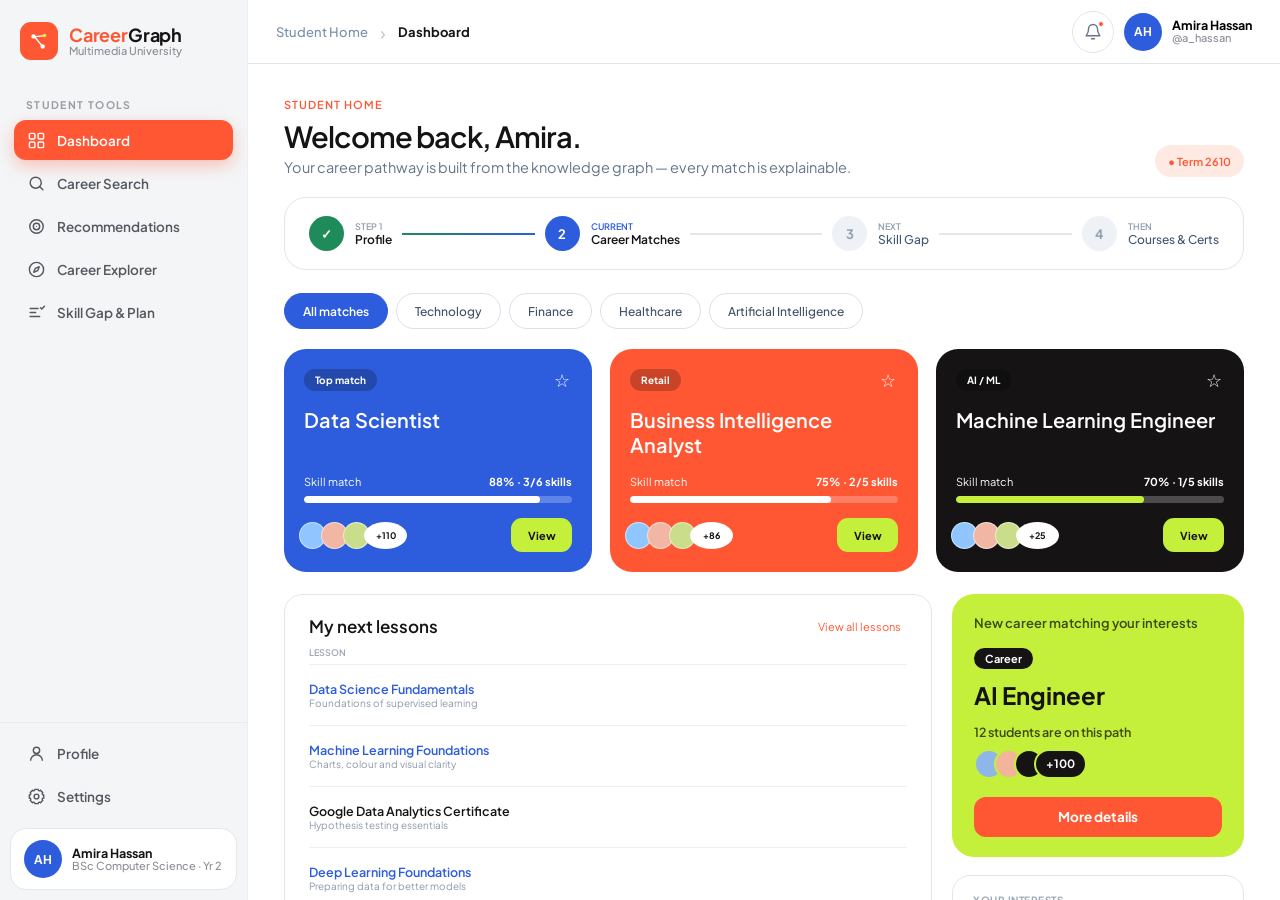
==== commit 12a74858: "Refactor UI components and remove unused elements from settings and mobile layouts" ====
--- a/semantic-course-advisor/app/index.html
+++ b/semantic-course-advisor/app/index.html
@@ -77,13 +77,6 @@
             <b aria-hidden="true">›</b>
             <strong id="pageTitle">Dashboard</strong>
           </div>
-          <form id="globalSearchForm" class="globalSearch" role="search">
-            <label class="srOnly" for="globalSearchInput">Search CareerGraph</label>
-            <input id="globalSearchInput" type="search" autocomplete="off" placeholder="Search..." />
-            <button type="submit" aria-label="Search">
-              <svg viewBox="0 0 24 24"><circle cx="11" cy="11" r="7"></circle><path d="m20 20-3.2-3.2"></path></svg>
-            </button>
-          </form>
           <div class="topActions">
             <div class="popoverWrap">
               <button id="notificationButton" class="iconButton" type="button" aria-expanded="false" aria-label="Notifications">
@@ -287,7 +280,7 @@
 
           <section class="tabPanel" id="tab-settings" aria-label="Settings">
             <div class="pageIntro">
-              <div><p class="eyebrow">Settings</p><h1>Advanced tools</h1><p>Open CareerGraph's technical, evaluation, and interface reference views.</p></div>
+              <div><p class="eyebrow">Settings</p><h1>Advanced tools</h1><p>Open CareerGraph's technical graph and evaluation views.</p></div>
             </div>
             <div class="settingsLayout">
               <section class="settingsAdvanced">
@@ -307,35 +300,9 @@
                     <svg viewBox="0 0 24 24"><path d="M5 20V10M10 20V4M15 20v-7M20 20V7M3 20h19"></path></svg>
                     <span><strong>Statistics &amp; Evaluation</strong><small>Review graph metrics and test cases</small></span><b>›</b>
                   </button>
-                  <button type="button" data-goto-tab="system">
-                    <svg viewBox="0 0 24 24"><rect x="4" y="4" width="5" height="5" rx="1"></rect><rect x="15" y="4" width="5" height="5" rx="1"></rect><rect x="4" y="15" width="5" height="5" rx="1"></rect><rect x="15" y="15" width="5" height="5" rx="1"></rect></svg>
-                    <span><strong>Design System</strong><small>Review interface colors and components</small></span><b>›</b>
-                  </button>
-                  <button type="button" data-goto-tab="mobile">
-                    <svg viewBox="0 0 24 24"><rect x="8" y="2.5" width="8" height="19" rx="2"></rect><path d="M11 18.5h2"></path></svg>
-                    <span><strong>Mobile Layouts</strong><small>Preview responsive interface patterns</small></span><b>›</b>
-                  </button>
-                </div>
-              </section>
-            </div>
-          </section>
-
-          <section class="tabPanel" id="tab-system" aria-label="Design System">
-            <div class="pageIntro referenceIntro"><div><p class="eyebrow">Reference</p><h1>Design system</h1><p>The building blocks behind the portal — trustworthy, accessible, and consistent across every view.</p></div></div>
-            <section class="designSection"><h2>Color palette</h2><div class="colorPalette">
-              <div><i style="--swatch:#151313"></i><strong>Black · ink</strong><span>#151313</span></div><div><i style="--swatch:#6e93b8"></i><strong>Slate · backdrop</strong><span>#6E93B8</span></div><div><i style="--swatch:#2d5ddc"></i><strong>Blue · primary</strong><span>#2D5DDC</span></div><div><i style="--swatch:#ff5734"></i><strong>Orange · accent</strong><span>#FF5734</span></div><div><i style="--swatch:#1f8a5a"></i><strong>Green · matched</strong><span>#1F8A5A</span></div><div><i style="--swatch:#c07a14"></i><strong>Amber · gap</strong><span>#C07A14</span></div>
-              <div><i style="--swatch:#f4f5f7"></i><strong>Sidebar gray</strong><span>#F4F5F7</span></div><div><i style="--swatch:#e3e6e9"></i><strong>Line</strong><span>#E3E6E9</span></div><div><i style="--swatch:#5c6e7e"></i><strong>Muted text</strong><span>#5C6E7E</span></div><div><i style="--swatch:#5b43a8"></i><strong>Violet · course</strong><span>#5B43A8</span></div><div><i style="--swatch:#c4f03b"></i><strong>Lime · highlight</strong><span>#C4F03B</span></div><div><i style="--swatch:#fff;border:1px solid #dfe3e8"></i><strong>White · surface</strong><span>#FFFFFF</span></div>
-            </div></section>
-            <div class="designTwoColumns">
-              <section class="designSection typographyDemo"><h2>Typography</h2><strong class="displayType">Plus Jakarta Sans Bold</strong><span>Display &amp; headings — geometric, confident</span><hr /><strong class="bodyType">Plus Jakarta Sans Regular / Medium</strong><span>UI &amp; body — clean, highly legible</span><hr /><strong class="monoType">JetBrains Mono</strong><span>RDF triples, SPARQL, predicates</span></section>
-              <section class="designSection spacingDemo"><h2>Spacing &amp; radius</h2><h3>8-point scale</h3><div class="spacingBlocks"><i></i><i></i><i></i><i></i><i></i></div><div class="spacingLabels"><span>8</span><span>12</span><span>16</span><span>24</span><span>32</span></div><h3>Corner radius</h3><div class="radiusBlocks"><i></i><i></i><i></i><i></i></div><div class="radiusLabels"><span>6 input</span><span>9 button</span><span>14 card</span><span>pill</span></div></section>
-            </div>
-            <section class="designSection componentDemo"><h2>Components</h2><div><section><h3>Buttons</h3><div class="componentRow"><button class="primaryButton" type="button">Primary</button><button class="limeButton" type="button">Semantic</button><button class="secondaryButton" type="button">Secondary</button><button class="ghostButton" type="button">Ghost</button></div></section><section><h3>Form controls</h3><input type="search" placeholder="Text / search input" /><div class="componentRow"><span class="demoChip blue">Selected chip</span><span class="demoChip orange">Interest</span><span class="demoChip amber">Missing skill</span></div></section></div></section>
-          </section>
-
-          <section class="tabPanel" id="tab-mobile" aria-label="Mobile Layouts">
-            <div class="pageIntro referenceIntro"><div><p class="eyebrow">Responsive</p><h1>Mobile layouts</h1><p>On small screens the sidebar collapses into a bottom tab bar, multi-column grids stack to one column, and the Semantic Lab moves under a “More” menu — students keep the full journey in their pocket.</p></div></div>
-            <div id="mobileLayoutGallery" class="mobileLayoutGallery"></div>
+                </div>
+              </section>
+            </div>
           </section>
         </main>
 
--- a/semantic-course-advisor/app/styles.css
+++ b/semantic-course-advisor/app/styles.css
@@ -343,44 +343,6 @@
   font-weight: 700;
 }
 
-.globalSearch {
-  position: relative;
-  display: flex;
-  width: 304px;
-  margin-left: auto;
-  border-radius: 999px;
-  background: #f2f3f5;
-}
-
-.globalSearch input {
-  width: 100%;
-  height: 43px;
-  border: 0;
-  background: transparent;
-  padding: 0 52px 0 18px;
-  color: var(--ink);
-  font-size: 12.5px;
-}
-
-.globalSearch input::placeholder {
-  color: #a0a7b0;
-}
-
-.globalSearch button {
-  position: absolute;
-  top: 5px;
-  right: 5px;
-  display: grid;
-  place-items: center;
-  width: 34px;
-  height: 34px;
-  border: 0;
-  border-radius: 50%;
-  background: var(--accent);
-  color: #fff;
-}
-
-.globalSearch svg,
 .iconButton svg {
   width: 18px;
   height: 18px;
@@ -394,6 +356,7 @@
   display: flex;
   align-items: center;
   gap: 10px;
+  margin-left: auto;
 }
 
 .popoverWrap {
@@ -832,7 +795,6 @@
 .classInstances,
 .inferenceOutput,
 .evaluationPanel,
-.designSection,
 .resultCard,
 .metricCard {
   border: 1px solid var(--line);
@@ -1498,11 +1460,6 @@
   font-weight: 700;
 }
 
-.componentDemo button.is-demo-active {
-  box-shadow: 0 0 0 3px rgba(45, 93, 220, 0.18);
-  transform: translateY(-1px);
-}
-
 .secondaryButton {
   border-color: #ccd8e5;
   background: #fff;
@@ -2628,286 +2585,6 @@
   font-weight: 600;
 }
 
-/* Design system */
-.referenceIntro {
-  margin-left: 16px;
-}
-
-.designSection {
-  margin: 0 16px 20px;
-  padding: 23px 26px;
-}
-
-.designSection h2 {
-  margin-bottom: 15px;
-  font-size: 17px;
-  font-weight: 600;
-}
-
-.colorPalette {
-  display: grid;
-  grid-template-columns: repeat(6, minmax(0, 1fr));
-  gap: 12px;
-}
-
-.colorPalette > div {
-  display: grid;
-}
-
-.colorPalette i {
-  height: 64px;
-  margin-bottom: 7px;
-  border-radius: 11px;
-  background: var(--swatch);
-}
-
-.colorPalette strong {
-  font-size: 10px;
-  font-weight: 600;
-}
-
-.colorPalette span {
-  color: #8295aa;
-  font: 9px "JetBrains Mono", monospace;
-}
-
-.designTwoColumns {
-  display: grid;
-  grid-template-columns: 1fr 1fr;
-  gap: 20px;
-  margin: 0 16px;
-}
-
-.designTwoColumns .designSection {
-  margin: 0 0 20px;
-}
-
-.typographyDemo {
-  display: grid;
-}
-
-.typographyDemo .displayType {
-  font-size: 29px;
-  font-weight: 700;
-}
-
-.typographyDemo .bodyType {
-  font-size: 20px;
-  font-weight: 500;
-}
-
-.typographyDemo .monoType {
-  font: 16px "JetBrains Mono", monospace;
-  font-weight: 600;
-}
-
-.typographyDemo span {
-  color: #8195aa;
-  font-size: 10px;
-}
-
-.typographyDemo hr {
-  width: 100%;
-  margin: 13px 0;
-  border: 0;
-  border-top: 1px solid var(--line);
-}
-
-.spacingDemo h3,
-.componentDemo h3 {
-  margin: 4px 0 8px;
-  color: #8295aa;
-  font-size: 9px;
-  letter-spacing: 0.05em;
-  text-transform: uppercase;
-}
-
-.spacingBlocks,
-.radiusBlocks,
-.spacingLabels,
-.radiusLabels {
-  display: flex;
-  align-items: end;
-  gap: 10px;
-}
-
-.spacingBlocks i {
-  width: 8px;
-  height: 8px;
-  background: var(--primary);
-}
-
-.spacingBlocks i:nth-child(2) { width: 12px; height: 12px; }
-.spacingBlocks i:nth-child(3) { width: 16px; height: 16px; }
-.spacingBlocks i:nth-child(4) { width: 24px; height: 24px; }
-.spacingBlocks i:nth-child(5) { width: 32px; height: 32px; }
-
-.spacingLabels {
-  margin: 4px 0 19px;
-}
-
-.spacingLabels span {
-  width: 8px;
-  color: #8295aa;
-  font-size: 8px;
-}
-
-.spacingLabels span:nth-child(2) { width: 12px; }
-.spacingLabels span:nth-child(3) { width: 16px; }
-.spacingLabels span:nth-child(4) { width: 24px; }
-.spacingLabels span:nth-child(5) { width: 32px; }
-
-.radiusBlocks i {
-  width: 46px;
-  height: 34px;
-  border: 1px solid #bed0ff;
-  background: var(--primary-soft);
-}
-
-.radiusBlocks i:nth-child(1) { border-radius: 6px; }
-.radiusBlocks i:nth-child(2) { border-radius: 9px; }
-.radiusBlocks i:nth-child(3) { border-radius: 14px; }
-.radiusBlocks i:nth-child(4) { border-radius: 999px; }
-
-.radiusLabels {
-  margin-top: 4px;
-}
-
-.radiusLabels span {
-  width: 46px;
-  color: #8295aa;
-  font-size: 8px;
-}
-
-.componentDemo > div {
-  display: grid;
-  grid-template-columns: 1fr 1fr;
-  gap: 32px;
-}
-
-.componentDemo input {
-  width: 100%;
-  height: 40px;
-  margin-bottom: 12px;
-  border: 1px solid #dbe2eb;
-  border-radius: 8px;
-  background: #f1f4f8;
-  padding: 0 14px;
-  font-size: 11px;
-}
-
-/* Mobile layouts reference */
-.mobileLayoutGallery {
-  display: grid;
-  grid-template-columns: repeat(3, 300px);
-  justify-content: center;
-  gap: 36px;
-  padding: 10px 0 20px;
-}
-
-.phoneDemoWrap {
-  text-align: center;
-}
-
-.phoneDemo {
-  width: 300px;
-  height: 620px;
-  border-radius: 38px;
-  background: var(--ink);
-  padding: 11px;
-  box-shadow: 0 18px 44px rgba(16, 42, 74, 0.22);
-}
-
-.phoneScreen {
-  display: grid;
-  grid-template-rows: 71px 1fr 58px;
-  width: 100%;
-  height: 100%;
-  overflow: hidden;
-  border-radius: 28px;
-  background: #fff;
-}
-
-.phoneTop {
-  display: flex;
-  align-items: end;
-  gap: 10px;
-  background: var(--ink);
-  color: #fff;
-  padding: 0 16px 14px;
-}
-
-.phoneTop strong {
-  font-size: 14px;
-}
-
-.phoneTop .avatar {
-  width: 29px;
-  height: 29px;
-  margin-left: auto;
-  font-size: 9px;
-}
-
-.phoneBody {
-  display: grid;
-  align-content: start;
-  gap: 11px;
-  overflow: hidden;
-  padding: 14px;
-}
-
-.phoneCard {
-  border: 1px solid var(--line);
-  border-radius: 15px;
-  background: #fff;
-  padding: 13px;
-  font-size: 10px;
-}
-
-.phoneCard.dark {
-  background: #211d1c;
-  color: #fff;
-}
-
-.phoneCard h3 {
-  margin-bottom: 8px;
-  font-size: 14px;
-}
-
-.phoneBottom {
-  display: flex;
-  align-items: center;
-  justify-content: space-around;
-  border-top: 1px solid var(--line);
-}
-
-.phoneBottom span {
-  display: grid;
-  justify-items: center;
-  color: #91a2b5;
-  font-size: 8px;
-}
-
-.phoneBottom span::before {
-  content: "○";
-  font-size: 17px;
-}
-
-.phoneBottom span.is-active {
-  color: var(--primary);
-}
-
-.phoneDemoWrap > strong {
-  display: block;
-  margin-top: 13px;
-  font-size: 12px;
-}
-
-.phoneDemoWrap > span {
-  color: #8396aa;
-  font-size: 10px;
-}
-
 .empty {
   border: 1px dashed #ccd5df;
   border-radius: 14px;
@@ -3876,14 +3553,6 @@
     display: none;
   }
 
-  .mobileLayoutGallery {
-    grid-template-columns: repeat(3, 260px);
-    gap: 20px;
-  }
-
-  .phoneDemo {
-    width: 260px;
-  }
 }
 
 @media (max-width: 900px) {
@@ -4175,8 +3844,6 @@
   .graphLayout,
   .sparqlLayout,
   .statisticsMiddle,
-  .designTwoColumns,
-  .componentDemo > div,
   .metricGrid,
   .resultCard {
     grid-template-columns: 1fr;
@@ -4390,26 +4057,6 @@
 
   .statisticsSummary {
     grid-template-columns: repeat(2, minmax(0, 1fr));
-  }
-
-  .colorPalette {
-    grid-template-columns: repeat(2, minmax(0, 1fr));
-  }
-
-  .referenceIntro,
-  .designSection,
-  .designTwoColumns {
-    margin-right: 0;
-    margin-left: 0;
-  }
-
-  .mobileLayoutGallery {
-    grid-template-columns: 1fr;
-    justify-items: center;
-  }
-
-  .phoneDemoWrap:nth-child(n + 2) {
-    display: none;
   }
 
   .resultCard {
